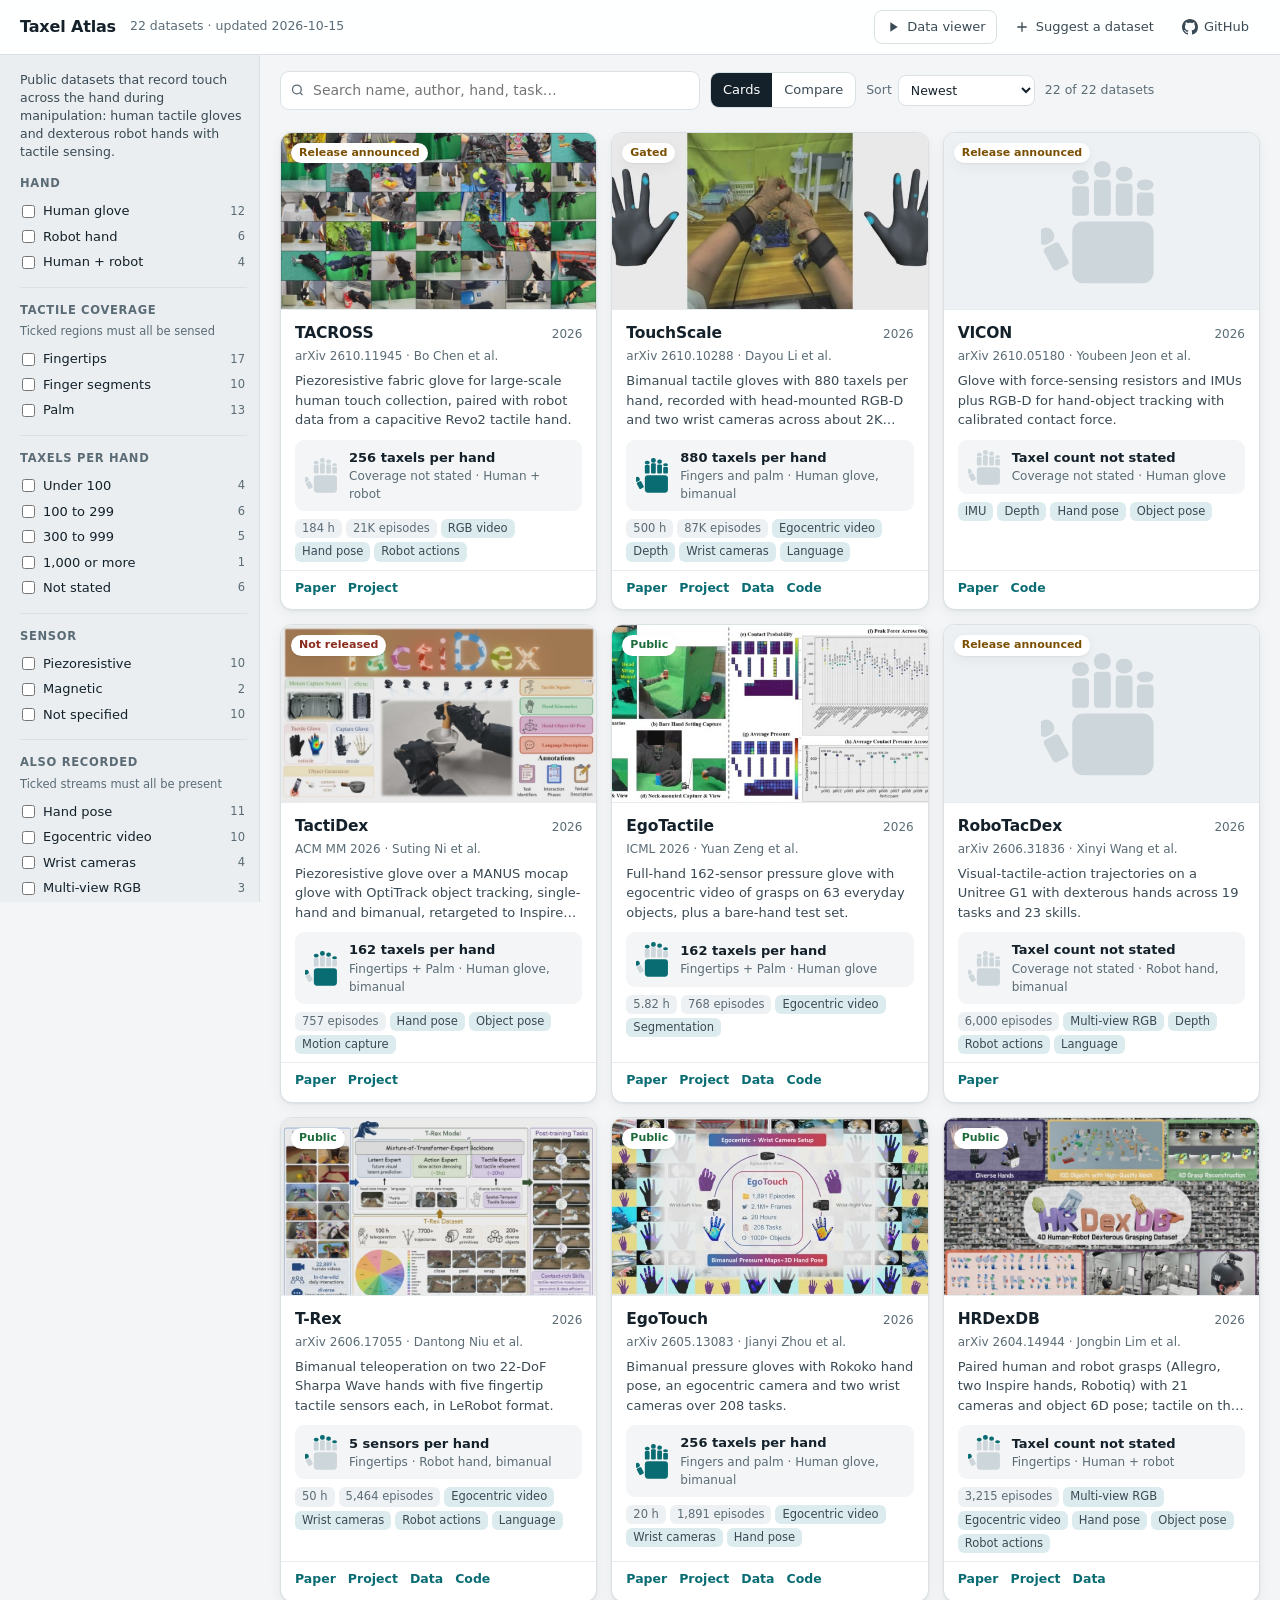
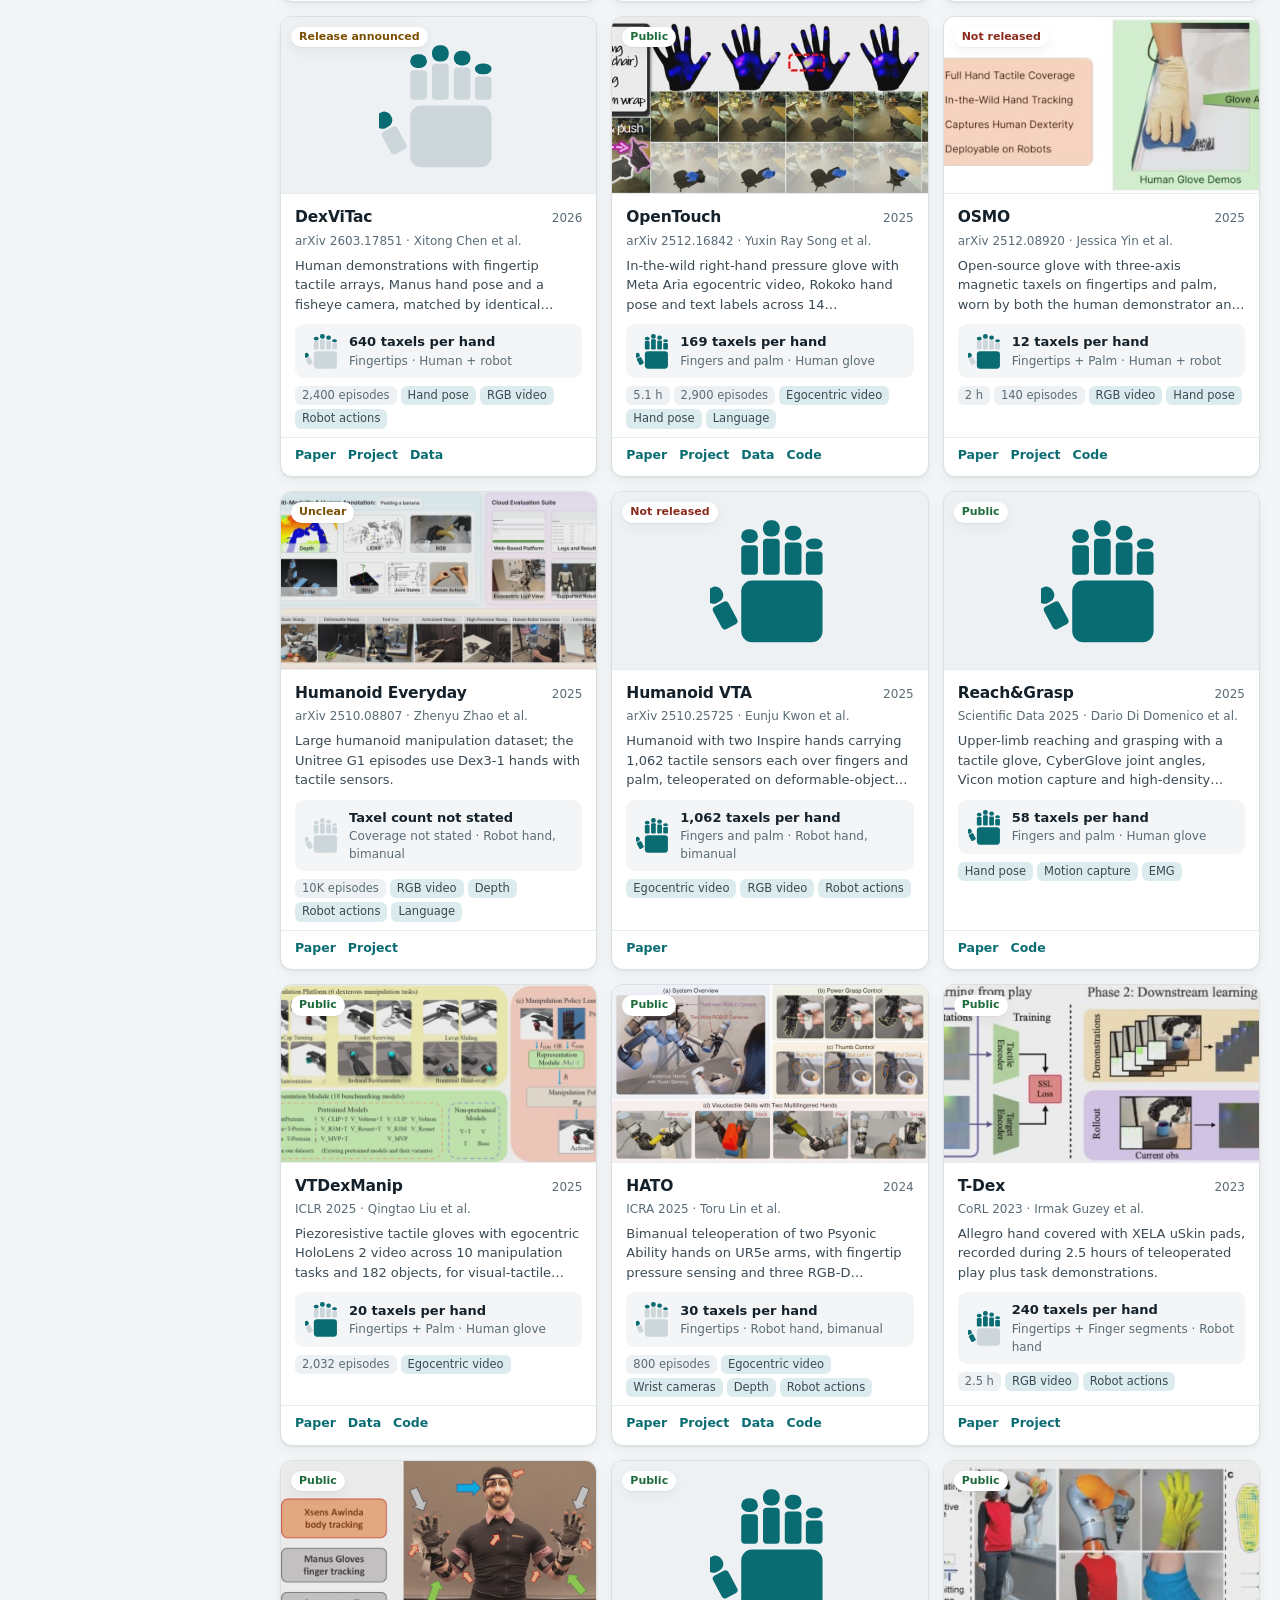
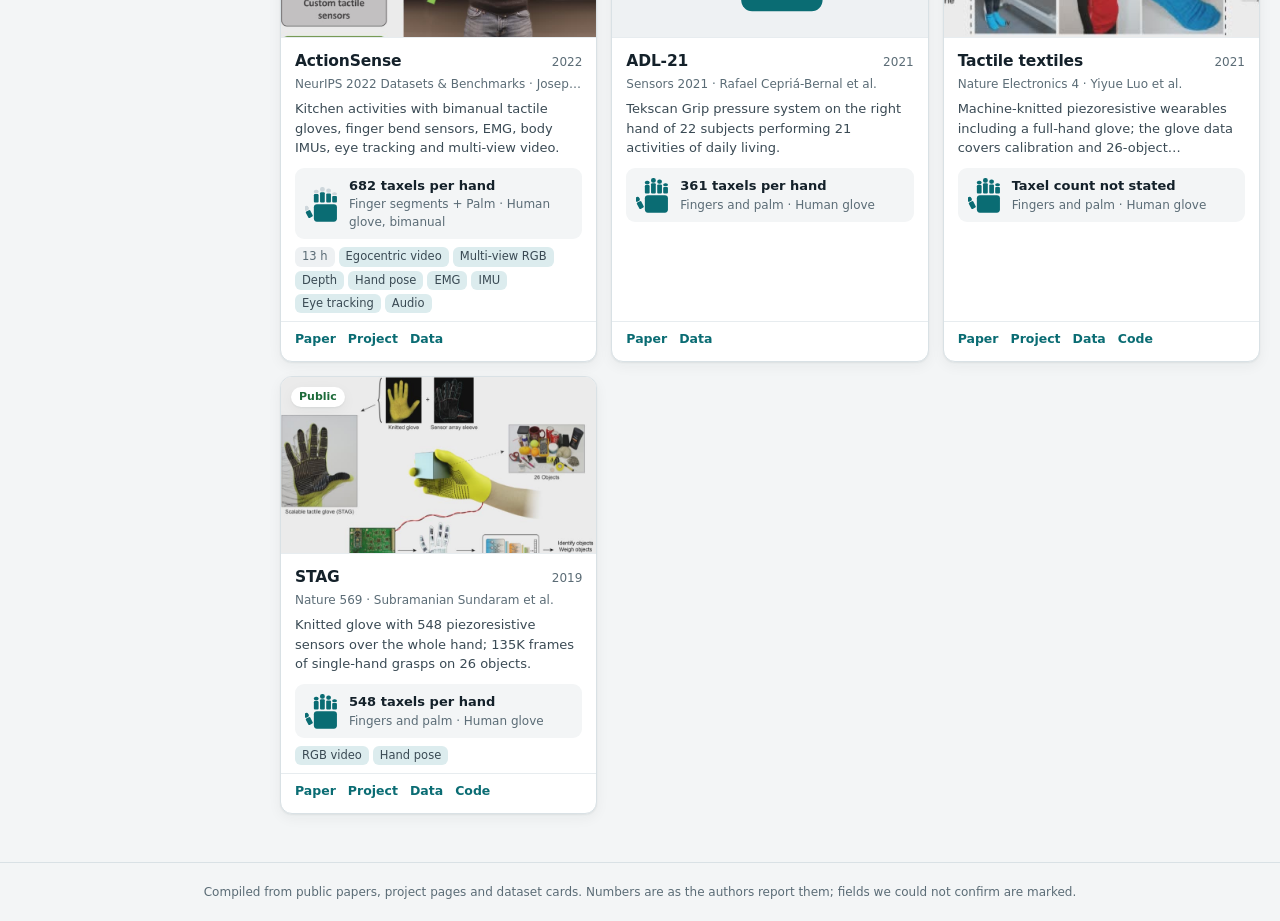
==== index.html @ 8f728374 "Taxel Atlas: catalog of whole-hand tactile datasets, comparison table, viewer 22 datasets checked ag" ====
<!doctype html>
<html lang="en">
<head>
<meta charset="utf-8">
<meta name="viewport" content="width=device-width,initial-scale=1">
<title>Taxel Atlas</title>
<meta name="description" content="A filterable catalog of public datasets that record touch across the hand during dexterous manipulation, from human tactile gloves to tactile robot hands.">
<link rel="icon" href="data:image/svg+xml,%3Csvg xmlns='http://www.w3.org/2000/svg' viewBox='0 0 32 32'%3E%3Crect width='32' height='32' rx='7' fill='%230a6c73'/%3E%3Cg fill='%23fff'%3E%3Crect x='9' y='5' width='3.2' height='12' rx='1.6'/%3E%3Crect x='13.4' y='3.5' width='3.2' height='13' rx='1.6'/%3E%3Crect x='17.8' y='4.5' width='3.2' height='12' rx='1.6'/%3E%3Crect x='22.2' y='7' width='3.2' height='10' rx='1.6'/%3E%3Crect x='8' y='15' width='17.6' height='12' rx='3'/%3E%3C/g%3E%3C/svg%3E">
<style>
:root{
  --bg:#f3f5f6;--rail:#eaeef0;--panel:#fff;--ink:#14212a;--ink2:#3a4a54;--muted:#5b6c76;--line:#d9e1e5;--line2:#e7ecef;
  --accent:#0a6c73;--accent-ink:#fff;--accent-soft:#dcecee;--warn:#7a4f00;--warn-soft:#fbf1dc;--ok:#1d6b3a;--ok-soft:#dff0e5;
  --bad:#8a2b1d;--bad-soft:#f7e3df;--pre:#eef1f3;--glyph-off:#cdd6db;--shadow:0 1px 2px rgba(20,33,42,.06),0 4px 14px rgba(20,33,42,.05);
}
@media (prefers-color-scheme:dark){:root:not([data-theme="light"]){
  --bg:#0e1316;--rail:#12191c;--panel:#161e22;--ink:#e2e9ed;--ink2:#c3cfd5;--muted:#91a2ab;--line:#283338;--line2:#1f292d;
  --accent:#4cb1b8;--accent-ink:#06191b;--accent-soft:#18363a;--warn:#e9b660;--warn-soft:#2c2412;--ok:#7fcf9b;--ok-soft:#163021;
  --bad:#f0a08f;--bad-soft:#341b16;--pre:#1a2226;--glyph-off:#33424a;--shadow:0 1px 2px rgba(0,0,0,.3),0 4px 14px rgba(0,0,0,.25)}}
:root[data-theme="dark"]{
  --bg:#0e1316;--rail:#12191c;--panel:#161e22;--ink:#e2e9ed;--ink2:#c3cfd5;--muted:#91a2ab;--line:#283338;--line2:#1f292d;
  --accent:#4cb1b8;--accent-ink:#06191b;--accent-soft:#18363a;--warn:#e9b660;--warn-soft:#2c2412;--ok:#7fcf9b;--ok-soft:#163021;
  --bad:#f0a08f;--bad-soft:#341b16;--pre:#1a2226;--glyph-off:#33424a;--shadow:0 1px 2px rgba(0,0,0,.3),0 4px 14px rgba(0,0,0,.25)}
*{box-sizing:border-box}
html{scrollbar-color:var(--line) transparent;accent-color:var(--accent)}
body{margin:0;background:var(--bg);color:var(--ink);font:14px/1.5 system-ui,-apple-system,"Segoe UI",Roboto,sans-serif;font-variant-numeric:tabular-nums}
a{color:var(--accent)}
::selection{background:var(--accent-soft);color:var(--ink)}
:focus-visible{outline:2px solid var(--accent);outline-offset:2px;border-radius:6px}
button,select,input{font:inherit;color:var(--ink)}
/* ---------- top bar ---------- */
.top{position:sticky;top:0;z-index:5;display:flex;align-items:center;gap:14px;padding:10px 20px;background:color-mix(in srgb,var(--panel) 92%,transparent);backdrop-filter:blur(8px);border-bottom:1px solid var(--line)}
.top h1{margin:0;font-size:16px;letter-spacing:-.01em}
.top .sum{color:var(--muted);font-size:12.5px}
.top nav{margin-left:auto;display:flex;gap:6px;align-items:center}
.top nav a{display:inline-flex;align-items:center;gap:6px;padding:6px 10px;border-radius:8px;color:var(--ink2);text-decoration:none;font-size:13px;border:1px solid transparent}
.top nav a:hover{background:var(--bg)}
.top nav a.pri{border-color:var(--line);background:var(--panel)}
.top nav svg{width:16px;height:16px;fill:currentColor}
/* ---------- layout ---------- */
.app{display:grid;grid-template-columns:260px minmax(0,1fr);align-items:start}
.facets{position:sticky;top:53px;height:calc(100vh - 53px);overflow:auto;padding:16px 12px 32px 20px;border-right:1px solid var(--line);background:var(--rail)}
.intro{margin:0 0 14px;font-size:12.5px;color:var(--ink2);line-height:1.45}
.fs{border:0;margin:0 0 14px;padding:0 0 12px;border-bottom:1px solid var(--line)}
.fs legend{padding:0;margin-bottom:6px;font-size:11.5px;font-weight:700;letter-spacing:.06em;text-transform:uppercase;color:var(--muted)}
.fs .hint{font-size:11.5px;color:var(--muted);margin:-2px 0 6px}
.opt{display:flex;align-items:center;gap:8px;padding:3px 2px;font-size:13px;cursor:pointer;border-radius:6px}
.opt:hover{color:var(--accent)}
.opt input{margin:0}
.opt .n{margin-left:auto;font-size:11.5px;color:var(--muted)}
.opt[data-zero="true"]{color:var(--muted)}
.years{display:flex;gap:6px;align-items:center}
.years input{width:76px;padding:4px 6px;border:1px solid var(--line);border-radius:6px;background:var(--panel)}
.clear{border:1px solid var(--line);background:var(--panel);border-radius:8px;padding:5px 10px;font-size:12.5px;cursor:pointer}
.main{padding:16px 20px 48px;min-width:0}
.bar{display:flex;flex-wrap:wrap;gap:10px;align-items:center;margin-bottom:14px}
.search{flex:1 1 240px;max-width:420px;position:relative}
.search input{width:100%;padding:8px 10px 8px 32px;border:1px solid var(--line);border-radius:9px;background:var(--panel)}
.search svg{position:absolute;left:10px;top:50%;width:15px;height:15px;transform:translateY(-50%);fill:none;stroke:var(--muted);stroke-width:2}
.seg{display:inline-flex;border:1px solid var(--line);border-radius:9px;overflow:hidden;background:var(--panel)}
.seg button{border:0;background:none;padding:7px 12px;cursor:pointer;font-size:13px;color:var(--ink2)}
.seg button[aria-pressed="true"]{background:var(--ink);color:var(--panel)}
.sort{display:flex;align-items:center;gap:6px;font-size:12.5px;color:var(--muted)}
.sort select{padding:6px 8px;border:1px solid var(--line);border-radius:8px;background:var(--panel)}
.count{font-size:12.5px;color:var(--muted)}
.filtbtn{display:none}
.chips{display:flex;flex-wrap:wrap;gap:6px;margin:-4px 0 12px}
.chips button{border:1px solid var(--line);background:var(--panel);border-radius:999px;padding:3px 10px;font-size:12px;cursor:pointer;color:var(--ink2)}
.chips button::after{content:" ×";color:var(--muted)}
/* ---------- cards ---------- */
.grid{display:grid;grid-template-columns:repeat(auto-fill,minmax(290px,1fr));gap:14px}
.card{display:flex;flex-direction:column;background:var(--panel);border:1px solid var(--line);border-radius:12px;overflow:hidden;box-shadow:var(--shadow);cursor:pointer;transition:border-color .15s,transform .15s}
.card:hover{border-color:var(--accent);transform:translateY(-1px)}
.thumb{position:relative;aspect-ratio:16/9;background:var(--pre);display:grid;place-items:center;overflow:hidden;border-bottom:1px solid var(--line2)}
.thumb img{width:100%;height:100%;object-fit:cover;background:#fff}
.thumb .glyph{width:38%;height:auto}
.badge{position:absolute;left:10px;top:10px;font-size:11px;font-weight:650;padding:2px 8px;border-radius:999px;background:var(--panel);box-shadow:var(--shadow)}
.av-public{color:var(--ok)}.av-gated,.av-partial,.av-announced,.av-unclear{color:var(--warn)}.av-not_released{color:var(--bad)}
.body{padding:12px 14px 8px;display:flex;flex-direction:column;gap:6px;flex:1}
.ttl{display:flex;justify-content:space-between;gap:10px;align-items:baseline}
.ttl h3{margin:0;font-size:15.5px;letter-spacing:-.01em}
.ttl span{font-size:12px;color:var(--muted);white-space:nowrap}
.src{font-size:12px;color:var(--muted);margin-top:-4px;white-space:nowrap;overflow:hidden;text-overflow:ellipsis}
.desc{margin:0;font-size:13px;color:var(--ink2);display:-webkit-box;-webkit-line-clamp:3;-webkit-box-orient:vertical;overflow:hidden}
.spec{display:flex;align-items:center;gap:10px;margin-top:4px;padding:8px 10px;background:var(--bg);border-radius:9px}
.spec .glyph{width:34px;height:auto;flex:none}
.spec b{display:block;font-size:13px}
.spec span{display:block;font-size:12px;color:var(--muted)}
.tags{display:flex;flex-wrap:wrap;gap:4px;margin-top:2px}
.tag{font-size:11.5px;padding:1px 7px;border-radius:6px;background:var(--accent-soft);color:var(--ink2)}
.tag.dim{background:var(--pre);color:var(--muted)}
.links{display:flex;flex-wrap:wrap;gap:2px 12px;padding:8px 14px 12px;border-top:1px solid var(--line2);font-size:12.5px}
.links a{text-decoration:none;font-weight:550}
.links a:hover{text-decoration:underline}
.links .play{margin-left:auto}
.empty{padding:40px 0;color:var(--muted);text-align:center}
/* ---------- glyph ---------- */
.glyph .o{fill:none;stroke:var(--muted);stroke-width:.7}
.glyph .r{fill:var(--glyph-off)}
.glyph .r.on{fill:var(--accent)}
/* ---------- table ---------- */
.tablewrap{overflow:auto;background:var(--panel);border:1px solid var(--line);border-radius:12px;box-shadow:var(--shadow)}
table{border-collapse:collapse;width:100%;font-size:13px;min-width:980px}
th,td{padding:8px 10px;text-align:left;border-bottom:1px solid var(--line2);vertical-align:top}
th{position:sticky;top:0;background:var(--panel);font-size:11.5px;text-transform:uppercase;letter-spacing:.05em;color:var(--muted);font-weight:650;cursor:pointer;white-space:nowrap}
th[aria-sort] ::after{content:""}
tr:hover td{background:var(--bg)}
td .glyph{width:24px;height:auto;flex:none}
td .cov{display:flex;gap:8px;align-items:center;min-width:150px}
td:first-child{min-width:150px}td:nth-child(2){min-width:110px}
td.num{text-align:right;white-space:nowrap}
td b{cursor:pointer}
td .sub{display:block;color:var(--muted);font-size:12px}
/* ---------- detail ---------- */
dialog{border:0;padding:0;border-radius:14px;width:min(760px,calc(100vw - 32px));max-height:calc(100vh - 48px);background:var(--panel);color:var(--ink);box-shadow:0 20px 60px rgba(0,0,0,.3)}
dialog::backdrop{background:rgba(10,18,22,.45)}
.dl{display:flex;flex-direction:column;max-height:calc(100vh - 48px)}
.dl header{display:flex;gap:14px;align-items:flex-start;padding:18px 20px 12px;border-bottom:1px solid var(--line2)}
.dl header h2{margin:0;font-size:19px;letter-spacing:-.01em}
.dl header p{margin:2px 0 0;color:var(--muted);font-size:13px}
.dl header .x{margin-left:auto;border:0;background:var(--bg);width:32px;height:32px;border-radius:8px;cursor:pointer;font-size:18px;flex:none}
.dl .scroll{overflow:auto;padding:16px 20px 20px}
.dl .hero{width:100%;max-height:300px;object-fit:contain;background:#fff;border-radius:10px;border:1px solid var(--line2)}
.dl h4{margin:16px 0 6px;font-size:12px;text-transform:uppercase;letter-spacing:.06em;color:var(--muted)}
.kv{display:grid;grid-template-columns:150px 1fr;gap:6px 14px;margin:0;font-size:13.5px}
.kv dt{color:var(--muted)}
.kv dd{margin:0}
.warn{margin:12px 0 0;padding:10px 12px;border-radius:9px;background:var(--warn-soft);color:var(--warn);font-size:13px}
.warn ul{margin:0;padding-left:18px}
.dl .links{border:0;padding:12px 0 0;font-size:13.5px}
.btn{display:inline-flex;align-items:center;gap:6px;padding:7px 12px;border-radius:8px;background:var(--accent);color:var(--accent-ink)!important;text-decoration:none!important;font-weight:600}
footer{padding:20px;color:var(--muted);font-size:12px;border-top:1px solid var(--line);text-align:center}
/* ---------- narrow ---------- */
@media (max-width:860px){
  .app{grid-template-columns:minmax(0,1fr)}
  .facets{position:fixed;inset:0 auto 0 0;top:0;height:100vh;width:min(320px,88vw);z-index:20;transform:translateX(-100%);transition:transform .2s;box-shadow:var(--shadow)}
  body[data-filters="open"] .facets{transform:none}
  body[data-filters="open"]::after{content:"";position:fixed;inset:0;background:rgba(10,18,22,.4);z-index:15}
  .filtbtn{display:inline-flex;border:1px solid var(--line);background:var(--panel);border-radius:9px;padding:7px 12px;cursor:pointer}
  .top{padding:10px 16px}.top .sum{display:none}.top nav a span{display:none}
  .main{padding:14px 16px 40px}
  .kv{grid-template-columns:1fr}.kv dt{margin-top:6px}
}
</style>
</head>
<body>
<header class="top">
  <h1>Taxel Atlas</h1><span class="sum" id="sum"></span>
  <nav>
    <a href="viewer/" class="pri"><svg viewBox="0 0 24 24"><path d="M8 5v14l11-7z"/></svg><span>Data viewer</span></a>
    <a id="contrib" href="#"><svg viewBox="0 0 24 24"><path d="M11 5h2v14h-2zM5 11h14v2H5z"/></svg><span>Suggest a dataset</span></a>
    <a id="gh" href="#" aria-label="GitHub repository"><svg viewBox="0 0 16 16"><path d="M8 0C3.58 0 0 3.58 0 8c0 3.54 2.29 6.53 5.47 7.59.4.07.55-.17.55-.38 0-.19-.01-.82-.01-1.49-2.01.37-2.53-.49-2.69-.94-.09-.23-.48-.94-.82-1.13-.28-.15-.68-.52-.01-.53.63-.01 1.08.58 1.23.82.72 1.21 1.87.87 2.33.66.07-.52.28-.87.51-1.07-1.78-.2-3.64-.89-3.64-3.95 0-.87.31-1.59.82-2.15-.08-.2-.36-1.02.08-2.12 0 0 .67-.21 2.2.82.64-.18 1.32-.27 2-.27.68 0 1.36.09 2 .27 1.53-1.04 2.2-.82 2.2-.82.44 1.1.16 1.92.08 2.12.51.56.82 1.27.82 2.15 0 3.07-1.87 3.75-3.65 3.95.29.25.54.73.54 1.48 0 1.07-.01 1.93-.01 2.2 0 .21.15.46.55.38A8.013 8.013 0 0016 8c0-4.42-3.58-8-8-8z"/></svg><span>GitHub</span></a>
  </nav>
</header>
<div class="app">
  <aside class="facets" id="facets" aria-label="Filters"></aside>
  <main class="main">
    <div class="bar">
      <button class="filtbtn" id="filtbtn" aria-controls="facets">Filters</button>
      <label class="search"><svg viewBox="0 0 24 24"><circle cx="11" cy="11" r="7"/><path d="m20 20-3.5-3.5"/></svg><input id="q" type="search" placeholder="Search name, author, hand, task…" aria-label="Search"></label>
      <div class="seg" role="group" aria-label="View"><button data-view="cards" aria-pressed="true">Cards</button><button data-view="table" aria-pressed="false">Compare</button></div>
      <label class="sort">Sort <select id="sort"><option value="year">Newest</option><option value="taxels">Taxels per hand</option><option value="hours">Hours</option><option value="name">Name</option></select></label>
      <span class="count" id="count" aria-live="polite"></span>
    </div>
    <div class="chips" id="chips"></div>
    <div id="out"></div>
  </main>
</div>
<footer>Compiled from public papers, project pages and dataset cards. Numbers are as the authors report them; fields we could not confirm are marked. <span id="upd"></span></footer>
<dialog id="dlg" aria-labelledby="dlgTitle"></dialog>
<script src="assets/site.js"></script>
</body>
</html>
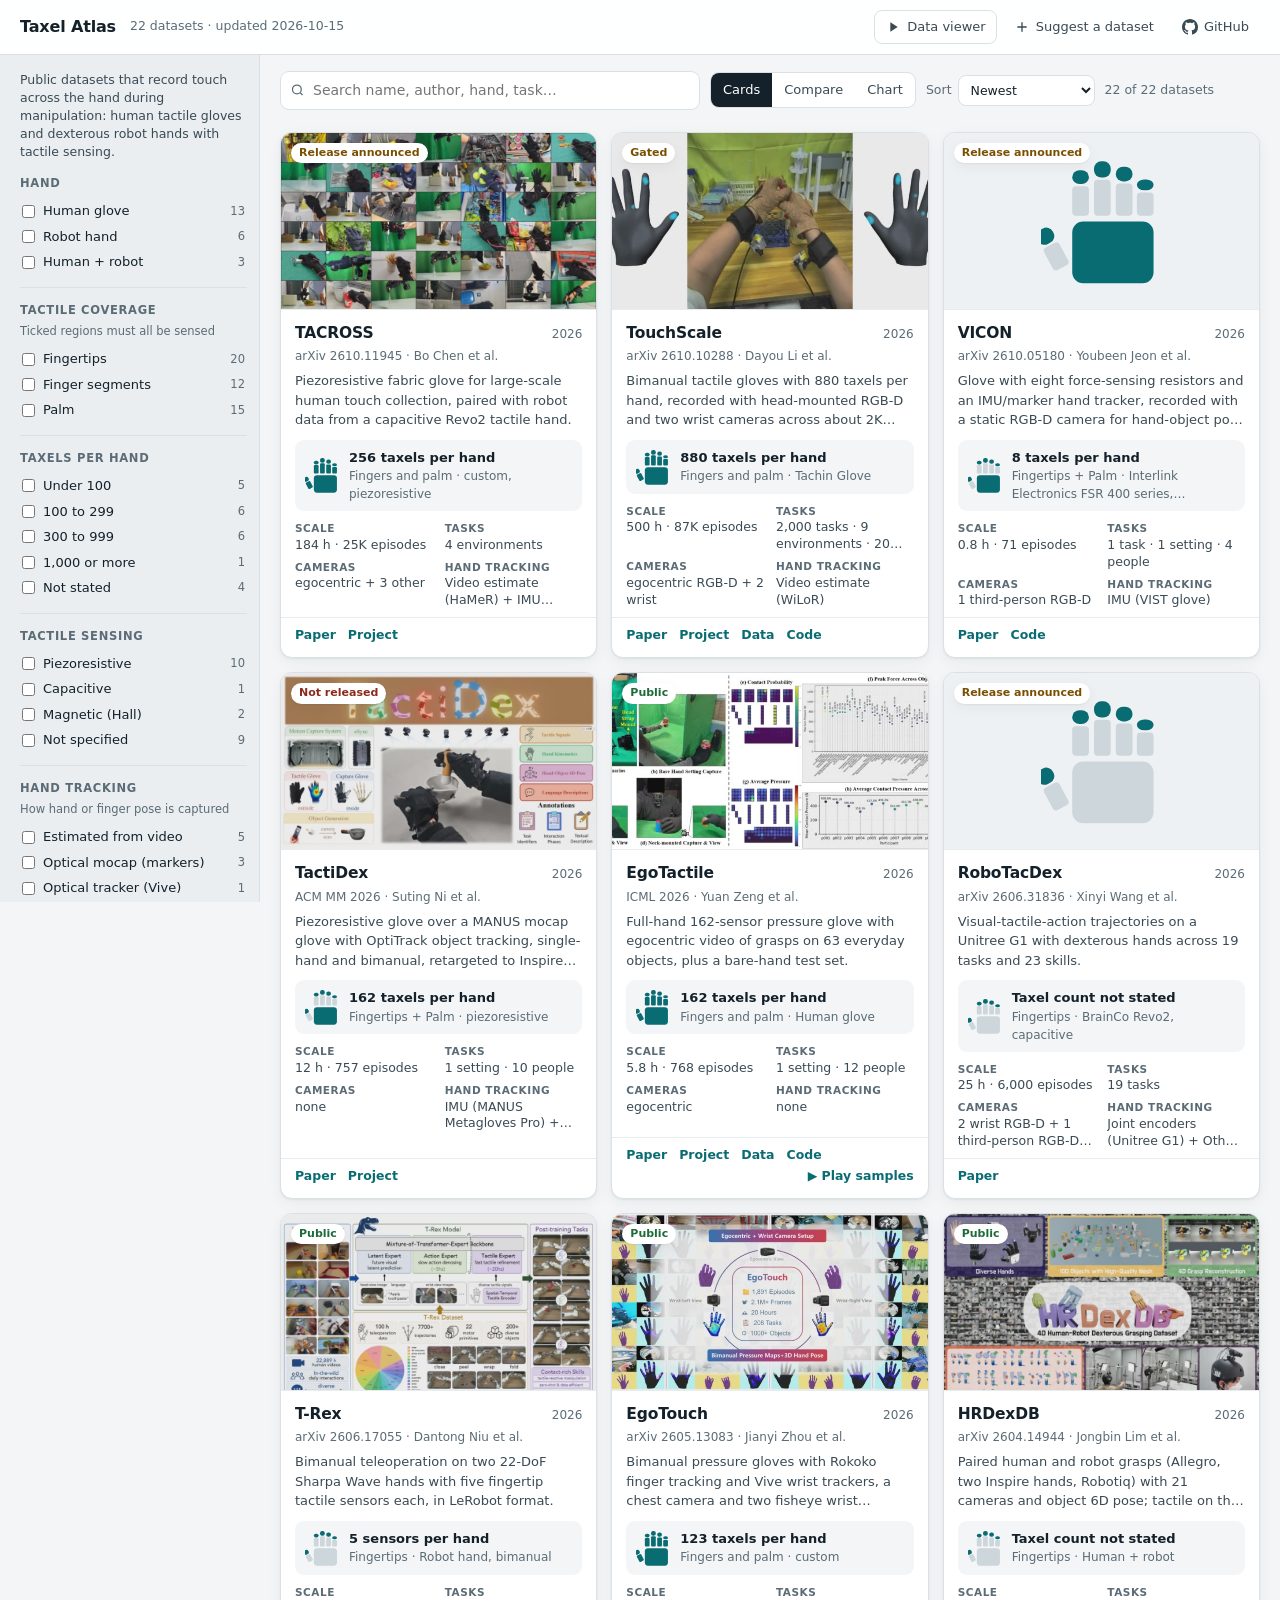
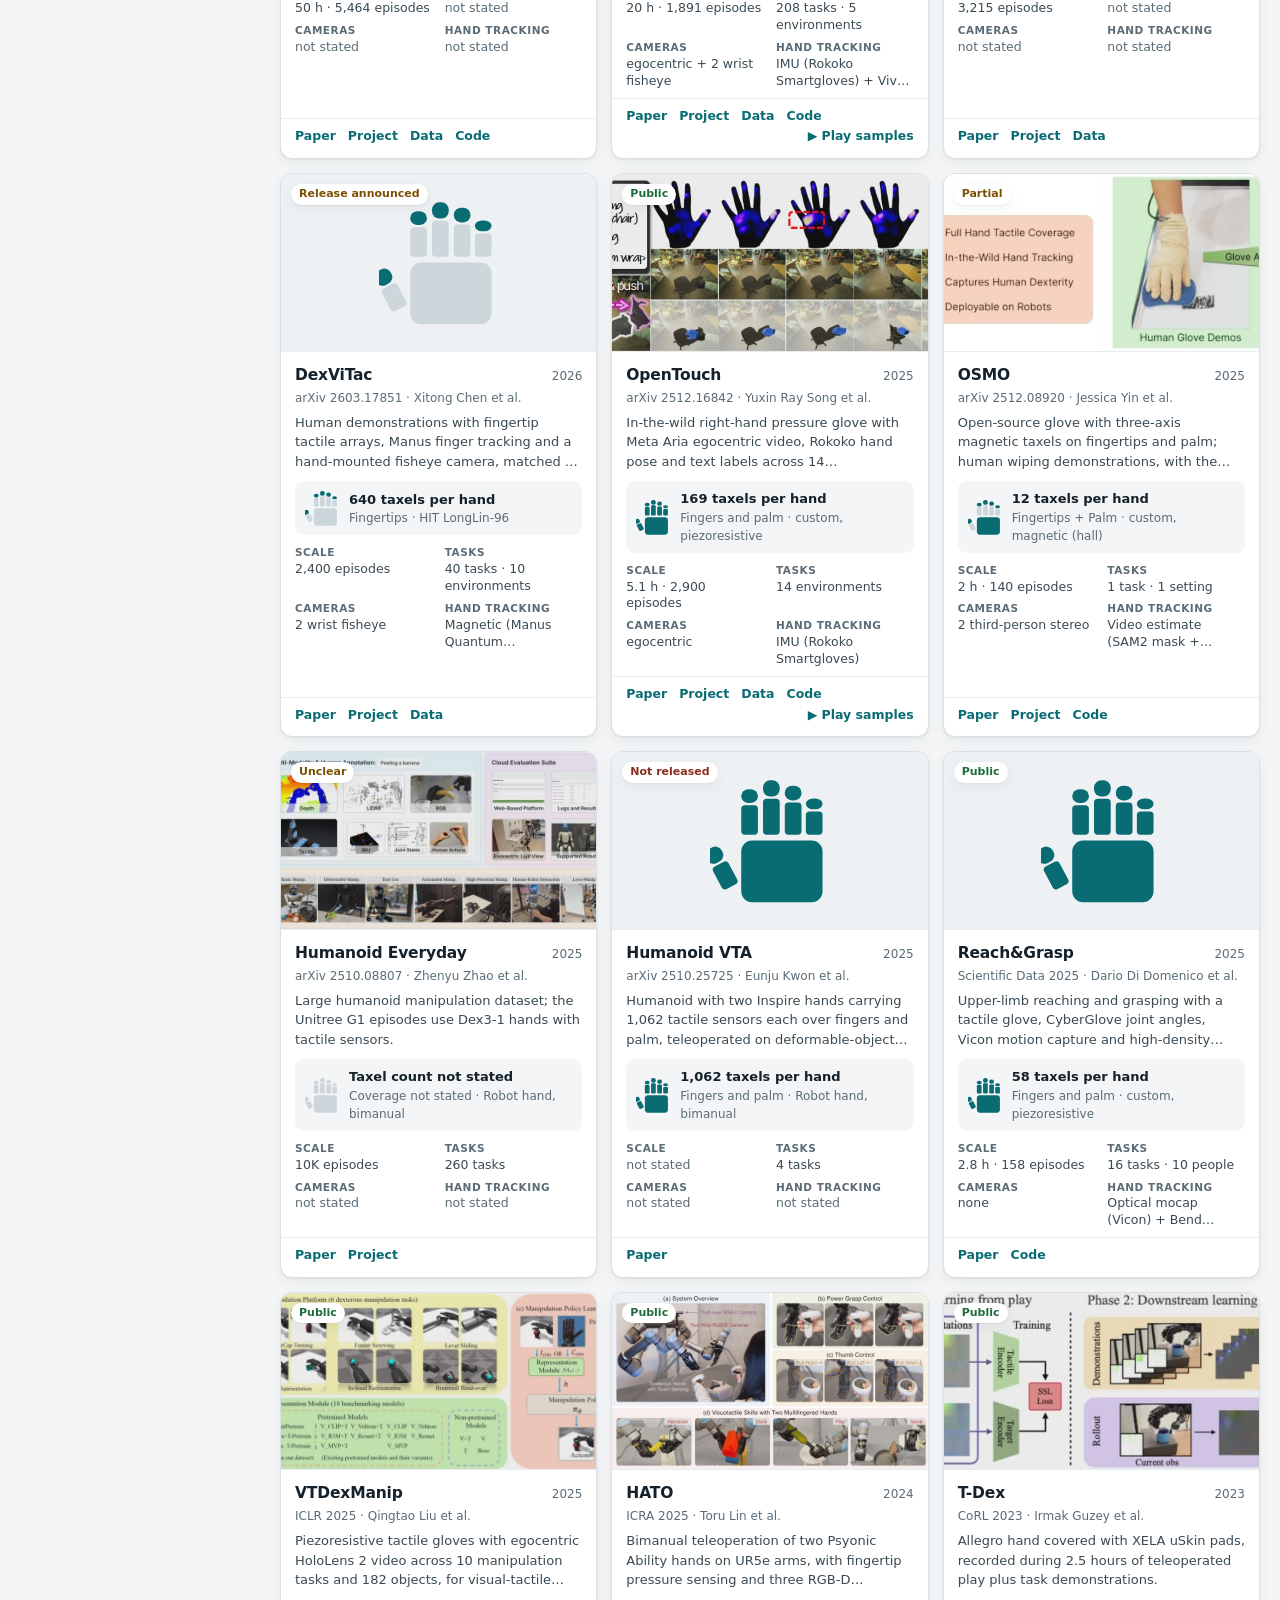
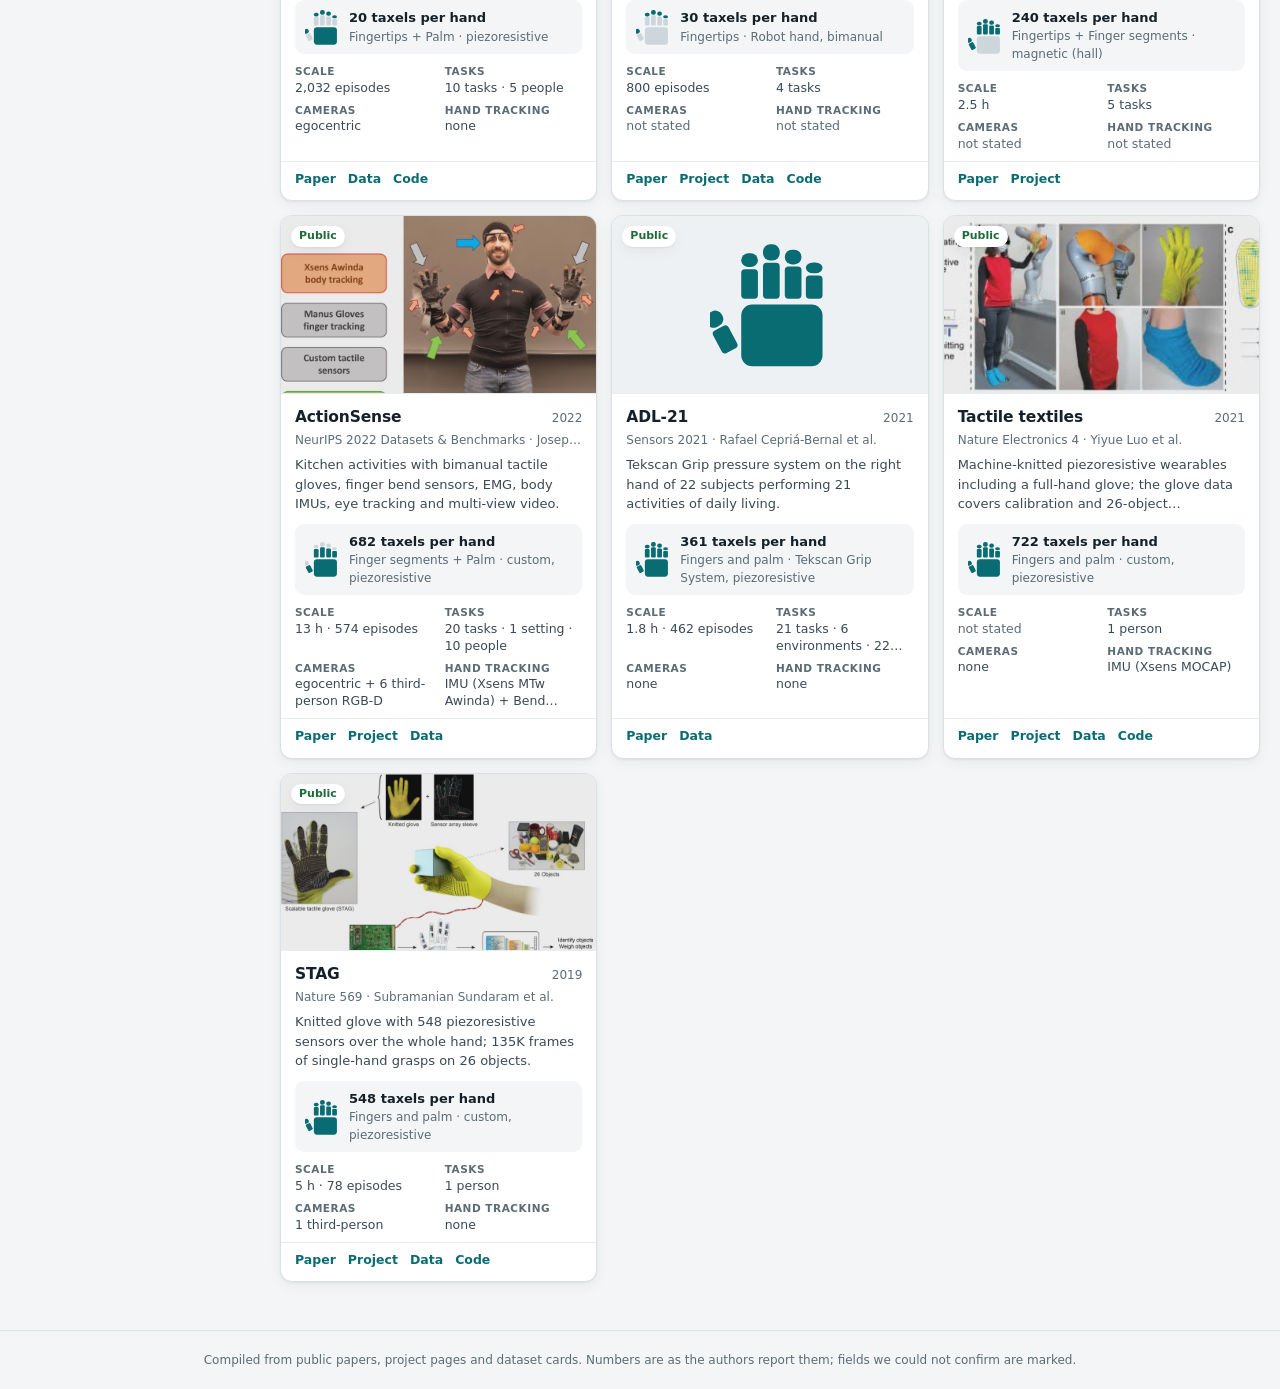
==== commit 46392797: "Structured facts for 16 datasets: scale, environments, cameras, tactile maker/principle, hand tracki" ====
--- a/index.html
+++ b/index.html
@@ -10,16 +10,16 @@
 :root{
   --bg:#f3f5f6;--rail:#eaeef0;--panel:#fff;--ink:#14212a;--ink2:#3a4a54;--muted:#5b6c76;--line:#d9e1e5;--line2:#e7ecef;
   --accent:#0a6c73;--accent-ink:#fff;--accent-soft:#dcecee;--warn:#7a4f00;--warn-soft:#fbf1dc;--ok:#1d6b3a;--ok-soft:#dff0e5;
-  --bad:#8a2b1d;--bad-soft:#f7e3df;--pre:#eef1f3;--glyph-off:#cdd6db;--shadow:0 1px 2px rgba(20,33,42,.06),0 4px 14px rgba(20,33,42,.05);
+  --bad:#8a2b1d;--bad-soft:#f7e3df;--c-robot:#c2501f;--c-both:#7a4fb0;--pre:#eef1f3;--glyph-off:#cdd6db;--shadow:0 1px 2px rgba(20,33,42,.06),0 4px 14px rgba(20,33,42,.05);
 }
 @media (prefers-color-scheme:dark){:root:not([data-theme="light"]){
   --bg:#0e1316;--rail:#12191c;--panel:#161e22;--ink:#e2e9ed;--ink2:#c3cfd5;--muted:#91a2ab;--line:#283338;--line2:#1f292d;
   --accent:#4cb1b8;--accent-ink:#06191b;--accent-soft:#18363a;--warn:#e9b660;--warn-soft:#2c2412;--ok:#7fcf9b;--ok-soft:#163021;
-  --bad:#f0a08f;--bad-soft:#341b16;--pre:#1a2226;--glyph-off:#33424a;--shadow:0 1px 2px rgba(0,0,0,.3),0 4px 14px rgba(0,0,0,.25)}}
+  --bad:#f0a08f;--bad-soft:#341b16;--c-robot:#ef8d5f;--c-both:#b493e6;--pre:#1a2226;--glyph-off:#33424a;--shadow:0 1px 2px rgba(0,0,0,.3),0 4px 14px rgba(0,0,0,.25)}}
 :root[data-theme="dark"]{
   --bg:#0e1316;--rail:#12191c;--panel:#161e22;--ink:#e2e9ed;--ink2:#c3cfd5;--muted:#91a2ab;--line:#283338;--line2:#1f292d;
   --accent:#4cb1b8;--accent-ink:#06191b;--accent-soft:#18363a;--warn:#e9b660;--warn-soft:#2c2412;--ok:#7fcf9b;--ok-soft:#163021;
-  --bad:#f0a08f;--bad-soft:#341b16;--pre:#1a2226;--glyph-off:#33424a;--shadow:0 1px 2px rgba(0,0,0,.3),0 4px 14px rgba(0,0,0,.25)}
+  --bad:#f0a08f;--bad-soft:#341b16;--c-robot:#ef8d5f;--c-both:#b493e6;--pre:#1a2226;--glyph-off:#33424a;--shadow:0 1px 2px rgba(0,0,0,.3),0 4px 14px rgba(0,0,0,.25)}
 *{box-sizing:border-box}
 html{scrollbar-color:var(--line) transparent;accent-color:var(--accent)}
 body{margin:0;background:var(--bg);color:var(--ink);font:14px/1.5 system-ui,-apple-system,"Segoe UI",Roboto,sans-serif;font-variant-numeric:tabular-nums}
@@ -84,7 +84,7 @@
 .spec{display:flex;align-items:center;gap:10px;margin-top:4px;padding:8px 10px;background:var(--bg);border-radius:9px}
 .spec .glyph{width:34px;height:auto;flex:none}
 .spec b{display:block;font-size:13px}
-.spec span{display:block;font-size:12px;color:var(--muted)}
+.spec span{display:-webkit-box;-webkit-line-clamp:2;-webkit-box-orient:vertical;overflow:hidden;font-size:12px;color:var(--muted)}
 .tags{display:flex;flex-wrap:wrap;gap:4px;margin-top:2px}
 .tag{font-size:11.5px;padding:1px 7px;border-radius:6px;background:var(--accent-soft);color:var(--ink2)}
 .tag.dim{background:var(--pre);color:var(--muted)}
@@ -92,6 +92,21 @@
 .links a{text-decoration:none;font-weight:550}
 .links a:hover{text-decoration:underline}
 .links .play{margin-left:auto}
+.facts{display:grid;grid-template-columns:1fr 1fr;gap:6px 12px;margin:4px 0 0;font-size:12.5px}
+.facts dt{font-size:10.5px;font-weight:650;letter-spacing:.05em;text-transform:uppercase;color:var(--muted)}
+.facts dd{margin:0;color:var(--ink2);line-height:1.35;display:-webkit-box;-webkit-line-clamp:2;-webkit-box-orient:vertical;overflow:hidden}.facts i{color:var(--muted);font-style:normal}
+.chartwrap{background:var(--panel);border:1px solid var(--line);border-radius:12px;box-shadow:var(--shadow);padding:12px 14px}
+.chead{display:flex;flex-wrap:wrap;justify-content:space-between;gap:6px 14px;font-size:13px}
+.legend{display:flex;flex-wrap:wrap;gap:12px;color:var(--muted);font-size:12px}.legend i{display:inline-block;width:10px;height:10px;border-radius:50%;margin-right:5px;vertical-align:-1px}
+.chart{width:100%;height:auto;display:block}
+.chart .gl{stroke:var(--line2)}.chart .ax{fill:var(--muted);font-size:11px}.chart .axt{fill:var(--ink2);font-size:12px}
+.chart .pt{cursor:pointer}.chart .pt circle{fill-opacity:.35;stroke:currentColor;stroke-width:0}.chart .pt text{fill:var(--ink);font-size:12px;font-weight:600}
+.chart .pt:hover circle,.chart .pt:focus circle{fill-opacity:.6}
+.missing{font-size:12.5px;color:var(--muted);margin:8px 0 0}
+table.mini{min-width:0;font-size:12.5px;margin:2px 0}table.mini th{position:static;cursor:default}table.mini td,table.mini th{padding:5px 8px}
+.plain{margin:0;font-size:13.5px}
+.srcs{margin-top:14px;font-size:12px;color:var(--muted)}.srcs ul{margin:6px 0 0;padding-left:18px}.srcs a{word-break:break-all}
+.kv .sub{display:block;color:var(--muted);font-size:12px}
 .empty{padding:40px 0;color:var(--muted);text-align:center}
 /* ---------- glyph ---------- */
 .glyph .o{fill:none;stroke:var(--muted);stroke-width:.7}
@@ -157,8 +172,8 @@
     <div class="bar">
       <button class="filtbtn" id="filtbtn" aria-controls="facets">Filters</button>
       <label class="search"><svg viewBox="0 0 24 24"><circle cx="11" cy="11" r="7"/><path d="m20 20-3.5-3.5"/></svg><input id="q" type="search" placeholder="Search name, author, hand, task…" aria-label="Search"></label>
-      <div class="seg" role="group" aria-label="View"><button data-view="cards" aria-pressed="true">Cards</button><button data-view="table" aria-pressed="false">Compare</button></div>
-      <label class="sort">Sort <select id="sort"><option value="year">Newest</option><option value="taxels">Taxels per hand</option><option value="hours">Hours</option><option value="name">Name</option></select></label>
+      <div class="seg" role="group" aria-label="View"><button data-view="cards" aria-pressed="true">Cards</button><button data-view="table" aria-pressed="false">Compare</button><button data-view="chart" aria-pressed="false">Chart</button></div>
+      <label class="sort">Sort <select id="sort"><option value="year">Newest</option><option value="taxels">Taxels per hand</option><option value="hours">Hours</option><option value="tasks">Tasks</option><option value="name">Name</option></select></label>
       <span class="count" id="count" aria-live="polite"></span>
     </div>
     <div class="chips" id="chips"></div>
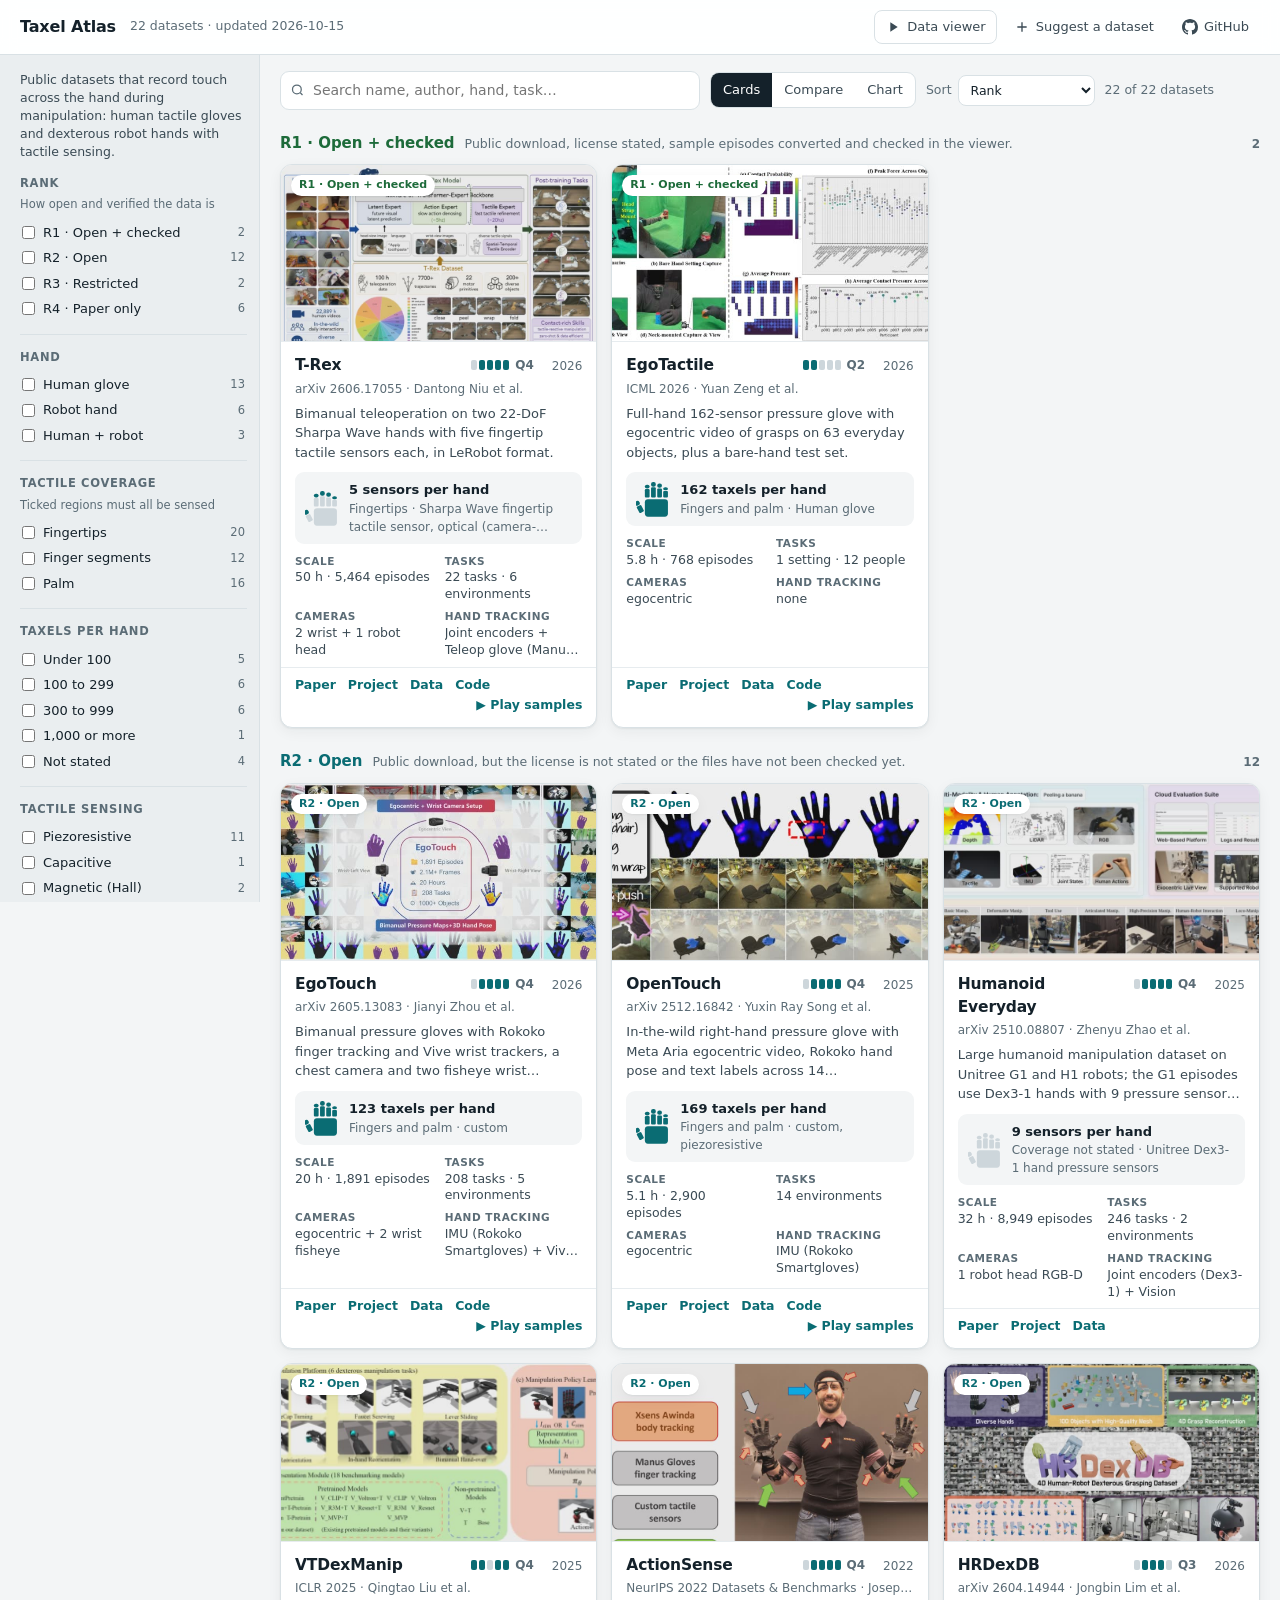
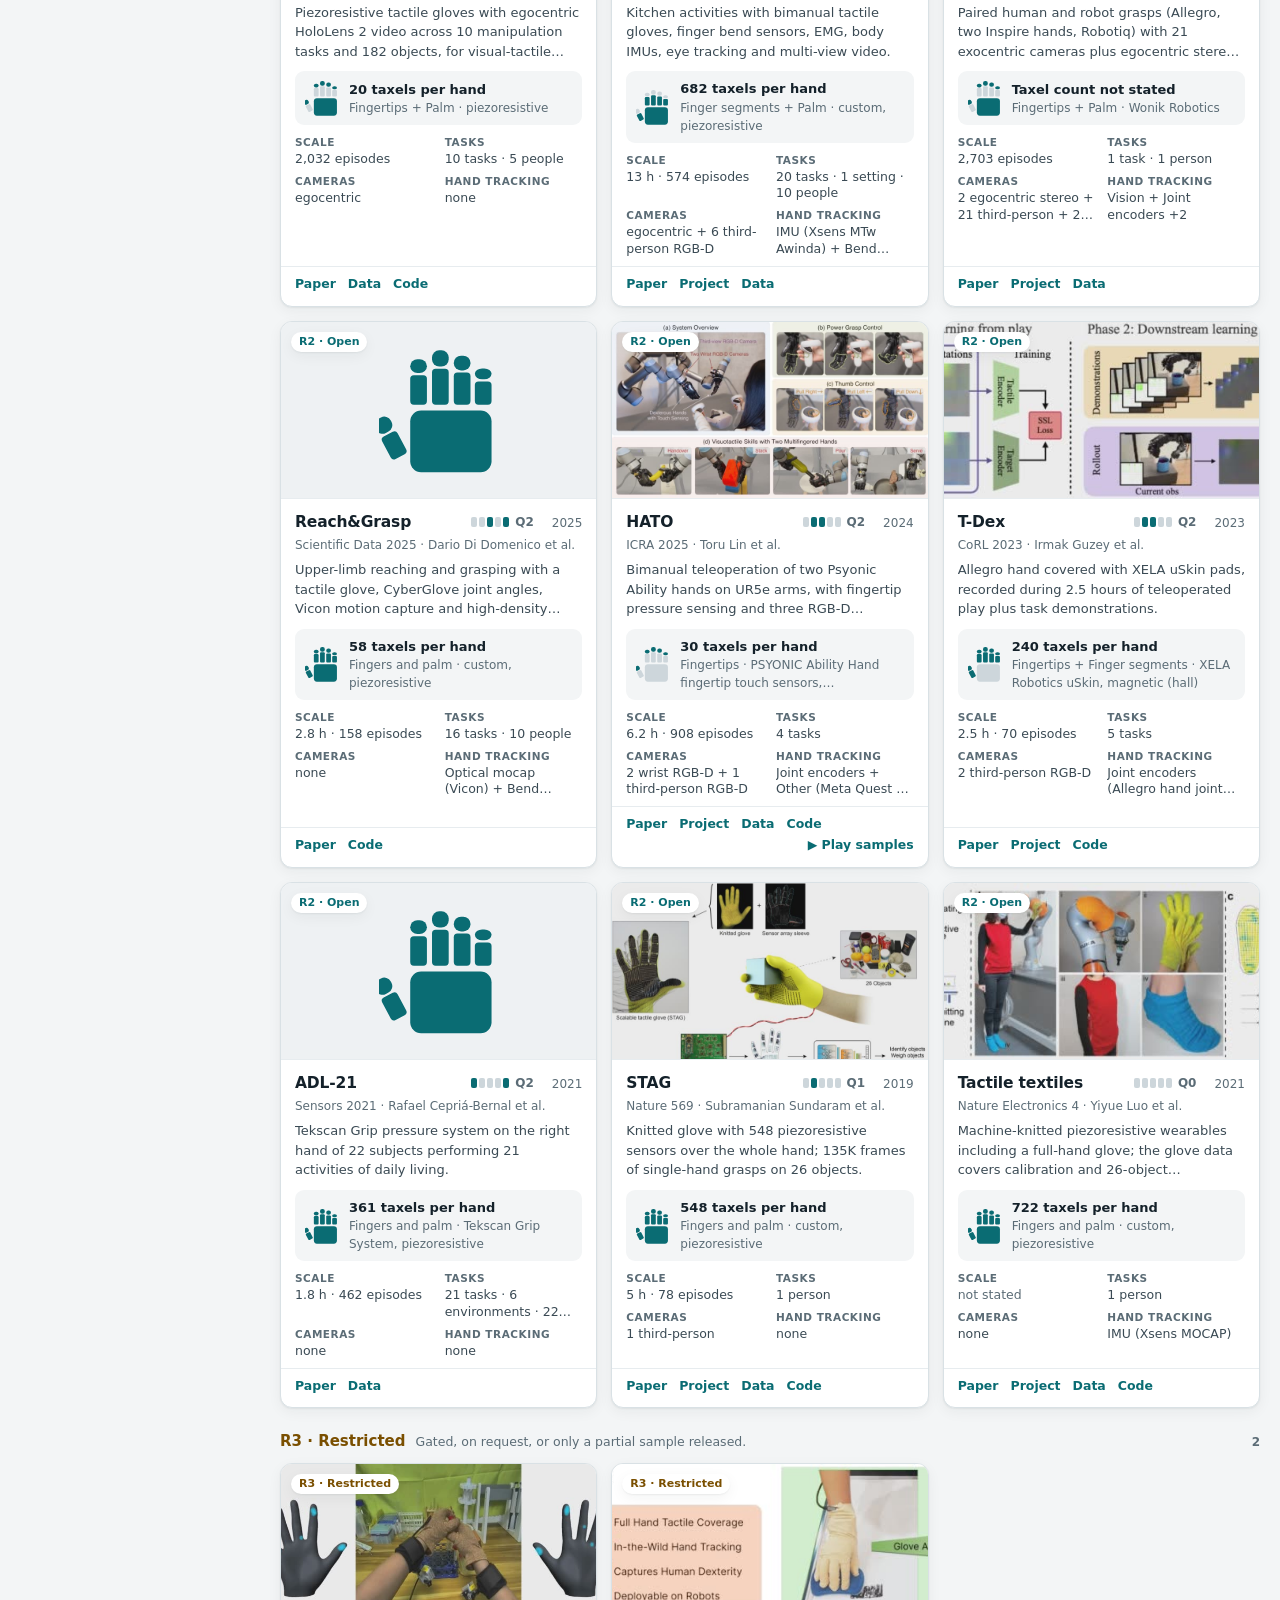
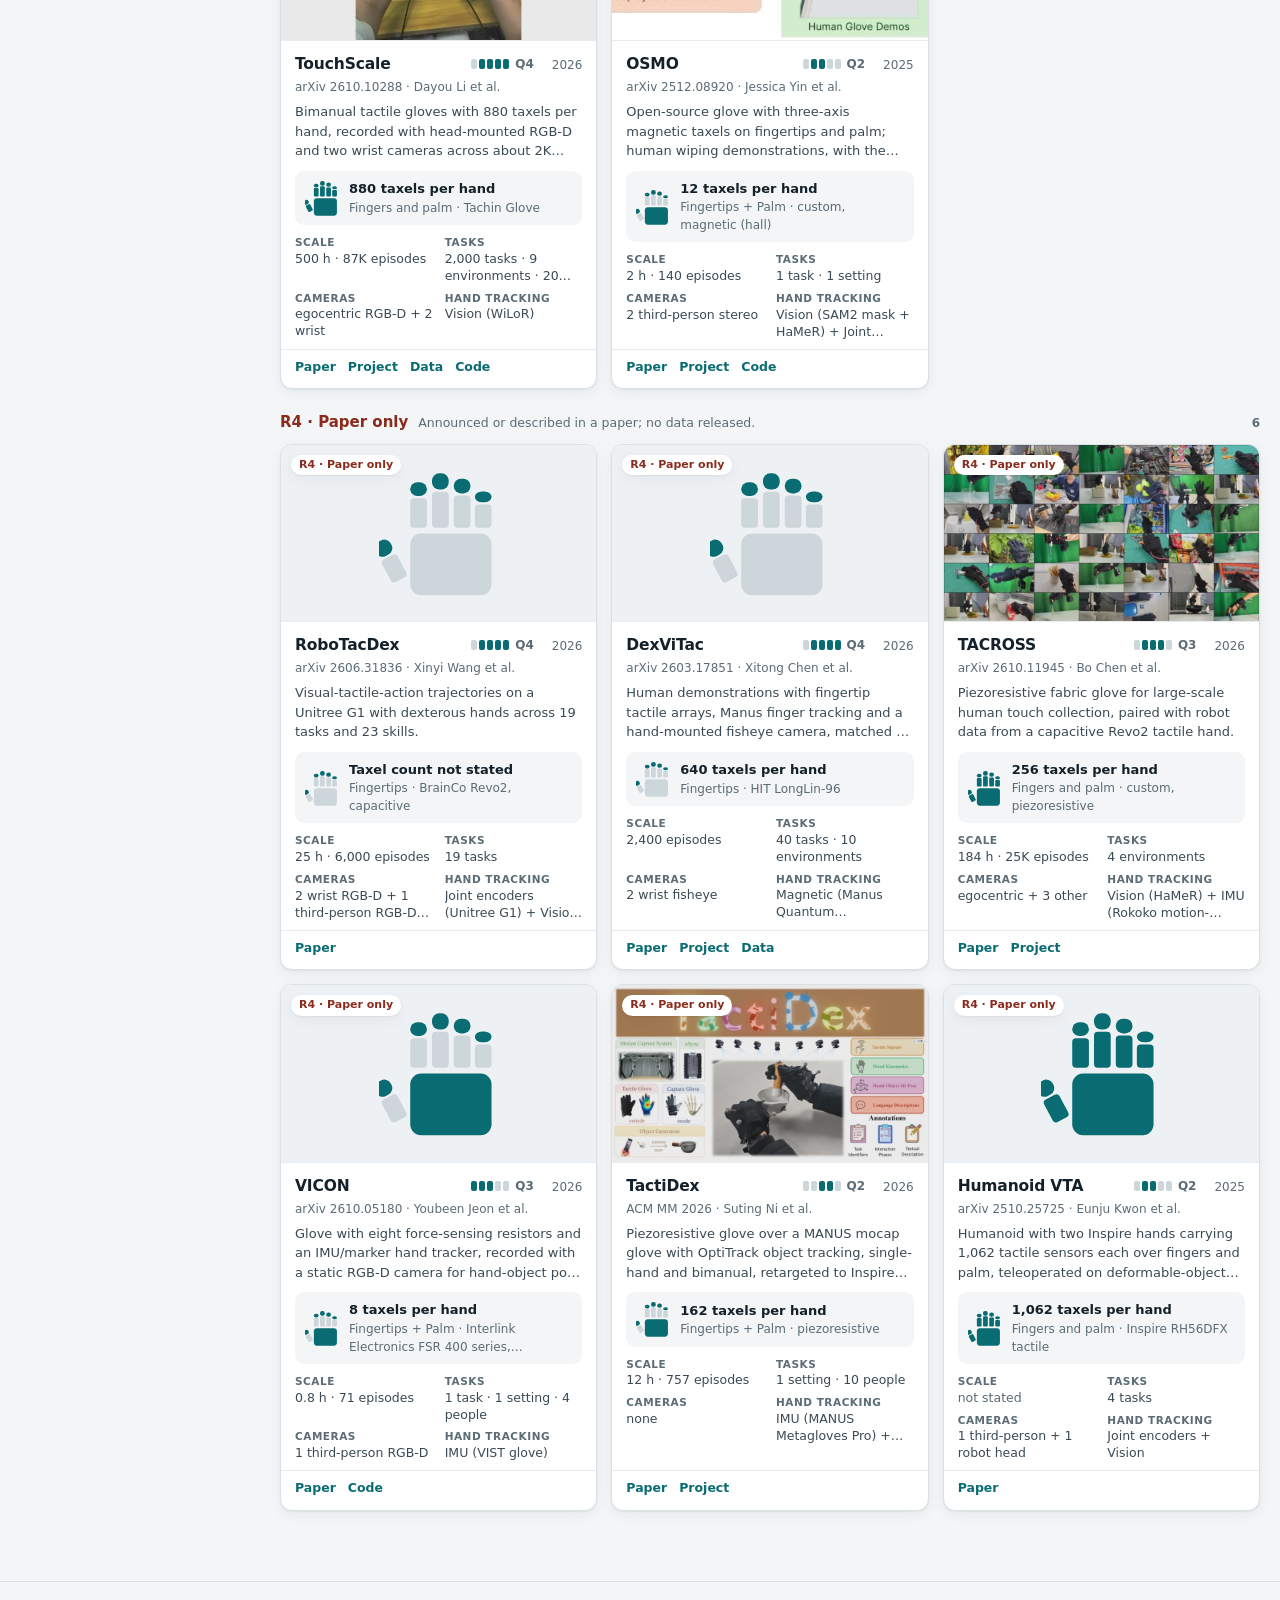
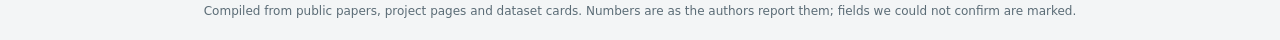
==== commit 98bdf0d4: "Rank and quality per dataset - build_readme.py derives "rank" (R1 open + checked, R2 open, R3 restri" ====
--- a/index.html
+++ b/index.html
@@ -74,6 +74,14 @@
 .thumb img{width:100%;height:100%;object-fit:cover;background:#fff}
 .thumb .glyph{width:38%;height:auto}
 .badge{position:absolute;left:10px;top:10px;font-size:11px;font-weight:650;padding:2px 8px;border-radius:999px;background:var(--panel);box-shadow:var(--shadow)}
+.rk{font-weight:650}.rk1{color:var(--ok)}.rk2{color:var(--accent)}.rk3{color:var(--warn)}.rk4{color:var(--bad)}
+.rk-t{font-size:12px;white-space:nowrap}
+.rgroup{margin:0 0 22px}.rgroup h2{display:flex;align-items:baseline;gap:10px;flex-wrap:wrap;font-size:15px;margin:4px 0 10px}
+.rgroup h2 span:not(.rh){font-size:12.5px;font-weight:400;color:var(--muted)}.rgroup h2 small{font-size:12px;color:var(--muted);margin-left:auto}
+.rh{font-size:15px;font-weight:700}
+.qbar{display:inline-flex;align-items:center;gap:2px;margin-left:auto;margin-right:8px;font-size:11px;color:var(--muted);white-space:nowrap}
+.qbar i{width:6px;height:10px;border-radius:2px;background:var(--glyph-off)}.qbar i.on{background:var(--accent)}.qbar b{margin-left:4px;font-weight:650}
+.ql{list-style:none;margin:4px 0 0;padding:0;font-size:12.5px;color:var(--muted)}.ql li.on{color:var(--fg,inherit)}
 .av-public{color:var(--ok)}.av-gated,.av-partial,.av-announced,.av-unclear{color:var(--warn)}.av-not_released{color:var(--bad)}
 .body{padding:12px 14px 8px;display:flex;flex-direction:column;gap:6px;flex:1}
 .ttl{display:flex;justify-content:space-between;gap:10px;align-items:baseline}
@@ -173,7 +181,7 @@
       <button class="filtbtn" id="filtbtn" aria-controls="facets">Filters</button>
       <label class="search"><svg viewBox="0 0 24 24"><circle cx="11" cy="11" r="7"/><path d="m20 20-3.5-3.5"/></svg><input id="q" type="search" placeholder="Search name, author, hand, task…" aria-label="Search"></label>
       <div class="seg" role="group" aria-label="View"><button data-view="cards" aria-pressed="true">Cards</button><button data-view="table" aria-pressed="false">Compare</button><button data-view="chart" aria-pressed="false">Chart</button></div>
-      <label class="sort">Sort <select id="sort"><option value="year">Newest</option><option value="taxels">Taxels per hand</option><option value="hours">Hours</option><option value="tasks">Tasks</option><option value="name">Name</option></select></label>
+      <label class="sort">Sort <select id="sort"><option value="rank">Rank</option><option value="year">Newest</option><option value="taxels">Taxels per hand</option><option value="hours">Hours</option><option value="tasks">Tasks</option><option value="name">Name</option></select></label>
       <span class="count" id="count" aria-live="polite"></span>
     </div>
     <div class="chips" id="chips"></div>
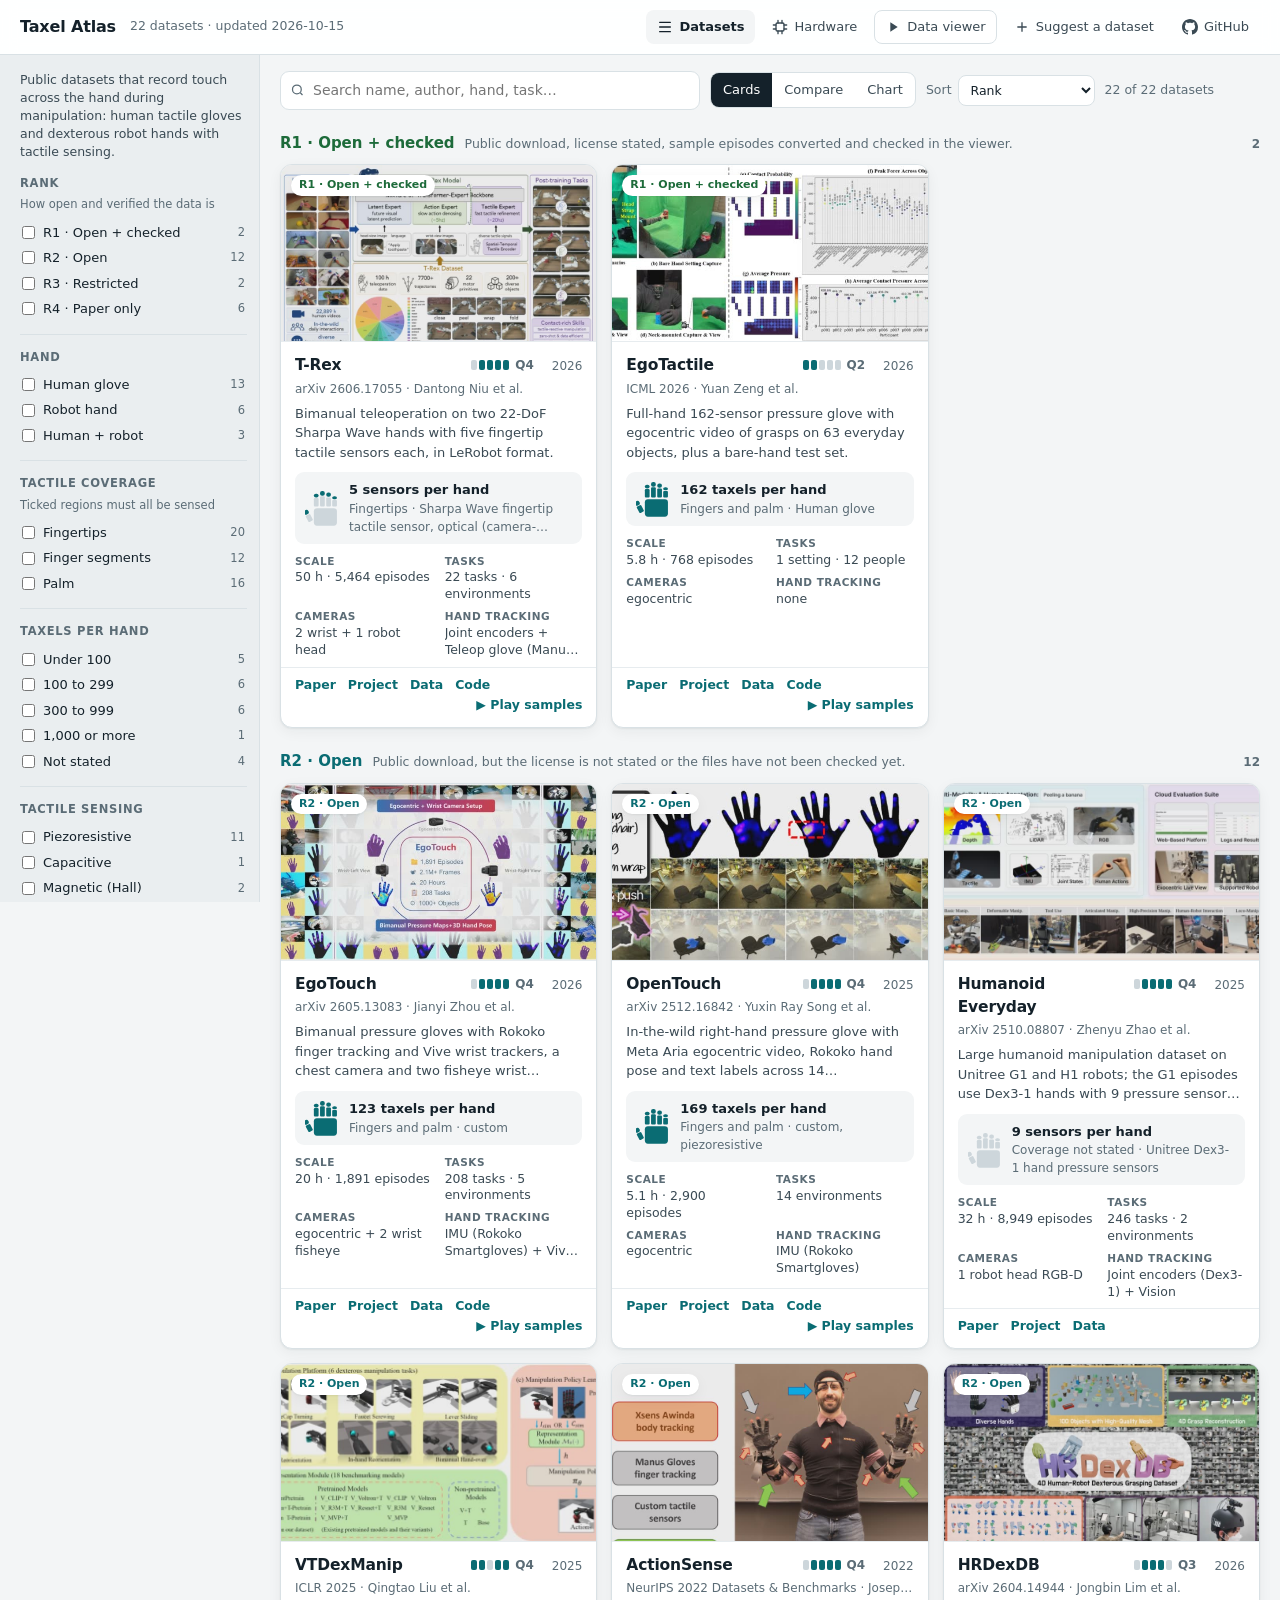
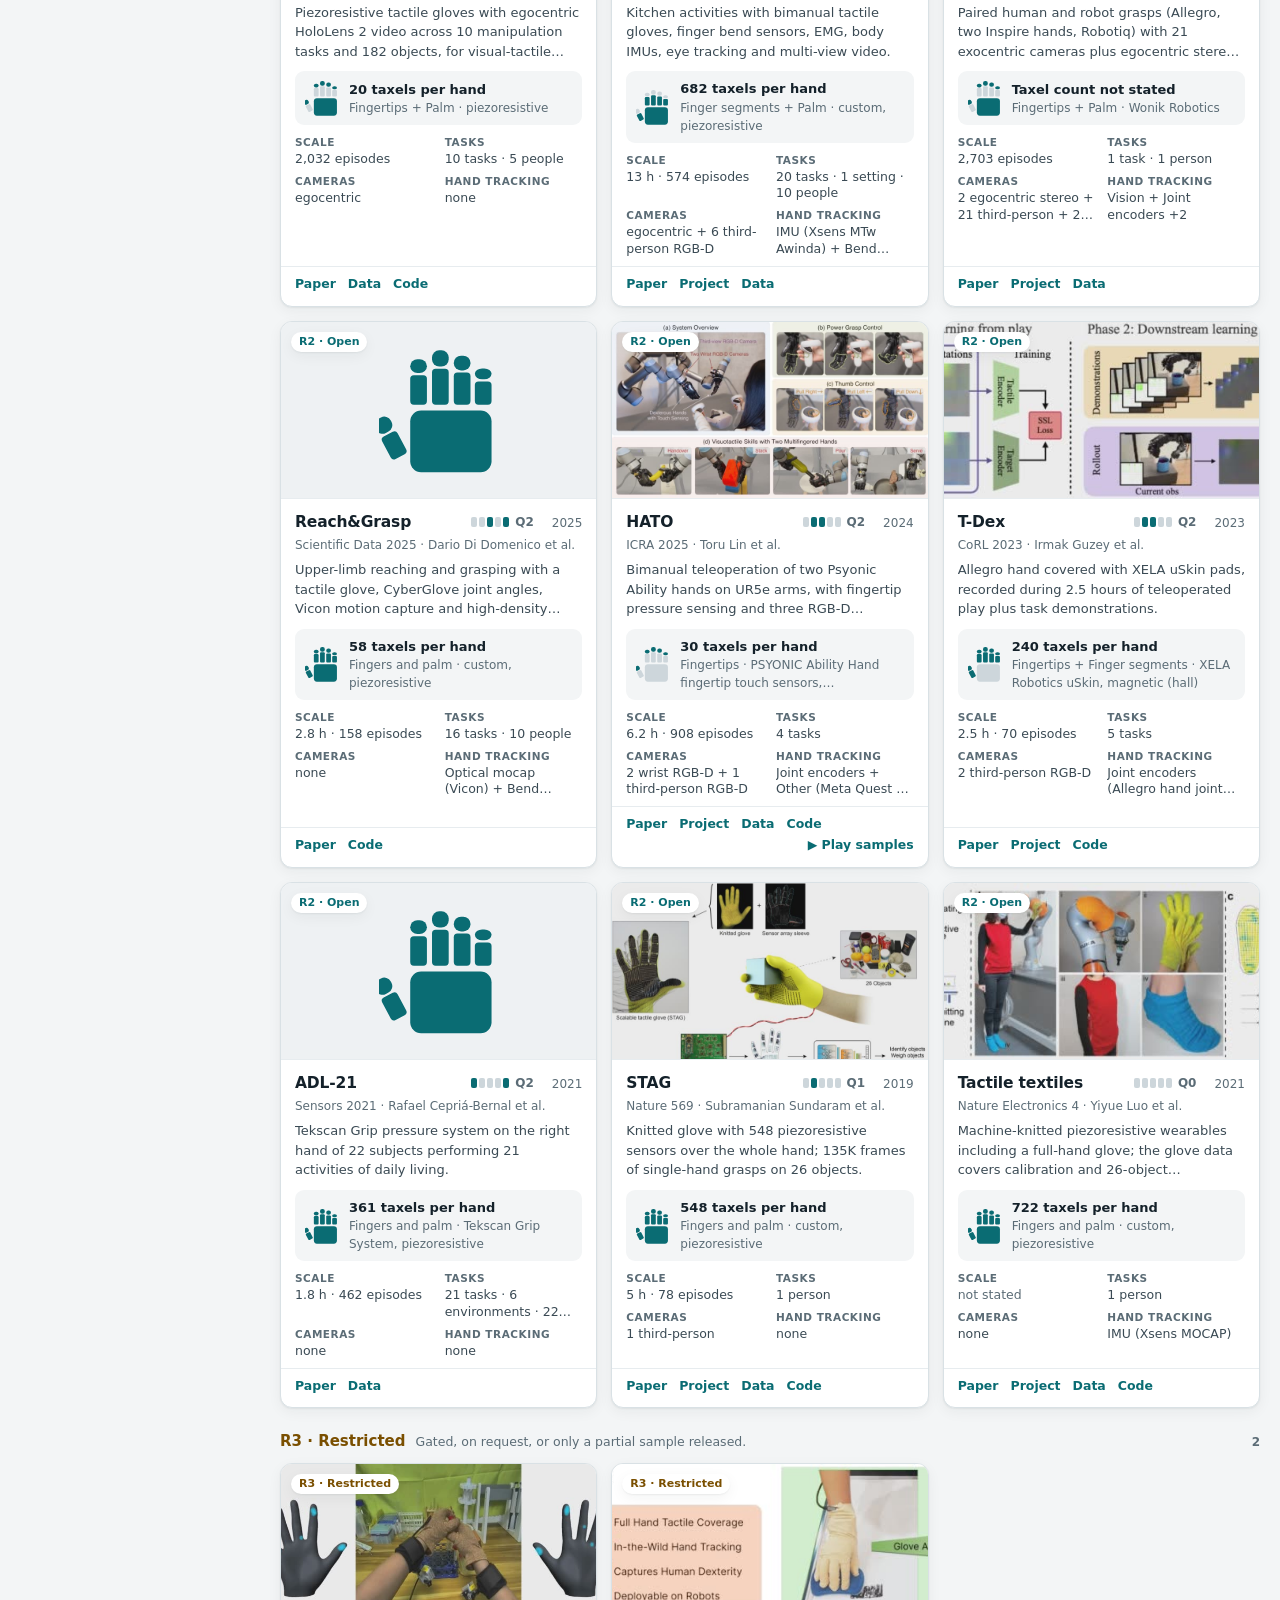
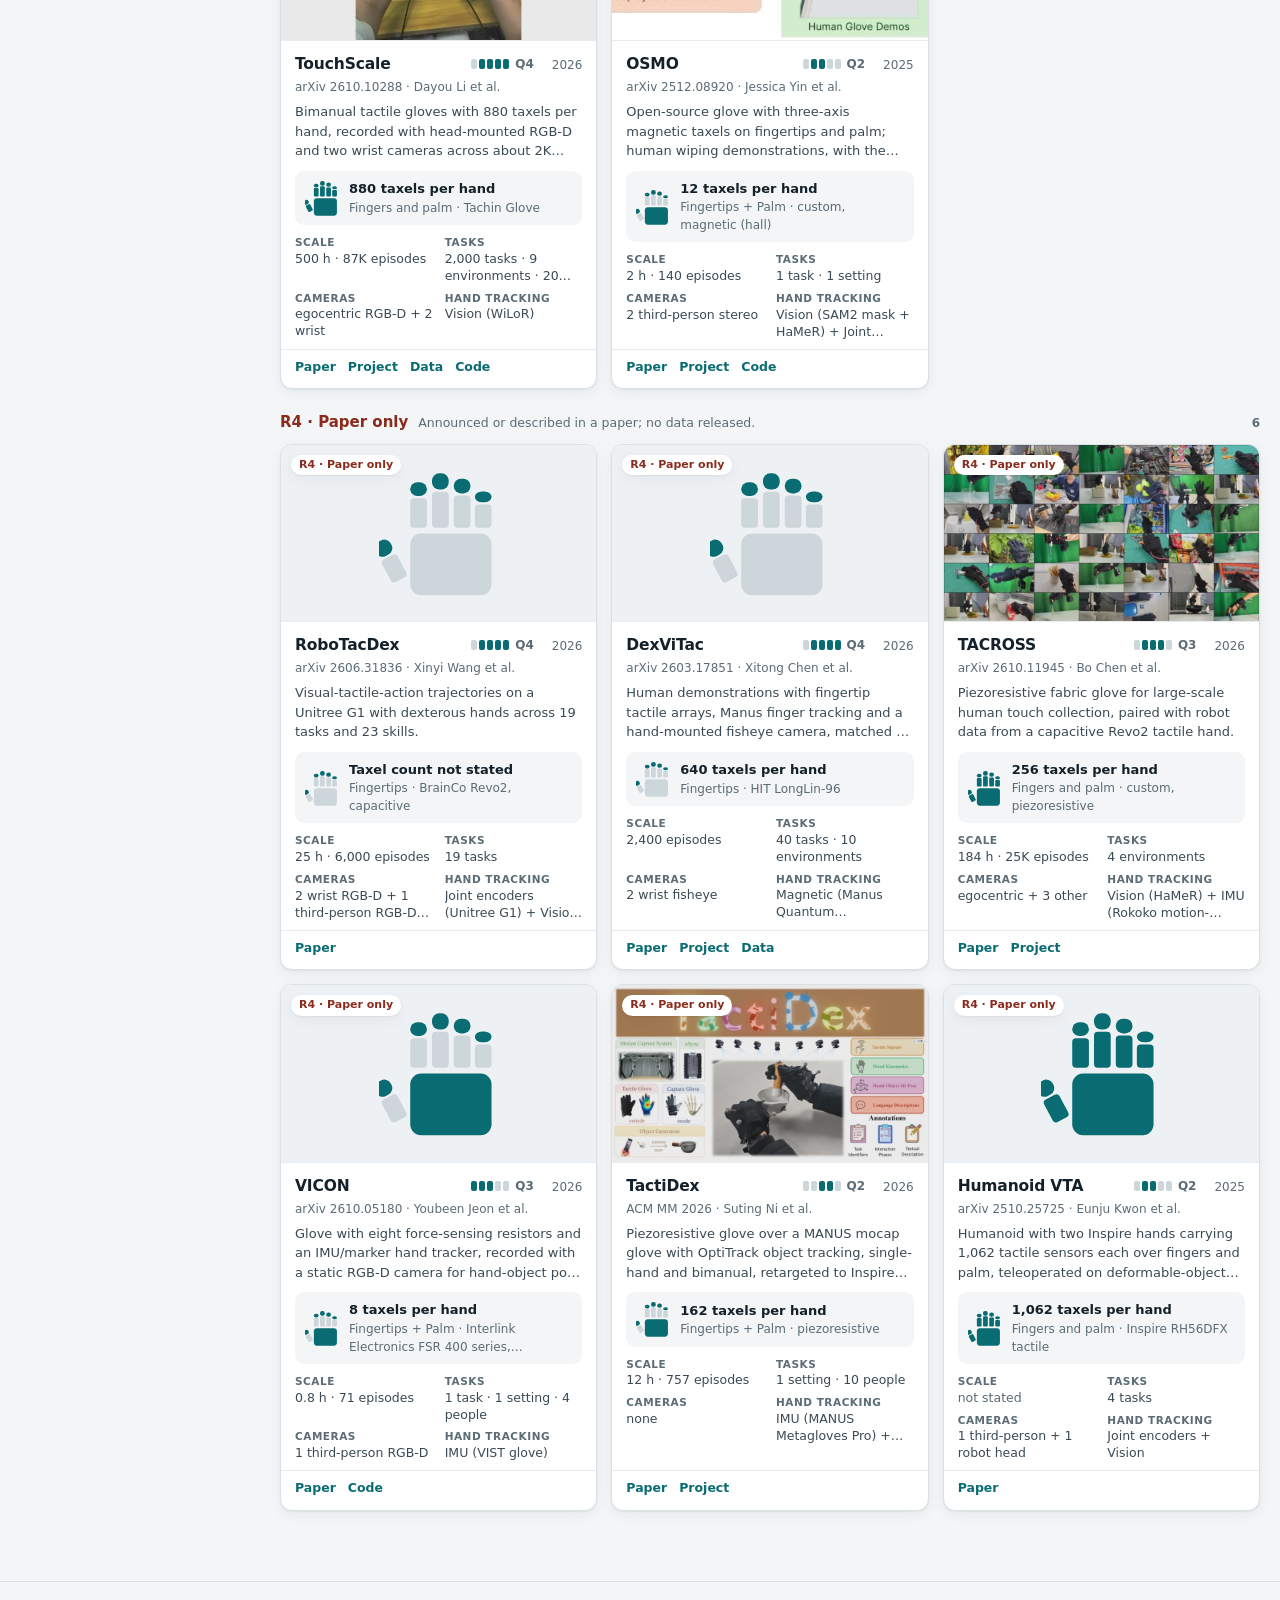
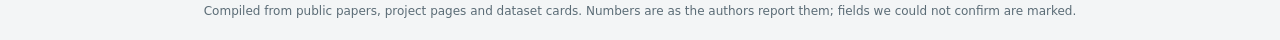
==== commit 47b9974b: "Hardware page: tactile gloves, robot hands and sensors linked to the datasets data/hardware.json lis" ====
--- a/index.html
+++ b/index.html
@@ -6,169 +6,14 @@
 <title>Taxel Atlas</title>
 <meta name="description" content="A filterable catalog of public datasets that record touch across the hand during dexterous manipulation, from human tactile gloves to tactile robot hands.">
 <link rel="icon" href="data:image/svg+xml,%3Csvg xmlns='http://www.w3.org/2000/svg' viewBox='0 0 32 32'%3E%3Crect width='32' height='32' rx='7' fill='%230a6c73'/%3E%3Cg fill='%23fff'%3E%3Crect x='9' y='5' width='3.2' height='12' rx='1.6'/%3E%3Crect x='13.4' y='3.5' width='3.2' height='13' rx='1.6'/%3E%3Crect x='17.8' y='4.5' width='3.2' height='12' rx='1.6'/%3E%3Crect x='22.2' y='7' width='3.2' height='10' rx='1.6'/%3E%3Crect x='8' y='15' width='17.6' height='12' rx='3'/%3E%3C/g%3E%3C/svg%3E">
-<style>
-:root{
-  --bg:#f3f5f6;--rail:#eaeef0;--panel:#fff;--ink:#14212a;--ink2:#3a4a54;--muted:#5b6c76;--line:#d9e1e5;--line2:#e7ecef;
-  --accent:#0a6c73;--accent-ink:#fff;--accent-soft:#dcecee;--warn:#7a4f00;--warn-soft:#fbf1dc;--ok:#1d6b3a;--ok-soft:#dff0e5;
-  --bad:#8a2b1d;--bad-soft:#f7e3df;--c-robot:#c2501f;--c-both:#7a4fb0;--pre:#eef1f3;--glyph-off:#cdd6db;--shadow:0 1px 2px rgba(20,33,42,.06),0 4px 14px rgba(20,33,42,.05);
-}
-@media (prefers-color-scheme:dark){:root:not([data-theme="light"]){
-  --bg:#0e1316;--rail:#12191c;--panel:#161e22;--ink:#e2e9ed;--ink2:#c3cfd5;--muted:#91a2ab;--line:#283338;--line2:#1f292d;
-  --accent:#4cb1b8;--accent-ink:#06191b;--accent-soft:#18363a;--warn:#e9b660;--warn-soft:#2c2412;--ok:#7fcf9b;--ok-soft:#163021;
-  --bad:#f0a08f;--bad-soft:#341b16;--c-robot:#ef8d5f;--c-both:#b493e6;--pre:#1a2226;--glyph-off:#33424a;--shadow:0 1px 2px rgba(0,0,0,.3),0 4px 14px rgba(0,0,0,.25)}}
-:root[data-theme="dark"]{
-  --bg:#0e1316;--rail:#12191c;--panel:#161e22;--ink:#e2e9ed;--ink2:#c3cfd5;--muted:#91a2ab;--line:#283338;--line2:#1f292d;
-  --accent:#4cb1b8;--accent-ink:#06191b;--accent-soft:#18363a;--warn:#e9b660;--warn-soft:#2c2412;--ok:#7fcf9b;--ok-soft:#163021;
-  --bad:#f0a08f;--bad-soft:#341b16;--c-robot:#ef8d5f;--c-both:#b493e6;--pre:#1a2226;--glyph-off:#33424a;--shadow:0 1px 2px rgba(0,0,0,.3),0 4px 14px rgba(0,0,0,.25)}
-*{box-sizing:border-box}
-html{scrollbar-color:var(--line) transparent;accent-color:var(--accent)}
-body{margin:0;background:var(--bg);color:var(--ink);font:14px/1.5 system-ui,-apple-system,"Segoe UI",Roboto,sans-serif;font-variant-numeric:tabular-nums}
-a{color:var(--accent)}
-::selection{background:var(--accent-soft);color:var(--ink)}
-:focus-visible{outline:2px solid var(--accent);outline-offset:2px;border-radius:6px}
-button,select,input{font:inherit;color:var(--ink)}
-/* ---------- top bar ---------- */
-.top{position:sticky;top:0;z-index:5;display:flex;align-items:center;gap:14px;padding:10px 20px;background:color-mix(in srgb,var(--panel) 92%,transparent);backdrop-filter:blur(8px);border-bottom:1px solid var(--line)}
-.top h1{margin:0;font-size:16px;letter-spacing:-.01em}
-.top .sum{color:var(--muted);font-size:12.5px}
-.top nav{margin-left:auto;display:flex;gap:6px;align-items:center}
-.top nav a{display:inline-flex;align-items:center;gap:6px;padding:6px 10px;border-radius:8px;color:var(--ink2);text-decoration:none;font-size:13px;border:1px solid transparent}
-.top nav a:hover{background:var(--bg)}
-.top nav a.pri{border-color:var(--line);background:var(--panel)}
-.top nav svg{width:16px;height:16px;fill:currentColor}
-/* ---------- layout ---------- */
-.app{display:grid;grid-template-columns:260px minmax(0,1fr);align-items:start}
-.facets{position:sticky;top:53px;height:calc(100vh - 53px);overflow:auto;padding:16px 12px 32px 20px;border-right:1px solid var(--line);background:var(--rail)}
-.intro{margin:0 0 14px;font-size:12.5px;color:var(--ink2);line-height:1.45}
-.fs{border:0;margin:0 0 14px;padding:0 0 12px;border-bottom:1px solid var(--line)}
-.fs legend{padding:0;margin-bottom:6px;font-size:11.5px;font-weight:700;letter-spacing:.06em;text-transform:uppercase;color:var(--muted)}
-.fs .hint{font-size:11.5px;color:var(--muted);margin:-2px 0 6px}
-.opt{display:flex;align-items:center;gap:8px;padding:3px 2px;font-size:13px;cursor:pointer;border-radius:6px}
-.opt:hover{color:var(--accent)}
-.opt input{margin:0}
-.opt .n{margin-left:auto;font-size:11.5px;color:var(--muted)}
-.opt[data-zero="true"]{color:var(--muted)}
-.years{display:flex;gap:6px;align-items:center}
-.years input{width:76px;padding:4px 6px;border:1px solid var(--line);border-radius:6px;background:var(--panel)}
-.clear{border:1px solid var(--line);background:var(--panel);border-radius:8px;padding:5px 10px;font-size:12.5px;cursor:pointer}
-.main{padding:16px 20px 48px;min-width:0}
-.bar{display:flex;flex-wrap:wrap;gap:10px;align-items:center;margin-bottom:14px}
-.search{flex:1 1 240px;max-width:420px;position:relative}
-.search input{width:100%;padding:8px 10px 8px 32px;border:1px solid var(--line);border-radius:9px;background:var(--panel)}
-.search svg{position:absolute;left:10px;top:50%;width:15px;height:15px;transform:translateY(-50%);fill:none;stroke:var(--muted);stroke-width:2}
-.seg{display:inline-flex;border:1px solid var(--line);border-radius:9px;overflow:hidden;background:var(--panel)}
-.seg button{border:0;background:none;padding:7px 12px;cursor:pointer;font-size:13px;color:var(--ink2)}
-.seg button[aria-pressed="true"]{background:var(--ink);color:var(--panel)}
-.sort{display:flex;align-items:center;gap:6px;font-size:12.5px;color:var(--muted)}
-.sort select{padding:6px 8px;border:1px solid var(--line);border-radius:8px;background:var(--panel)}
-.count{font-size:12.5px;color:var(--muted)}
-.filtbtn{display:none}
-.chips{display:flex;flex-wrap:wrap;gap:6px;margin:-4px 0 12px}
-.chips button{border:1px solid var(--line);background:var(--panel);border-radius:999px;padding:3px 10px;font-size:12px;cursor:pointer;color:var(--ink2)}
-.chips button::after{content:" ×";color:var(--muted)}
-/* ---------- cards ---------- */
-.grid{display:grid;grid-template-columns:repeat(auto-fill,minmax(290px,1fr));gap:14px}
-.card{display:flex;flex-direction:column;background:var(--panel);border:1px solid var(--line);border-radius:12px;overflow:hidden;box-shadow:var(--shadow);cursor:pointer;transition:border-color .15s,transform .15s}
-.card:hover{border-color:var(--accent);transform:translateY(-1px)}
-.thumb{position:relative;aspect-ratio:16/9;background:var(--pre);display:grid;place-items:center;overflow:hidden;border-bottom:1px solid var(--line2)}
-.thumb img{width:100%;height:100%;object-fit:cover;background:#fff}
-.thumb .glyph{width:38%;height:auto}
-.badge{position:absolute;left:10px;top:10px;font-size:11px;font-weight:650;padding:2px 8px;border-radius:999px;background:var(--panel);box-shadow:var(--shadow)}
-.rk{font-weight:650}.rk1{color:var(--ok)}.rk2{color:var(--accent)}.rk3{color:var(--warn)}.rk4{color:var(--bad)}
-.rk-t{font-size:12px;white-space:nowrap}
-.rgroup{margin:0 0 22px}.rgroup h2{display:flex;align-items:baseline;gap:10px;flex-wrap:wrap;font-size:15px;margin:4px 0 10px}
-.rgroup h2 span:not(.rh){font-size:12.5px;font-weight:400;color:var(--muted)}.rgroup h2 small{font-size:12px;color:var(--muted);margin-left:auto}
-.rh{font-size:15px;font-weight:700}
-.qbar{display:inline-flex;align-items:center;gap:2px;margin-left:auto;margin-right:8px;font-size:11px;color:var(--muted);white-space:nowrap}
-.qbar i{width:6px;height:10px;border-radius:2px;background:var(--glyph-off)}.qbar i.on{background:var(--accent)}.qbar b{margin-left:4px;font-weight:650}
-.ql{list-style:none;margin:4px 0 0;padding:0;font-size:12.5px;color:var(--muted)}.ql li.on{color:var(--fg,inherit)}
-.av-public{color:var(--ok)}.av-gated,.av-partial,.av-announced,.av-unclear{color:var(--warn)}.av-not_released{color:var(--bad)}
-.body{padding:12px 14px 8px;display:flex;flex-direction:column;gap:6px;flex:1}
-.ttl{display:flex;justify-content:space-between;gap:10px;align-items:baseline}
-.ttl h3{margin:0;font-size:15.5px;letter-spacing:-.01em}
-.ttl span{font-size:12px;color:var(--muted);white-space:nowrap}
-.src{font-size:12px;color:var(--muted);margin-top:-4px;white-space:nowrap;overflow:hidden;text-overflow:ellipsis}
-.desc{margin:0;font-size:13px;color:var(--ink2);display:-webkit-box;-webkit-line-clamp:3;-webkit-box-orient:vertical;overflow:hidden}
-.spec{display:flex;align-items:center;gap:10px;margin-top:4px;padding:8px 10px;background:var(--bg);border-radius:9px}
-.spec .glyph{width:34px;height:auto;flex:none}
-.spec b{display:block;font-size:13px}
-.spec span{display:-webkit-box;-webkit-line-clamp:2;-webkit-box-orient:vertical;overflow:hidden;font-size:12px;color:var(--muted)}
-.tags{display:flex;flex-wrap:wrap;gap:4px;margin-top:2px}
-.tag{font-size:11.5px;padding:1px 7px;border-radius:6px;background:var(--accent-soft);color:var(--ink2)}
-.tag.dim{background:var(--pre);color:var(--muted)}
-.links{display:flex;flex-wrap:wrap;gap:2px 12px;padding:8px 14px 12px;border-top:1px solid var(--line2);font-size:12.5px}
-.links a{text-decoration:none;font-weight:550}
-.links a:hover{text-decoration:underline}
-.links .play{margin-left:auto}
-.facts{display:grid;grid-template-columns:1fr 1fr;gap:6px 12px;margin:4px 0 0;font-size:12.5px}
-.facts dt{font-size:10.5px;font-weight:650;letter-spacing:.05em;text-transform:uppercase;color:var(--muted)}
-.facts dd{margin:0;color:var(--ink2);line-height:1.35;display:-webkit-box;-webkit-line-clamp:2;-webkit-box-orient:vertical;overflow:hidden}.facts i{color:var(--muted);font-style:normal}
-.chartwrap{background:var(--panel);border:1px solid var(--line);border-radius:12px;box-shadow:var(--shadow);padding:12px 14px}
-.chead{display:flex;flex-wrap:wrap;justify-content:space-between;gap:6px 14px;font-size:13px}
-.legend{display:flex;flex-wrap:wrap;gap:12px;color:var(--muted);font-size:12px}.legend i{display:inline-block;width:10px;height:10px;border-radius:50%;margin-right:5px;vertical-align:-1px}
-.chart{width:100%;height:auto;display:block}
-.chart .gl{stroke:var(--line2)}.chart .ax{fill:var(--muted);font-size:11px}.chart .axt{fill:var(--ink2);font-size:12px}
-.chart .pt{cursor:pointer}.chart .pt circle{fill-opacity:.35;stroke:currentColor;stroke-width:0}.chart .pt text{fill:var(--ink);font-size:12px;font-weight:600}
-.chart .pt:hover circle,.chart .pt:focus circle{fill-opacity:.6}
-.missing{font-size:12.5px;color:var(--muted);margin:8px 0 0}
-table.mini{min-width:0;font-size:12.5px;margin:2px 0}table.mini th{position:static;cursor:default}table.mini td,table.mini th{padding:5px 8px}
-.plain{margin:0;font-size:13.5px}
-.srcs{margin-top:14px;font-size:12px;color:var(--muted)}.srcs ul{margin:6px 0 0;padding-left:18px}.srcs a{word-break:break-all}
-.kv .sub{display:block;color:var(--muted);font-size:12px}
-.empty{padding:40px 0;color:var(--muted);text-align:center}
-/* ---------- glyph ---------- */
-.glyph .o{fill:none;stroke:var(--muted);stroke-width:.7}
-.glyph .r{fill:var(--glyph-off)}
-.glyph .r.on{fill:var(--accent)}
-/* ---------- table ---------- */
-.tablewrap{overflow:auto;background:var(--panel);border:1px solid var(--line);border-radius:12px;box-shadow:var(--shadow)}
-table{border-collapse:collapse;width:100%;font-size:13px;min-width:980px}
-th,td{padding:8px 10px;text-align:left;border-bottom:1px solid var(--line2);vertical-align:top}
-th{position:sticky;top:0;background:var(--panel);font-size:11.5px;text-transform:uppercase;letter-spacing:.05em;color:var(--muted);font-weight:650;cursor:pointer;white-space:nowrap}
-th[aria-sort] ::after{content:""}
-tr:hover td{background:var(--bg)}
-td .glyph{width:24px;height:auto;flex:none}
-td .cov{display:flex;gap:8px;align-items:center;min-width:150px}
-td:first-child{min-width:150px}td:nth-child(2){min-width:110px}
-td.num{text-align:right;white-space:nowrap}
-td b{cursor:pointer}
-td .sub{display:block;color:var(--muted);font-size:12px}
-/* ---------- detail ---------- */
-dialog{border:0;padding:0;border-radius:14px;width:min(760px,calc(100vw - 32px));max-height:calc(100vh - 48px);background:var(--panel);color:var(--ink);box-shadow:0 20px 60px rgba(0,0,0,.3)}
-dialog::backdrop{background:rgba(10,18,22,.45)}
-.dl{display:flex;flex-direction:column;max-height:calc(100vh - 48px)}
-.dl header{display:flex;gap:14px;align-items:flex-start;padding:18px 20px 12px;border-bottom:1px solid var(--line2)}
-.dl header h2{margin:0;font-size:19px;letter-spacing:-.01em}
-.dl header p{margin:2px 0 0;color:var(--muted);font-size:13px}
-.dl header .x{margin-left:auto;border:0;background:var(--bg);width:32px;height:32px;border-radius:8px;cursor:pointer;font-size:18px;flex:none}
-.dl .scroll{overflow:auto;padding:16px 20px 20px}
-.dl .hero{width:100%;max-height:300px;object-fit:contain;background:#fff;border-radius:10px;border:1px solid var(--line2)}
-.dl h4{margin:16px 0 6px;font-size:12px;text-transform:uppercase;letter-spacing:.06em;color:var(--muted)}
-.kv{display:grid;grid-template-columns:150px 1fr;gap:6px 14px;margin:0;font-size:13.5px}
-.kv dt{color:var(--muted)}
-.kv dd{margin:0}
-.warn{margin:12px 0 0;padding:10px 12px;border-radius:9px;background:var(--warn-soft);color:var(--warn);font-size:13px}
-.warn ul{margin:0;padding-left:18px}
-.dl .links{border:0;padding:12px 0 0;font-size:13.5px}
-.btn{display:inline-flex;align-items:center;gap:6px;padding:7px 12px;border-radius:8px;background:var(--accent);color:var(--accent-ink)!important;text-decoration:none!important;font-weight:600}
-footer{padding:20px;color:var(--muted);font-size:12px;border-top:1px solid var(--line);text-align:center}
-/* ---------- narrow ---------- */
-@media (max-width:860px){
-  .app{grid-template-columns:minmax(0,1fr)}
-  .facets{position:fixed;inset:0 auto 0 0;top:0;height:100vh;width:min(320px,88vw);z-index:20;transform:translateX(-100%);transition:transform .2s;box-shadow:var(--shadow)}
-  body[data-filters="open"] .facets{transform:none}
-  body[data-filters="open"]::after{content:"";position:fixed;inset:0;background:rgba(10,18,22,.4);z-index:15}
-  .filtbtn{display:inline-flex;border:1px solid var(--line);background:var(--panel);border-radius:9px;padding:7px 12px;cursor:pointer}
-  .top{padding:10px 16px}.top .sum{display:none}.top nav a span{display:none}
-  .main{padding:14px 16px 40px}
-  .kv{grid-template-columns:1fr}.kv dt{margin-top:6px}
-}
-</style>
+<link rel="stylesheet" href="assets/site.css">
 </head>
 <body>
 <header class="top">
   <h1>Taxel Atlas</h1><span class="sum" id="sum"></span>
   <nav>
+    <a href="./" aria-current="page"><svg viewBox="0 0 24 24" class="ln"><path d="M4 5h16M4 12h16M4 19h16"/></svg><span>Datasets</span></a>
+    <a href="hardware.html"><svg viewBox="0 0 24 24" class="ln"><rect x="6" y="6" width="12" height="12" rx="2"/><path d="M9 2v4M15 2v4M9 18v4M15 18v4M2 9h4M2 15h4M18 9h4M18 15h4"/></svg><span>Hardware</span></a>
     <a href="viewer/" class="pri"><svg viewBox="0 0 24 24"><path d="M8 5v14l11-7z"/></svg><span>Data viewer</span></a>
     <a id="contrib" href="#"><svg viewBox="0 0 24 24"><path d="M11 5h2v14h-2zM5 11h14v2H5z"/></svg><span>Suggest a dataset</span></a>
     <a id="gh" href="#" aria-label="GitHub repository"><svg viewBox="0 0 16 16"><path d="M8 0C3.58 0 0 3.58 0 8c0 3.54 2.29 6.53 5.47 7.59.4.07.55-.17.55-.38 0-.19-.01-.82-.01-1.49-2.01.37-2.53-.49-2.69-.94-.09-.23-.48-.94-.82-1.13-.28-.15-.68-.52-.01-.53.63-.01 1.08.58 1.23.82.72 1.21 1.87.87 2.33.66.07-.52.28-.87.51-1.07-1.78-.2-3.64-.89-3.64-3.95 0-.87.31-1.59.82-2.15-.08-.2-.36-1.02.08-2.12 0 0 .67-.21 2.2.82.64-.18 1.32-.27 2-.27.68 0 1.36.09 2 .27 1.53-1.04 2.2-.82 2.2-.82.44 1.1.16 1.92.08 2.12.51.56.82 1.27.82 2.15 0 3.07-1.87 3.75-3.65 3.95.29.25.54.73.54 1.48 0 1.07-.01 1.93-.01 2.2 0 .21.15.46.55.38A8.013 8.013 0 0016 8c0-4.42-3.58-8-8-8z"/></svg><span>GitHub</span></a>
@@ -190,6 +35,7 @@
 </div>
 <footer>Compiled from public papers, project pages and dataset cards. Numbers are as the authors report them; fields we could not confirm are marked. <span id="upd"></span></footer>
 <dialog id="dlg" aria-labelledby="dlgTitle"></dialog>
+<script src="assets/common.js"></script>
 <script src="assets/site.js"></script>
 </body>
 </html>
--- a/assets/site.css
+++ b/assets/site.css
@@ -0,0 +1,164 @@
+:root{
+  --bg:#f3f5f6;--rail:#eaeef0;--panel:#fff;--ink:#14212a;--ink2:#3a4a54;--muted:#5b6c76;--line:#d9e1e5;--line2:#e7ecef;
+  --accent:#0a6c73;--accent-ink:#fff;--accent-soft:#dcecee;--warn:#7a4f00;--warn-soft:#fbf1dc;--ok:#1d6b3a;--ok-soft:#dff0e5;
+  --bad:#8a2b1d;--bad-soft:#f7e3df;--c-robot:#c2501f;--c-both:#7a4fb0;--pre:#eef1f3;--glyph-off:#cdd6db;--shadow:0 1px 2px rgba(20,33,42,.06),0 4px 14px rgba(20,33,42,.05);
+}
+@media (prefers-color-scheme:dark){:root:not([data-theme="light"]){
+  --bg:#0e1316;--rail:#12191c;--panel:#161e22;--ink:#e2e9ed;--ink2:#c3cfd5;--muted:#91a2ab;--line:#283338;--line2:#1f292d;
+  --accent:#4cb1b8;--accent-ink:#06191b;--accent-soft:#18363a;--warn:#e9b660;--warn-soft:#2c2412;--ok:#7fcf9b;--ok-soft:#163021;
+  --bad:#f0a08f;--bad-soft:#341b16;--c-robot:#ef8d5f;--c-both:#b493e6;--pre:#1a2226;--glyph-off:#33424a;--shadow:0 1px 2px rgba(0,0,0,.3),0 4px 14px rgba(0,0,0,.25)}}
+:root[data-theme="dark"]{
+  --bg:#0e1316;--rail:#12191c;--panel:#161e22;--ink:#e2e9ed;--ink2:#c3cfd5;--muted:#91a2ab;--line:#283338;--line2:#1f292d;
+  --accent:#4cb1b8;--accent-ink:#06191b;--accent-soft:#18363a;--warn:#e9b660;--warn-soft:#2c2412;--ok:#7fcf9b;--ok-soft:#163021;
+  --bad:#f0a08f;--bad-soft:#341b16;--c-robot:#ef8d5f;--c-both:#b493e6;--pre:#1a2226;--glyph-off:#33424a;--shadow:0 1px 2px rgba(0,0,0,.3),0 4px 14px rgba(0,0,0,.25)}
+*{box-sizing:border-box}
+html{scrollbar-color:var(--line) transparent;accent-color:var(--accent)}
+body{margin:0;background:var(--bg);color:var(--ink);font:14px/1.5 system-ui,-apple-system,"Segoe UI",Roboto,sans-serif;font-variant-numeric:tabular-nums}
+a{color:var(--accent)}
+::selection{background:var(--accent-soft);color:var(--ink)}
+:focus-visible{outline:2px solid var(--accent);outline-offset:2px;border-radius:6px}
+button,select,input{font:inherit;color:var(--ink)}
+/* ---------- top bar ---------- */
+.top{position:sticky;top:0;z-index:5;display:flex;align-items:center;gap:14px;padding:10px 20px;background:color-mix(in srgb,var(--panel) 92%,transparent);backdrop-filter:blur(8px);border-bottom:1px solid var(--line)}
+.top h1{margin:0;font-size:16px;letter-spacing:-.01em}
+.top .sum{color:var(--muted);font-size:12.5px}
+.top nav{margin-left:auto;display:flex;gap:6px;align-items:center}
+.top nav a{display:inline-flex;align-items:center;gap:6px;padding:6px 10px;border-radius:8px;color:var(--ink2);text-decoration:none;font-size:13px;border:1px solid transparent}
+.top nav a:hover{background:var(--bg)}
+.top nav a.pri{border-color:var(--line);background:var(--panel)}
+.top nav svg{width:16px;height:16px;fill:currentColor}
+.top nav svg.ln{fill:none;stroke:currentColor;stroke-width:2;stroke-linecap:round}
+.top nav a[aria-current="page"]{color:var(--ink);font-weight:650;background:var(--bg)}
+/* ---------- layout ---------- */
+.app{display:grid;grid-template-columns:260px minmax(0,1fr);align-items:start}
+.facets{position:sticky;top:53px;height:calc(100vh - 53px);overflow:auto;padding:16px 12px 32px 20px;border-right:1px solid var(--line);background:var(--rail)}
+.intro{margin:0 0 14px;font-size:12.5px;color:var(--ink2);line-height:1.45}
+.fs{border:0;margin:0 0 14px;padding:0 0 12px;border-bottom:1px solid var(--line)}
+.fs legend{padding:0;margin-bottom:6px;font-size:11.5px;font-weight:700;letter-spacing:.06em;text-transform:uppercase;color:var(--muted)}
+.fs .hint{font-size:11.5px;color:var(--muted);margin:-2px 0 6px}
+.opt{display:flex;align-items:center;gap:8px;padding:3px 2px;font-size:13px;cursor:pointer;border-radius:6px}
+.opt:hover{color:var(--accent)}
+.opt input{margin:0}
+.opt .n{margin-left:auto;font-size:11.5px;color:var(--muted)}
+.opt[data-zero="true"]{color:var(--muted)}
+.years{display:flex;gap:6px;align-items:center}
+.years input{width:76px;padding:4px 6px;border:1px solid var(--line);border-radius:6px;background:var(--panel)}
+.clear{border:1px solid var(--line);background:var(--panel);border-radius:8px;padding:5px 10px;font-size:12.5px;cursor:pointer}
+.main{padding:16px 20px 48px;min-width:0}
+.bar{display:flex;flex-wrap:wrap;gap:10px;align-items:center;margin-bottom:14px}
+.search{flex:1 1 240px;max-width:420px;position:relative}
+.search input{width:100%;padding:8px 10px 8px 32px;border:1px solid var(--line);border-radius:9px;background:var(--panel)}
+.search svg{position:absolute;left:10px;top:50%;width:15px;height:15px;transform:translateY(-50%);fill:none;stroke:var(--muted);stroke-width:2}
+.seg{display:inline-flex;border:1px solid var(--line);border-radius:9px;overflow:hidden;background:var(--panel)}
+.seg button{border:0;background:none;padding:7px 12px;cursor:pointer;font-size:13px;color:var(--ink2)}
+.seg button[aria-pressed="true"]{background:var(--ink);color:var(--panel)}
+.sort{display:flex;align-items:center;gap:6px;font-size:12.5px;color:var(--muted)}
+.sort select{padding:6px 8px;border:1px solid var(--line);border-radius:8px;background:var(--panel)}
+.count{font-size:12.5px;color:var(--muted)}
+.filtbtn{display:none}
+.chips{display:flex;flex-wrap:wrap;gap:6px;margin:-4px 0 12px}
+.chips button{border:1px solid var(--line);background:var(--panel);border-radius:999px;padding:3px 10px;font-size:12px;cursor:pointer;color:var(--ink2)}
+.chips button::after{content:" ×";color:var(--muted)}
+/* ---------- cards ---------- */
+.grid{display:grid;grid-template-columns:repeat(auto-fill,minmax(290px,1fr));gap:14px}
+.card{display:flex;flex-direction:column;background:var(--panel);border:1px solid var(--line);border-radius:12px;overflow:hidden;box-shadow:var(--shadow);cursor:pointer;transition:border-color .15s,transform .15s}
+.card:hover{border-color:var(--accent);transform:translateY(-1px)}
+.thumb{position:relative;aspect-ratio:16/9;background:var(--pre);display:grid;place-items:center;overflow:hidden;border-bottom:1px solid var(--line2)}
+.thumb img{width:100%;height:100%;object-fit:cover;background:#fff}
+.thumb .glyph{width:38%;height:auto}
+.badge{position:absolute;left:10px;top:10px;font-size:11px;font-weight:650;padding:2px 8px;border-radius:999px;background:var(--panel);box-shadow:var(--shadow)}
+.rk{font-weight:650}.rk1{color:var(--ok)}.rk2{color:var(--accent)}.rk3{color:var(--warn)}.rk4{color:var(--bad)}
+.rk-t{font-size:12px;white-space:nowrap}
+.rgroup{margin:0 0 22px}.rgroup h2{display:flex;align-items:baseline;gap:10px;flex-wrap:wrap;font-size:15px;margin:4px 0 10px}
+.rgroup h2 span:not(.rh){font-size:12.5px;font-weight:400;color:var(--muted)}.rgroup h2 small{font-size:12px;color:var(--muted);margin-left:auto}
+.rh{font-size:15px;font-weight:700}
+.qbar{display:inline-flex;align-items:center;gap:2px;margin-left:auto;margin-right:8px;font-size:11px;color:var(--muted);white-space:nowrap}
+.qbar i{width:6px;height:10px;border-radius:2px;background:var(--glyph-off)}.qbar i.on{background:var(--accent)}.qbar b{margin-left:4px;font-weight:650}
+.ql{list-style:none;margin:4px 0 0;padding:0;font-size:12.5px;color:var(--muted)}.ql li.on{color:var(--fg,inherit)}
+.av-public{color:var(--ok)}.av-gated,.av-partial,.av-announced,.av-unclear{color:var(--warn)}.av-not_released{color:var(--bad)}
+.body{padding:12px 14px 8px;display:flex;flex-direction:column;gap:6px;flex:1}
+.ttl{display:flex;justify-content:space-between;gap:10px;align-items:baseline}
+.ttl h3{margin:0;font-size:15.5px;letter-spacing:-.01em}
+.ttl span{font-size:12px;color:var(--muted);white-space:nowrap}
+.src{font-size:12px;color:var(--muted);margin-top:-4px;white-space:nowrap;overflow:hidden;text-overflow:ellipsis}
+.desc{margin:0;font-size:13px;color:var(--ink2);display:-webkit-box;-webkit-line-clamp:3;-webkit-box-orient:vertical;overflow:hidden}
+.spec{display:flex;align-items:center;gap:10px;margin-top:4px;padding:8px 10px;background:var(--bg);border-radius:9px}
+.spec .glyph{width:34px;height:auto;flex:none}
+.spec b{display:block;font-size:13px}
+.spec span{display:-webkit-box;-webkit-line-clamp:2;-webkit-box-orient:vertical;overflow:hidden;font-size:12px;color:var(--muted)}
+.tags{display:flex;flex-wrap:wrap;gap:4px;margin-top:2px}
+.tag{font-size:11.5px;padding:1px 7px;border-radius:6px;background:var(--accent-soft);color:var(--ink2)}
+.tag.dim{background:var(--pre);color:var(--muted)}
+.links{display:flex;flex-wrap:wrap;gap:2px 12px;padding:8px 14px 12px;border-top:1px solid var(--line2);font-size:12.5px}
+.links a{text-decoration:none;font-weight:550}
+.links a:hover{text-decoration:underline}
+.links .play{margin-left:auto}
+.facts{display:grid;grid-template-columns:1fr 1fr;gap:6px 12px;margin:4px 0 0;font-size:12.5px}
+.facts dt{font-size:10.5px;font-weight:650;letter-spacing:.05em;text-transform:uppercase;color:var(--muted)}
+.facts dd{margin:0;color:var(--ink2);line-height:1.35;display:-webkit-box;-webkit-line-clamp:2;-webkit-box-orient:vertical;overflow:hidden}.facts i{color:var(--muted);font-style:normal}
+.chartwrap{background:var(--panel);border:1px solid var(--line);border-radius:12px;box-shadow:var(--shadow);padding:12px 14px}
+.chead{display:flex;flex-wrap:wrap;justify-content:space-between;gap:6px 14px;font-size:13px}
+.legend{display:flex;flex-wrap:wrap;gap:12px;color:var(--muted);font-size:12px}.legend i{display:inline-block;width:10px;height:10px;border-radius:50%;margin-right:5px;vertical-align:-1px}
+.chart{width:100%;height:auto;display:block}
+.chart .gl{stroke:var(--line2)}.chart .ax{fill:var(--muted);font-size:11px}.chart .axt{fill:var(--ink2);font-size:12px}
+.chart .pt{cursor:pointer}.chart .pt circle{fill-opacity:.35;stroke:currentColor;stroke-width:0}.chart .pt text{fill:var(--ink);font-size:12px;font-weight:600}
+.chart .pt:hover circle,.chart .pt:focus circle{fill-opacity:.6}
+.missing{font-size:12.5px;color:var(--muted);margin:8px 0 0}
+table.mini{min-width:0;font-size:12.5px;margin:2px 0}table.mini th{position:static;cursor:default}table.mini td,table.mini th{padding:5px 8px}
+.plain{margin:0;font-size:13.5px}
+.srcs{margin-top:14px;font-size:12px;color:var(--muted)}.srcs ul{margin:6px 0 0;padding-left:18px}.srcs a{word-break:break-all}
+.kv .sub{display:block;color:var(--muted);font-size:12px}
+.empty{padding:40px 0;color:var(--muted);text-align:center}
+/* ---------- glyph ---------- */
+.glyph .o{fill:none;stroke:var(--muted);stroke-width:.7}
+.glyph .r{fill:var(--glyph-off)}
+.glyph .r.on{fill:var(--accent)}
+/* ---------- table ---------- */
+.tablewrap{overflow:auto;background:var(--panel);border:1px solid var(--line);border-radius:12px;box-shadow:var(--shadow)}
+table{border-collapse:collapse;width:100%;font-size:13px;min-width:980px}
+th,td{padding:8px 10px;text-align:left;border-bottom:1px solid var(--line2);vertical-align:top}
+th{position:sticky;top:0;background:var(--panel);font-size:11.5px;text-transform:uppercase;letter-spacing:.05em;color:var(--muted);font-weight:650;cursor:pointer;white-space:nowrap}
+th[aria-sort] ::after{content:""}
+tr:hover td{background:var(--bg)}
+td .glyph{width:24px;height:auto;flex:none}
+td .cov{display:flex;gap:8px;align-items:center;min-width:150px}
+td:first-child{min-width:150px}td:nth-child(2){min-width:110px}
+td.num{text-align:right;white-space:nowrap}
+td b{cursor:pointer}
+td .sub{display:block;color:var(--muted);font-size:12px}
+/* ---------- detail ---------- */
+dialog{border:0;padding:0;border-radius:14px;width:min(760px,calc(100vw - 32px));max-height:calc(100vh - 48px);background:var(--panel);color:var(--ink);box-shadow:0 20px 60px rgba(0,0,0,.3)}
+dialog::backdrop{background:rgba(10,18,22,.45)}
+.dl{display:flex;flex-direction:column;max-height:calc(100vh - 48px)}
+.dl header{display:flex;gap:14px;align-items:flex-start;padding:18px 20px 12px;border-bottom:1px solid var(--line2)}
+.dl header h2{margin:0;font-size:19px;letter-spacing:-.01em}
+.dl header p{margin:2px 0 0;color:var(--muted);font-size:13px}
+.dl header .x{margin-left:auto;border:0;background:var(--bg);width:32px;height:32px;border-radius:8px;cursor:pointer;font-size:18px;flex:none}
+.dl .scroll{overflow:auto;padding:16px 20px 20px}
+.dl .hero{width:100%;max-height:300px;object-fit:contain;background:#fff;border-radius:10px;border:1px solid var(--line2)}
+.dl h4{margin:16px 0 6px;font-size:12px;text-transform:uppercase;letter-spacing:.06em;color:var(--muted)}
+.kv{display:grid;grid-template-columns:150px 1fr;gap:6px 14px;margin:0;font-size:13.5px}
+.kv dt{color:var(--muted)}
+.kv dd{margin:0}
+.warn{margin:12px 0 0;padding:10px 12px;border-radius:9px;background:var(--warn-soft);color:var(--warn);font-size:13px}
+.warn ul{margin:0;padding-left:18px}
+.dl .links{border:0;padding:12px 0 0;font-size:13.5px}
+.btn{display:inline-flex;align-items:center;gap:6px;padding:7px 12px;border-radius:8px;background:var(--accent);color:var(--accent-ink)!important;text-decoration:none!important;font-weight:600}
+footer{padding:20px;color:var(--muted);font-size:12px;border-top:1px solid var(--line);text-align:center}
+/* ---------- narrow ---------- */
+@media (max-width:860px){
+  .app{grid-template-columns:minmax(0,1fr)}
+  .facets{position:fixed;inset:0 auto 0 0;top:0;height:100vh;width:min(320px,88vw);z-index:20;transform:translateX(-100%);transition:transform .2s;box-shadow:var(--shadow)}
+  body[data-filters="open"] .facets{transform:none}
+  body[data-filters="open"]::after{content:"";position:fixed;inset:0;background:rgba(10,18,22,.4);z-index:15}
+  .filtbtn{display:inline-flex;border:1px solid var(--line);background:var(--panel);border-radius:9px;padding:7px 12px;cursor:pointer}
+  .top{padding:10px 16px}.top .sum{display:none}.top nav a span{display:none}
+  .main{padding:14px 16px 40px}
+  .kv{grid-template-columns:1fr}.kv dt{margin-top:6px}
+}
+/* hardware <-> dataset link tiles (both pages) */
+.dsl{display:grid;grid-template-columns:repeat(auto-fill,minmax(200px,1fr));gap:8px;margin:0}
+.dsl a{display:flex;gap:8px;align-items:center;padding:6px;border:1px solid var(--line);border-radius:9px;text-decoration:none;color:var(--ink)}
+.dsl a:hover{border-color:var(--accent)}
+.dsl img{width:56px;height:36px;object-fit:cover;border-radius:5px;background:#fff;flex:none}
+.dsl b{display:block;font-size:13px}.dsl span{font-size:11.5px;color:var(--muted)}
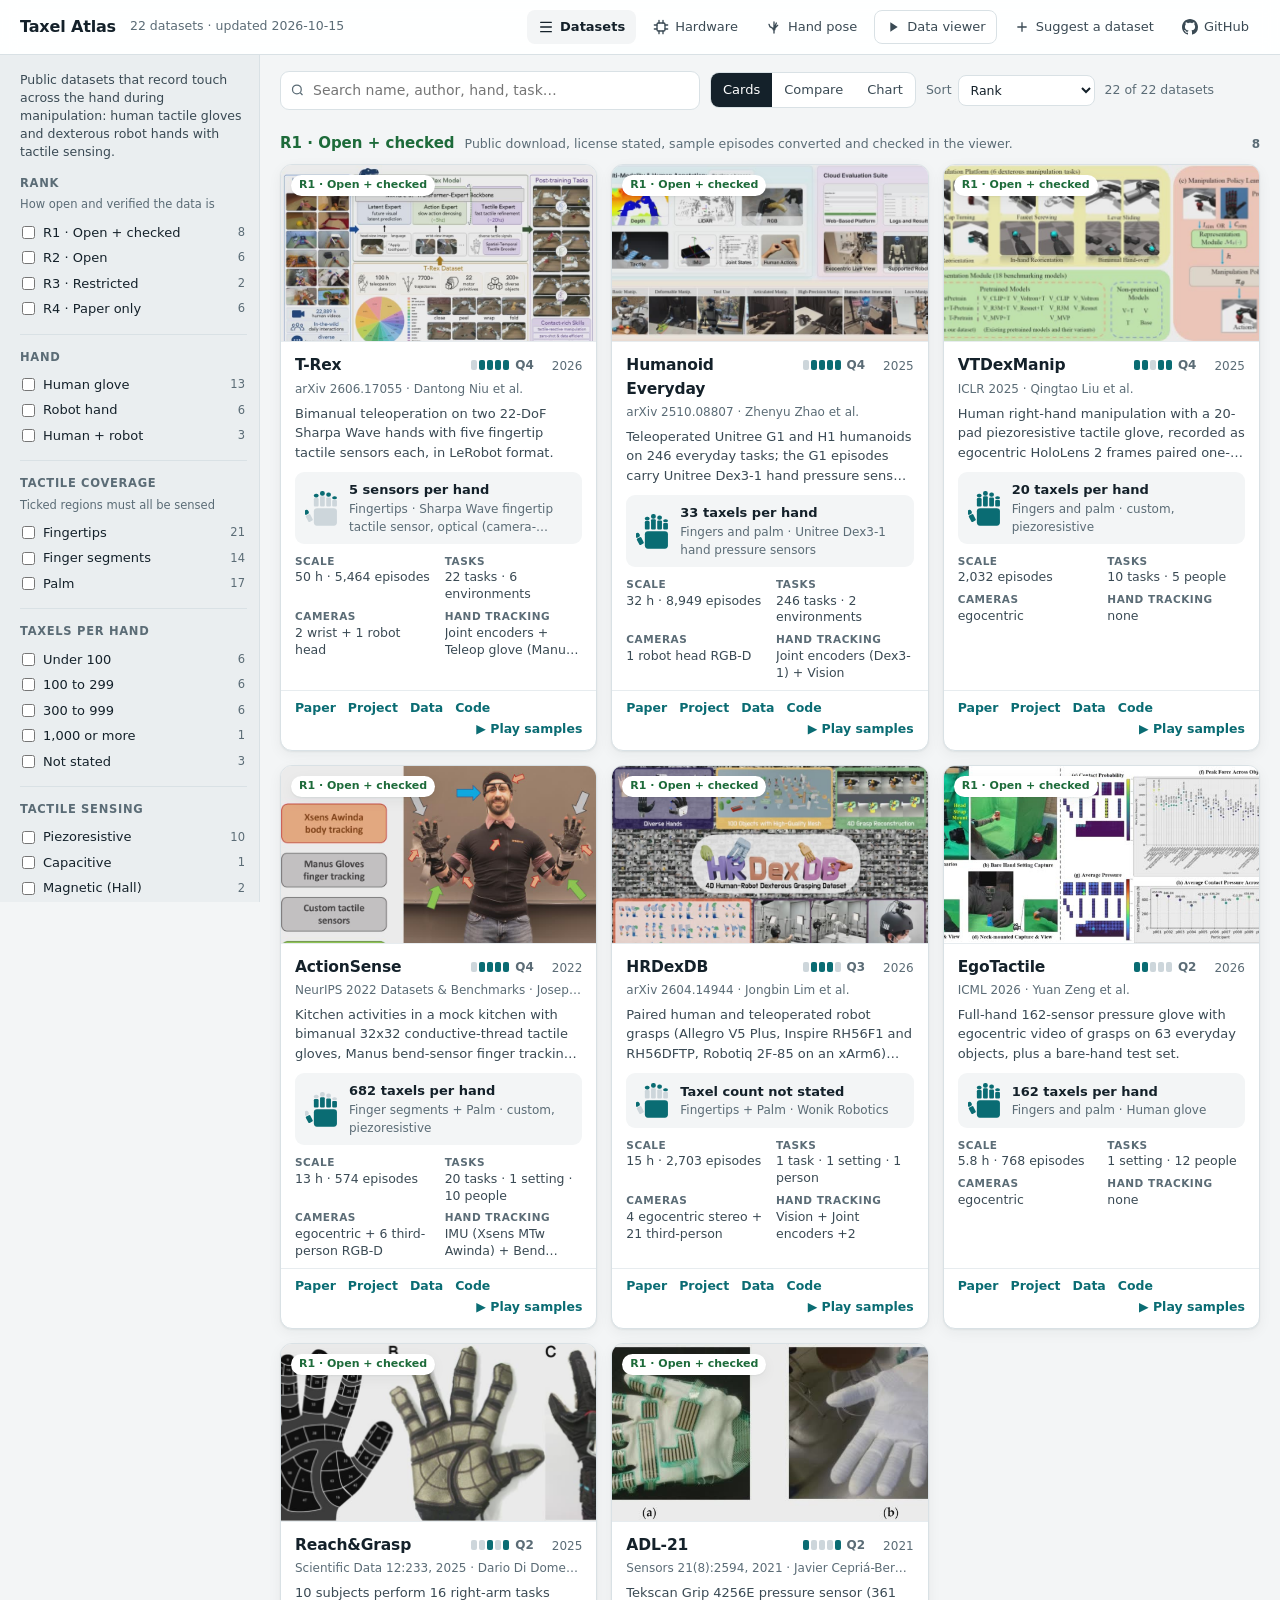
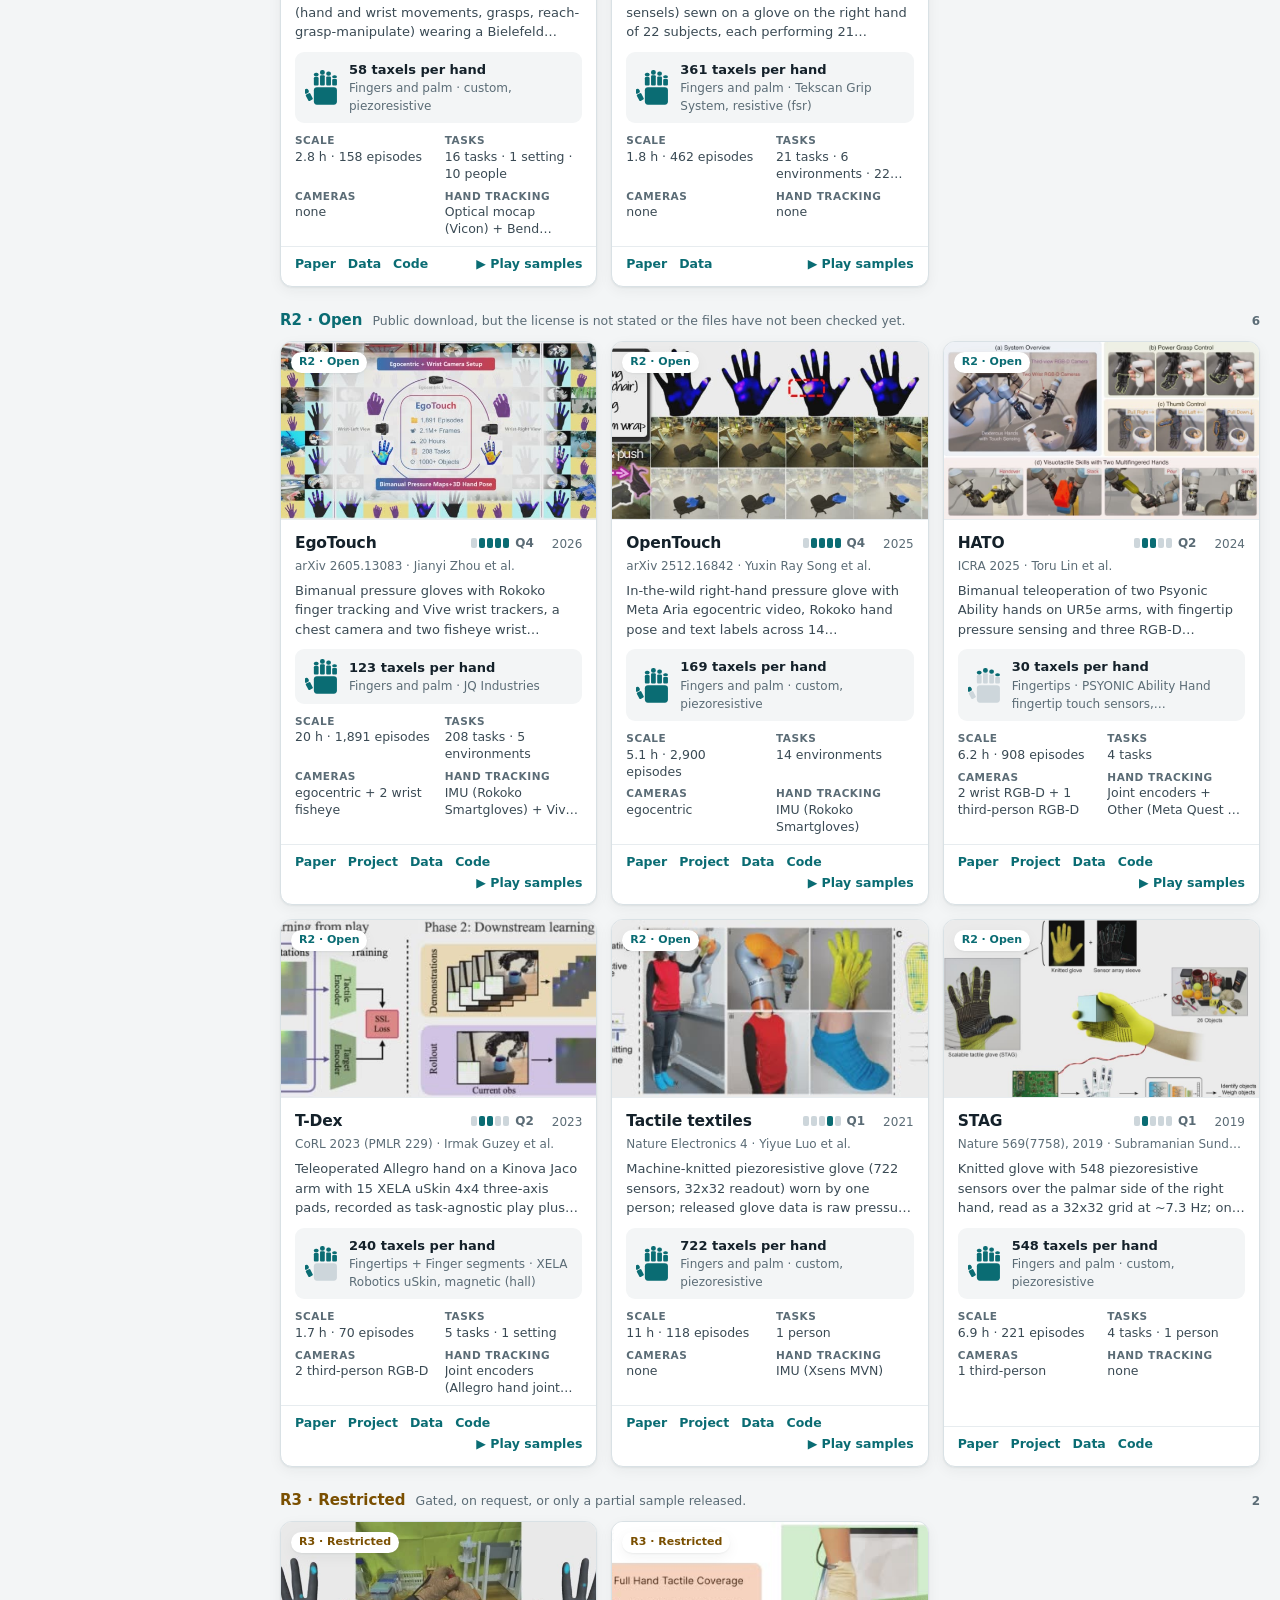
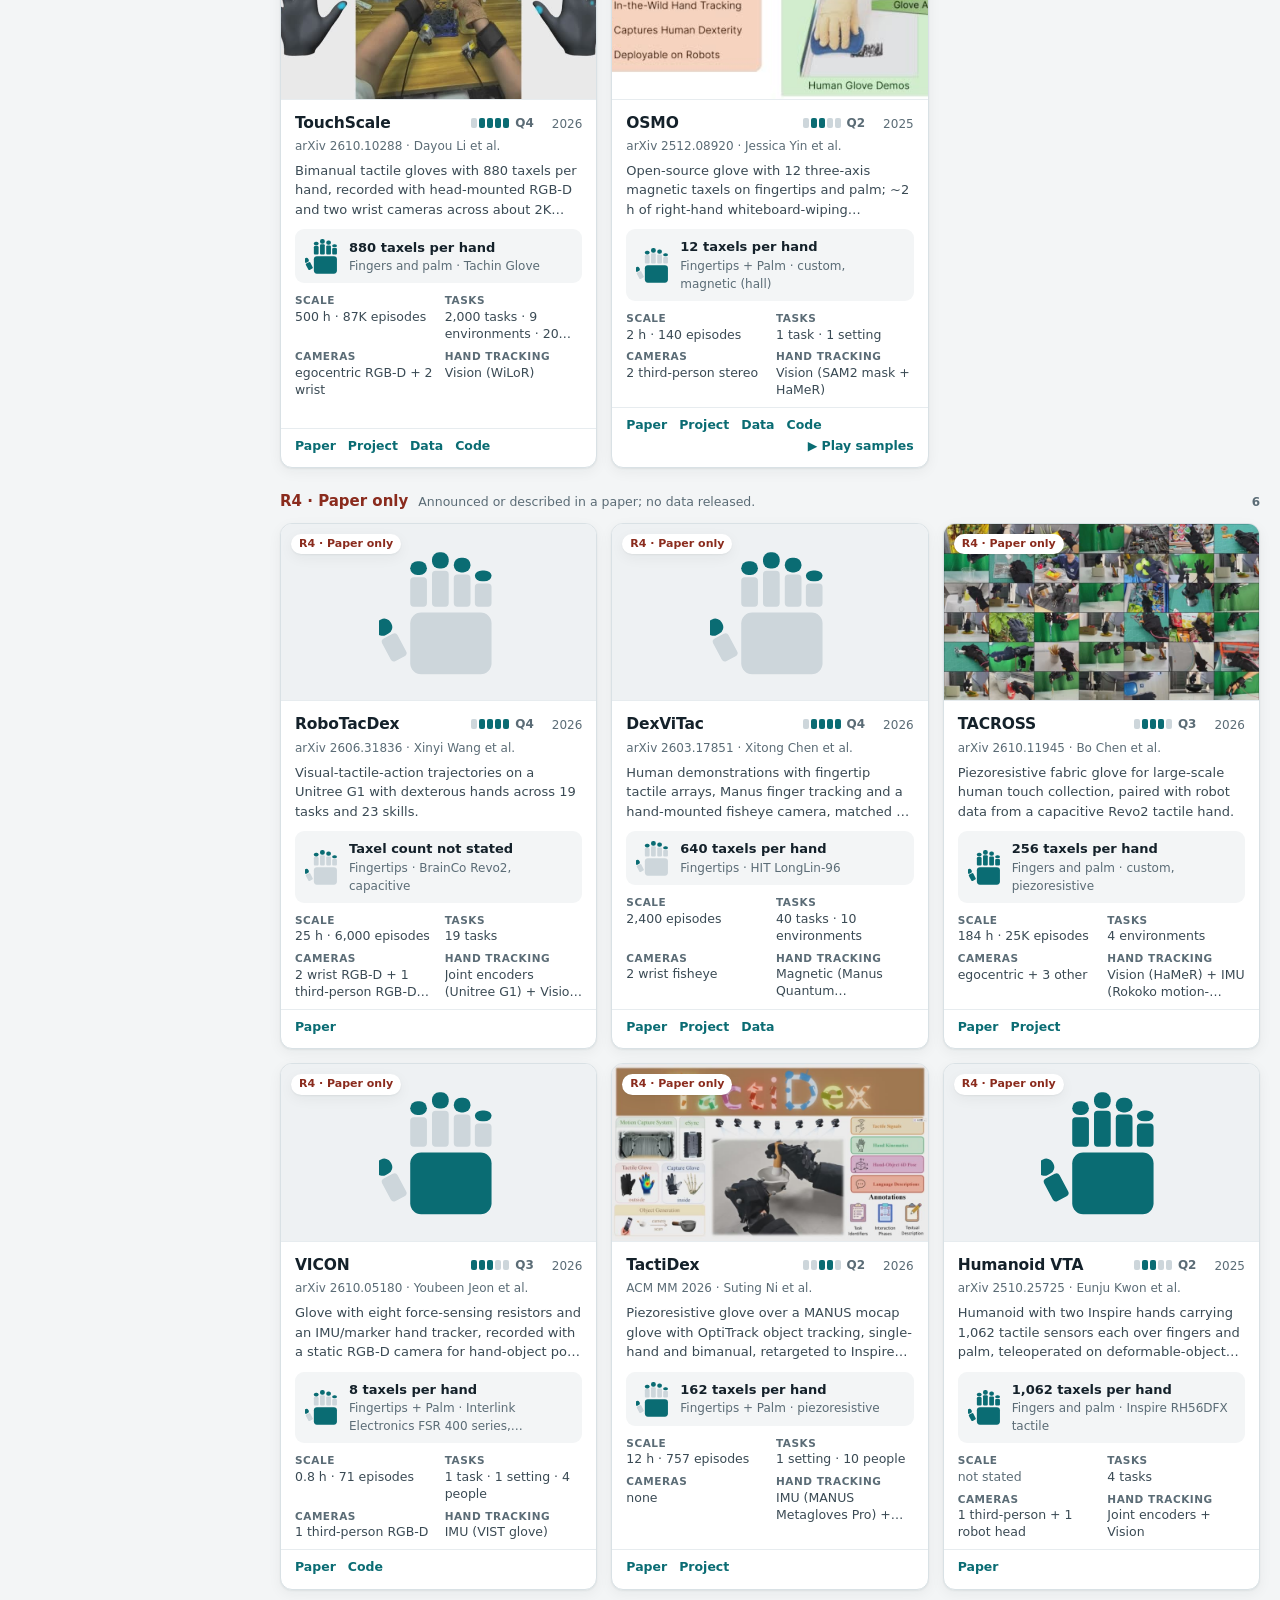
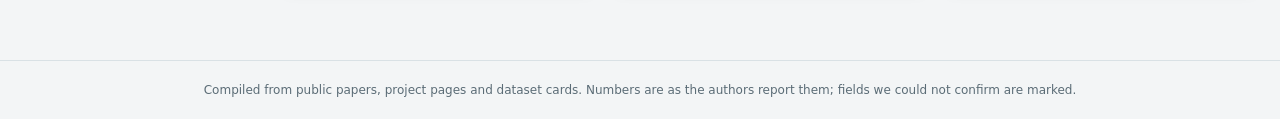
==== commit 20b89de9: "Hand pose page; viewer revisions pose.html lists the 18 hand pose methods behind the catalog's datas" ====
--- a/index.html
+++ b/index.html
@@ -14,6 +14,7 @@
   <nav>
     <a href="./" aria-current="page"><svg viewBox="0 0 24 24" class="ln"><path d="M4 5h16M4 12h16M4 19h16"/></svg><span>Datasets</span></a>
     <a href="hardware.html"><svg viewBox="0 0 24 24" class="ln"><rect x="6" y="6" width="12" height="12" rx="2"/><path d="M9 2v4M15 2v4M9 18v4M15 18v4M2 9h4M2 15h4M18 9h4M18 15h4"/></svg><span>Hardware</span></a>
+    <a href="pose.html"><svg viewBox="0 0 24 24" class="ln"><path d="M12 21v-6M12 15 6 11.5 4.5 8M12 15V4.5M12 15l3.5-9M12 15l5.5-5.5"/><circle cx="12" cy="15" r="1.4"/></svg><span>Hand pose</span></a>
     <a href="viewer/" class="pri"><svg viewBox="0 0 24 24"><path d="M8 5v14l11-7z"/></svg><span>Data viewer</span></a>
     <a id="contrib" href="#"><svg viewBox="0 0 24 24"><path d="M11 5h2v14h-2zM5 11h14v2H5z"/></svg><span>Suggest a dataset</span></a>
     <a id="gh" href="#" aria-label="GitHub repository"><svg viewBox="0 0 16 16"><path d="M8 0C3.58 0 0 3.58 0 8c0 3.54 2.29 6.53 5.47 7.59.4.07.55-.17.55-.38 0-.19-.01-.82-.01-1.49-2.01.37-2.53-.49-2.69-.94-.09-.23-.48-.94-.82-1.13-.28-.15-.68-.52-.01-.53.63-.01 1.08.58 1.23.82.72 1.21 1.87.87 2.33.66.07-.52.28-.87.51-1.07-1.78-.2-3.64-.89-3.64-3.95 0-.87.31-1.59.82-2.15-.08-.2-.36-1.02.08-2.12 0 0 .67-.21 2.2.82.64-.18 1.32-.27 2-.27.68 0 1.36.09 2 .27 1.53-1.04 2.2-.82 2.2-.82.44 1.1.16 1.92.08 2.12.51.56.82 1.27.82 2.15 0 3.07-1.87 3.75-3.65 3.95.29.25.54.73.54 1.48 0 1.07-.01 1.93-.01 2.2 0 .21.15.46.55.38A8.013 8.013 0 0016 8c0-4.42-3.58-8-8-8z"/></svg><span>GitHub</span></a>
--- a/assets/site.css
+++ b/assets/site.css
@@ -153,6 +153,7 @@
   body[data-filters="open"]::after{content:"";position:fixed;inset:0;background:rgba(10,18,22,.4);z-index:15}
   .filtbtn{display:inline-flex;border:1px solid var(--line);background:var(--panel);border-radius:9px;padding:7px 12px;cursor:pointer}
   .top{padding:10px 16px}.top .sum{display:none}.top nav a span{display:none}
+  .top h1{white-space:nowrap}.top nav{gap:2px}.top nav a{padding:6px 8px}
   .main{padding:14px 16px 40px}
   .kv{grid-template-columns:1fr}.kv dt{margin-top:6px}
 }
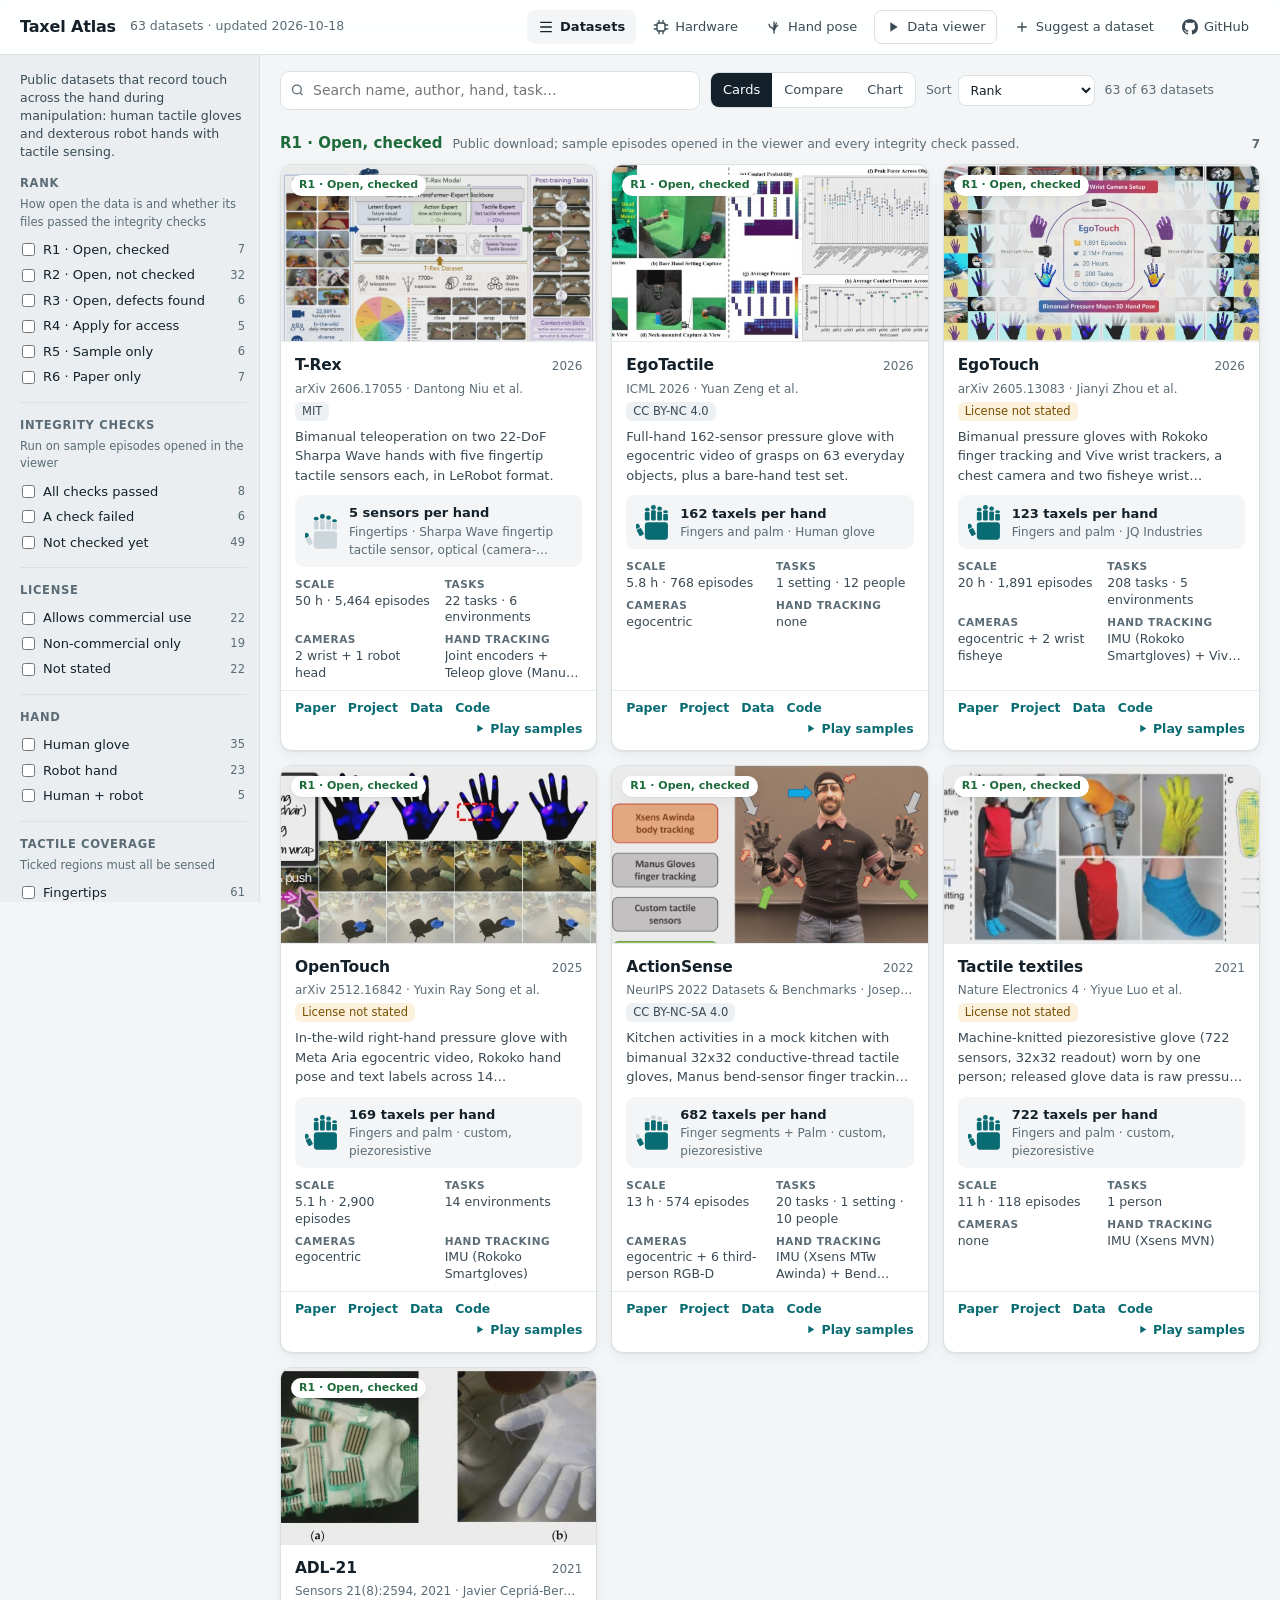
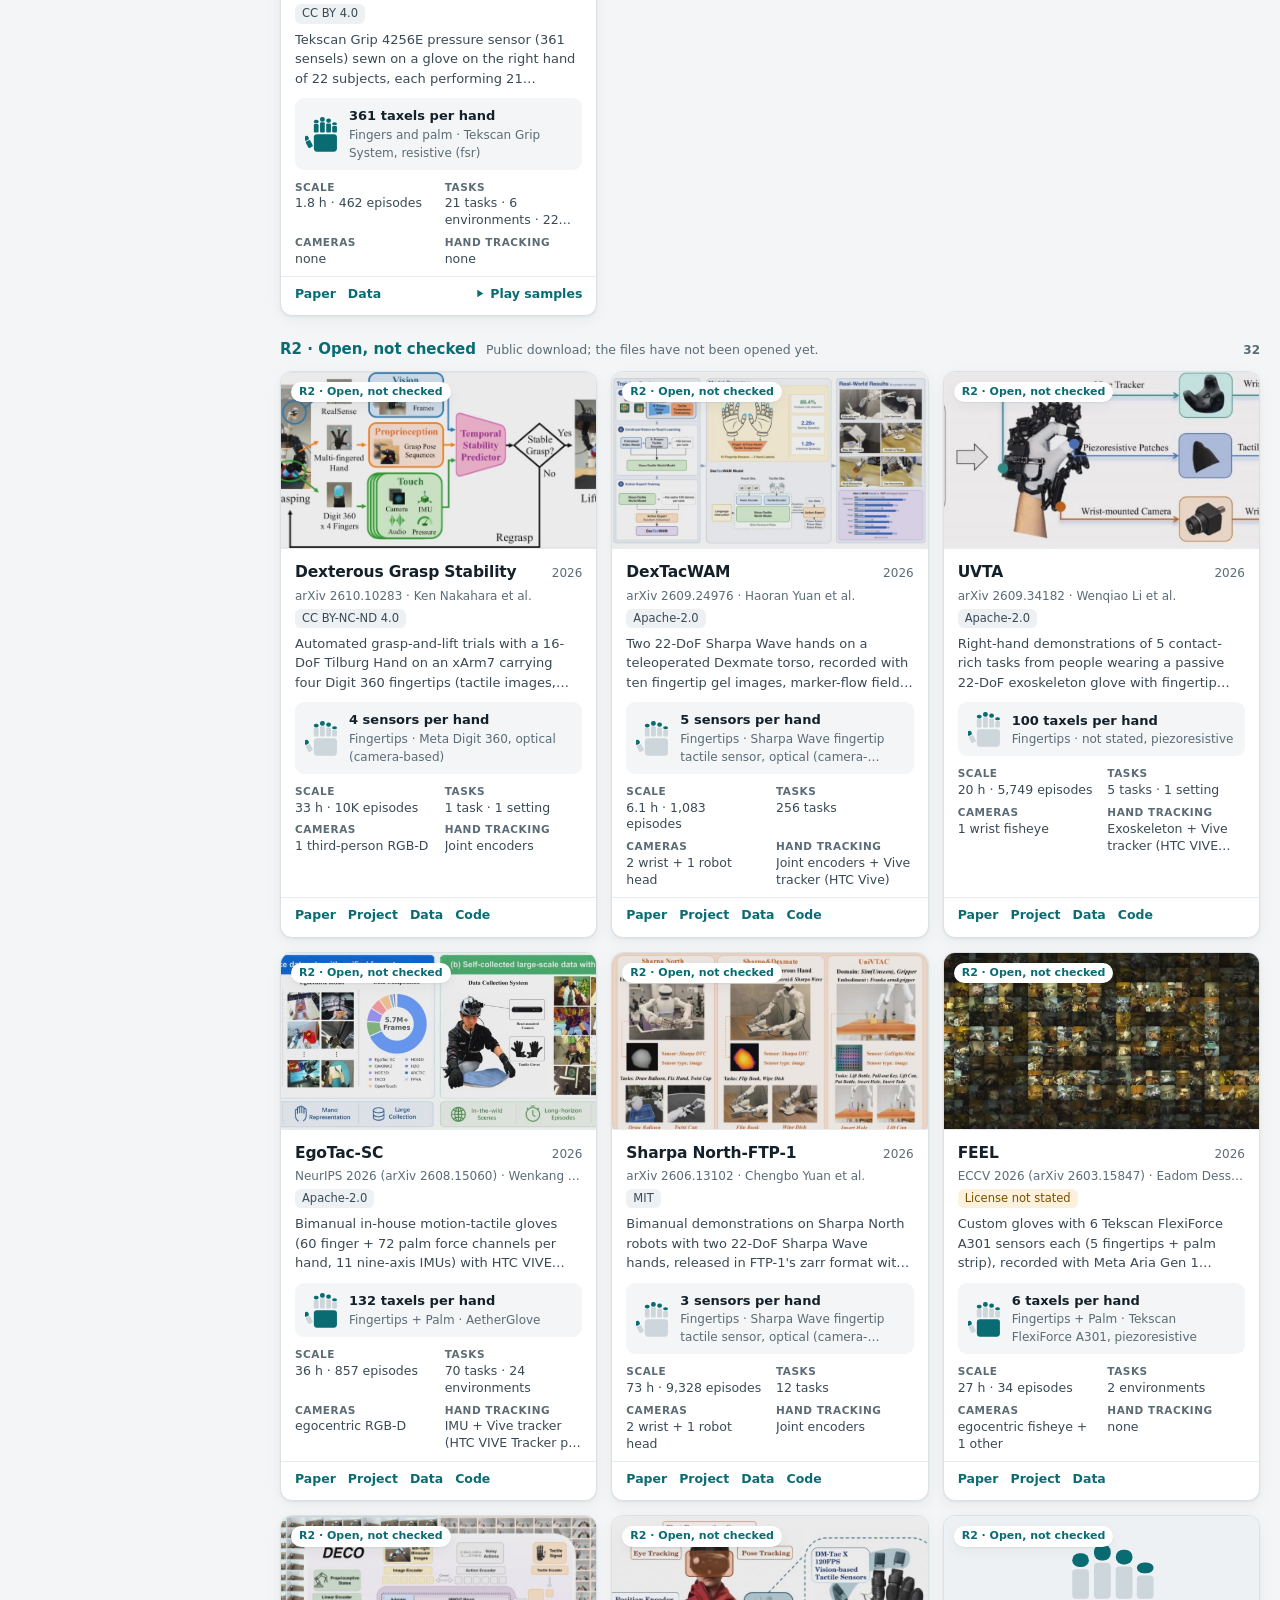
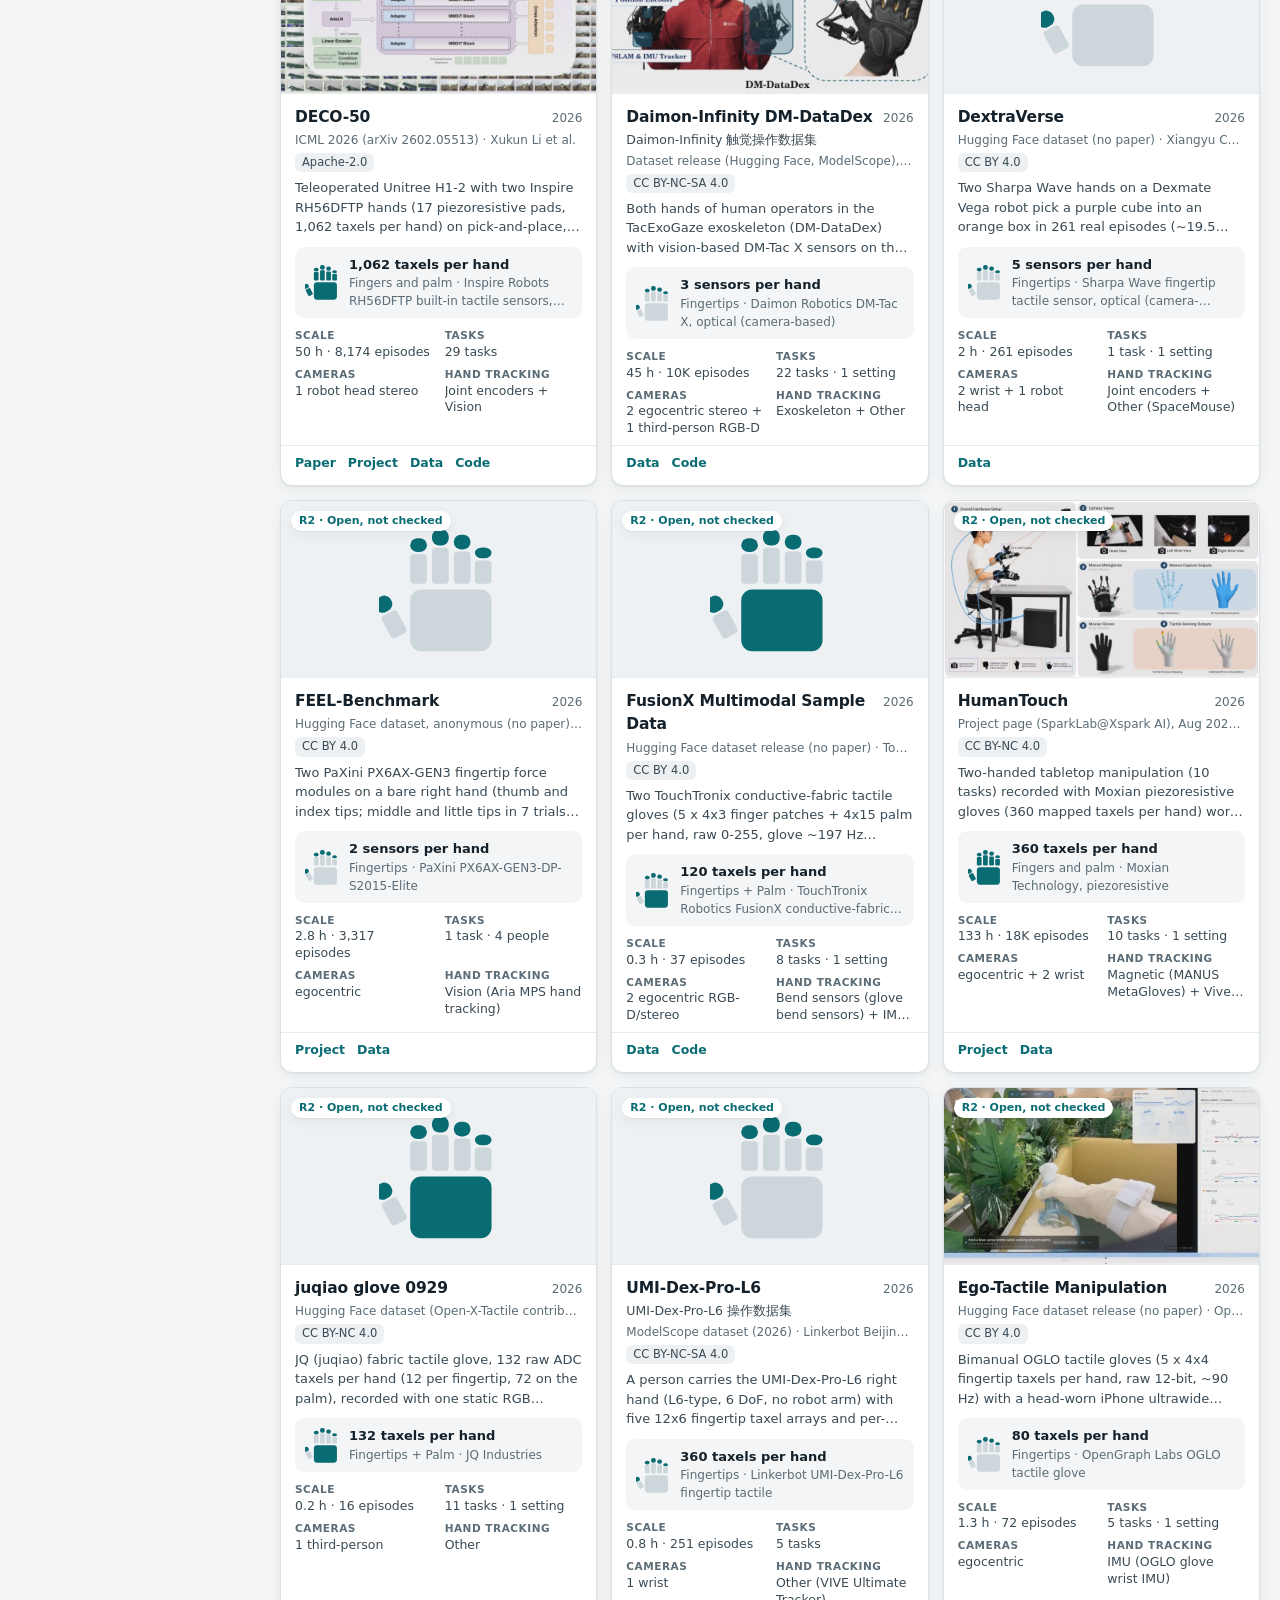
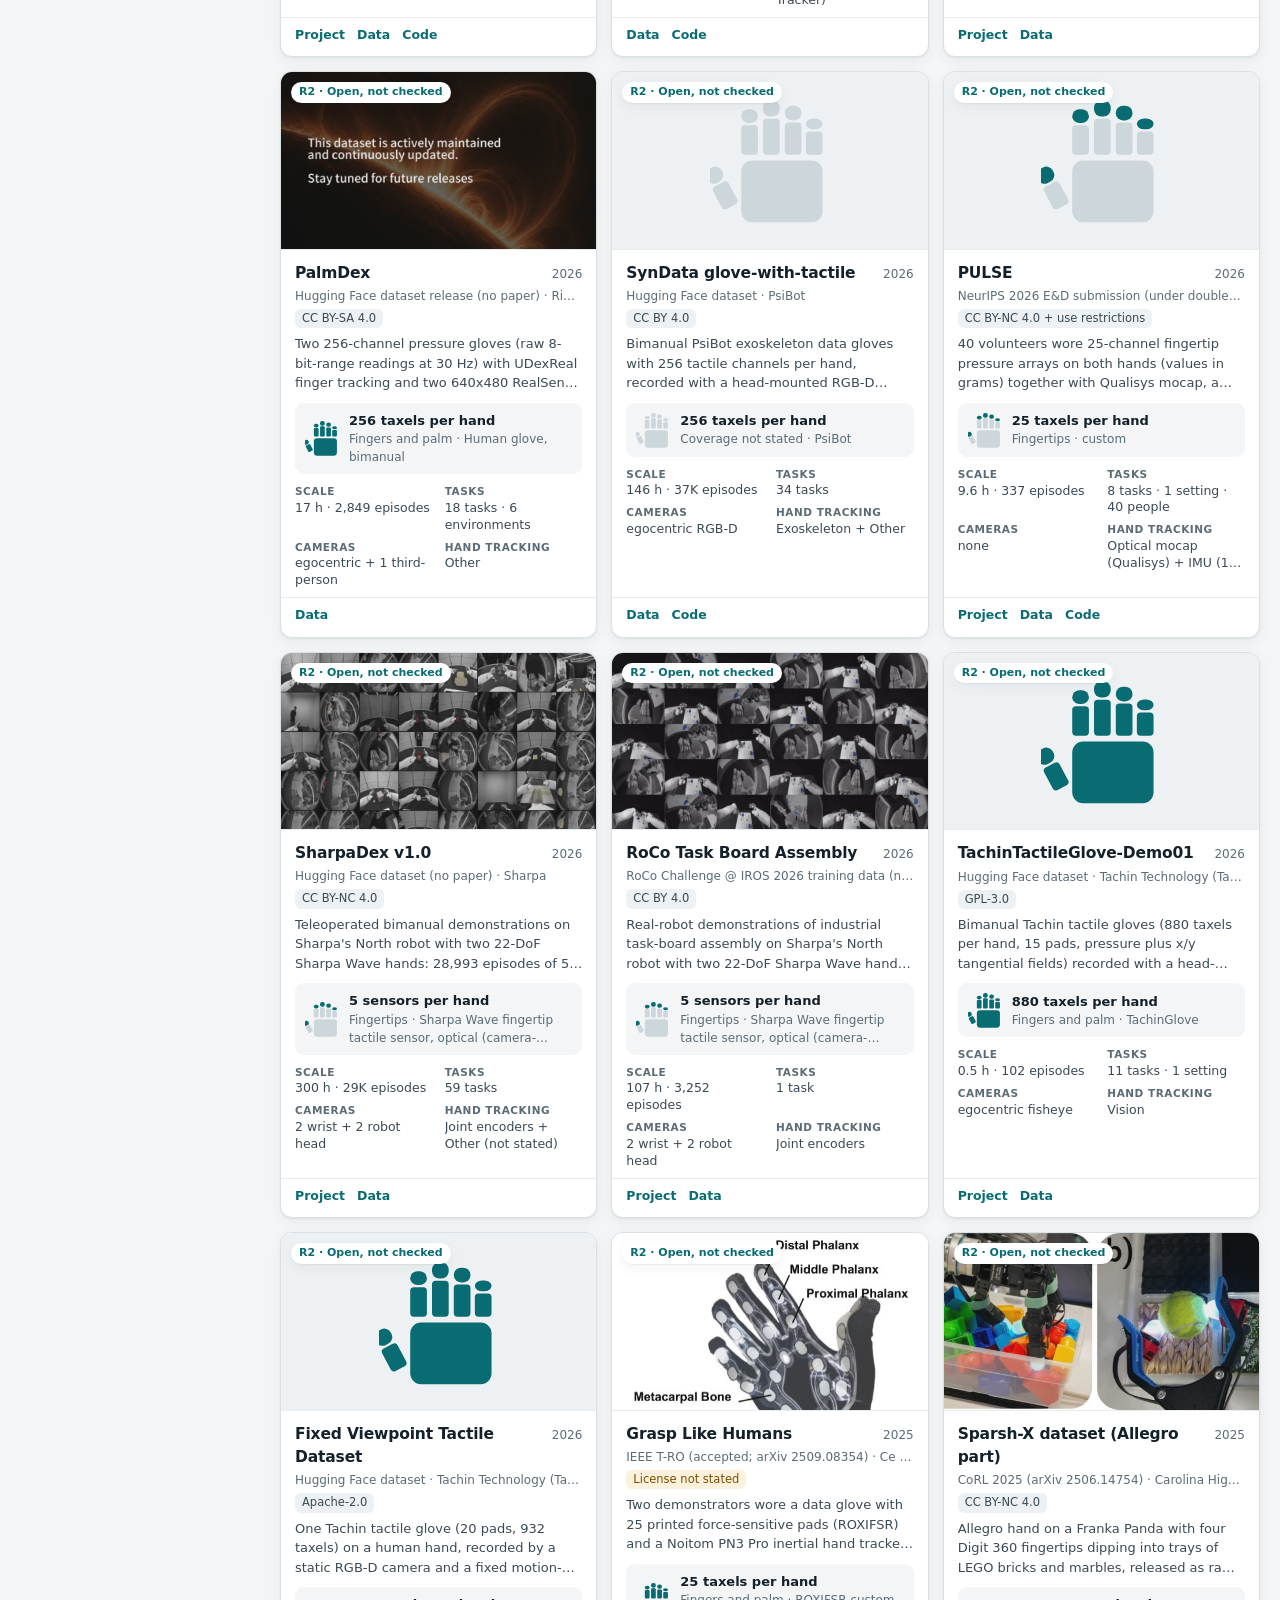
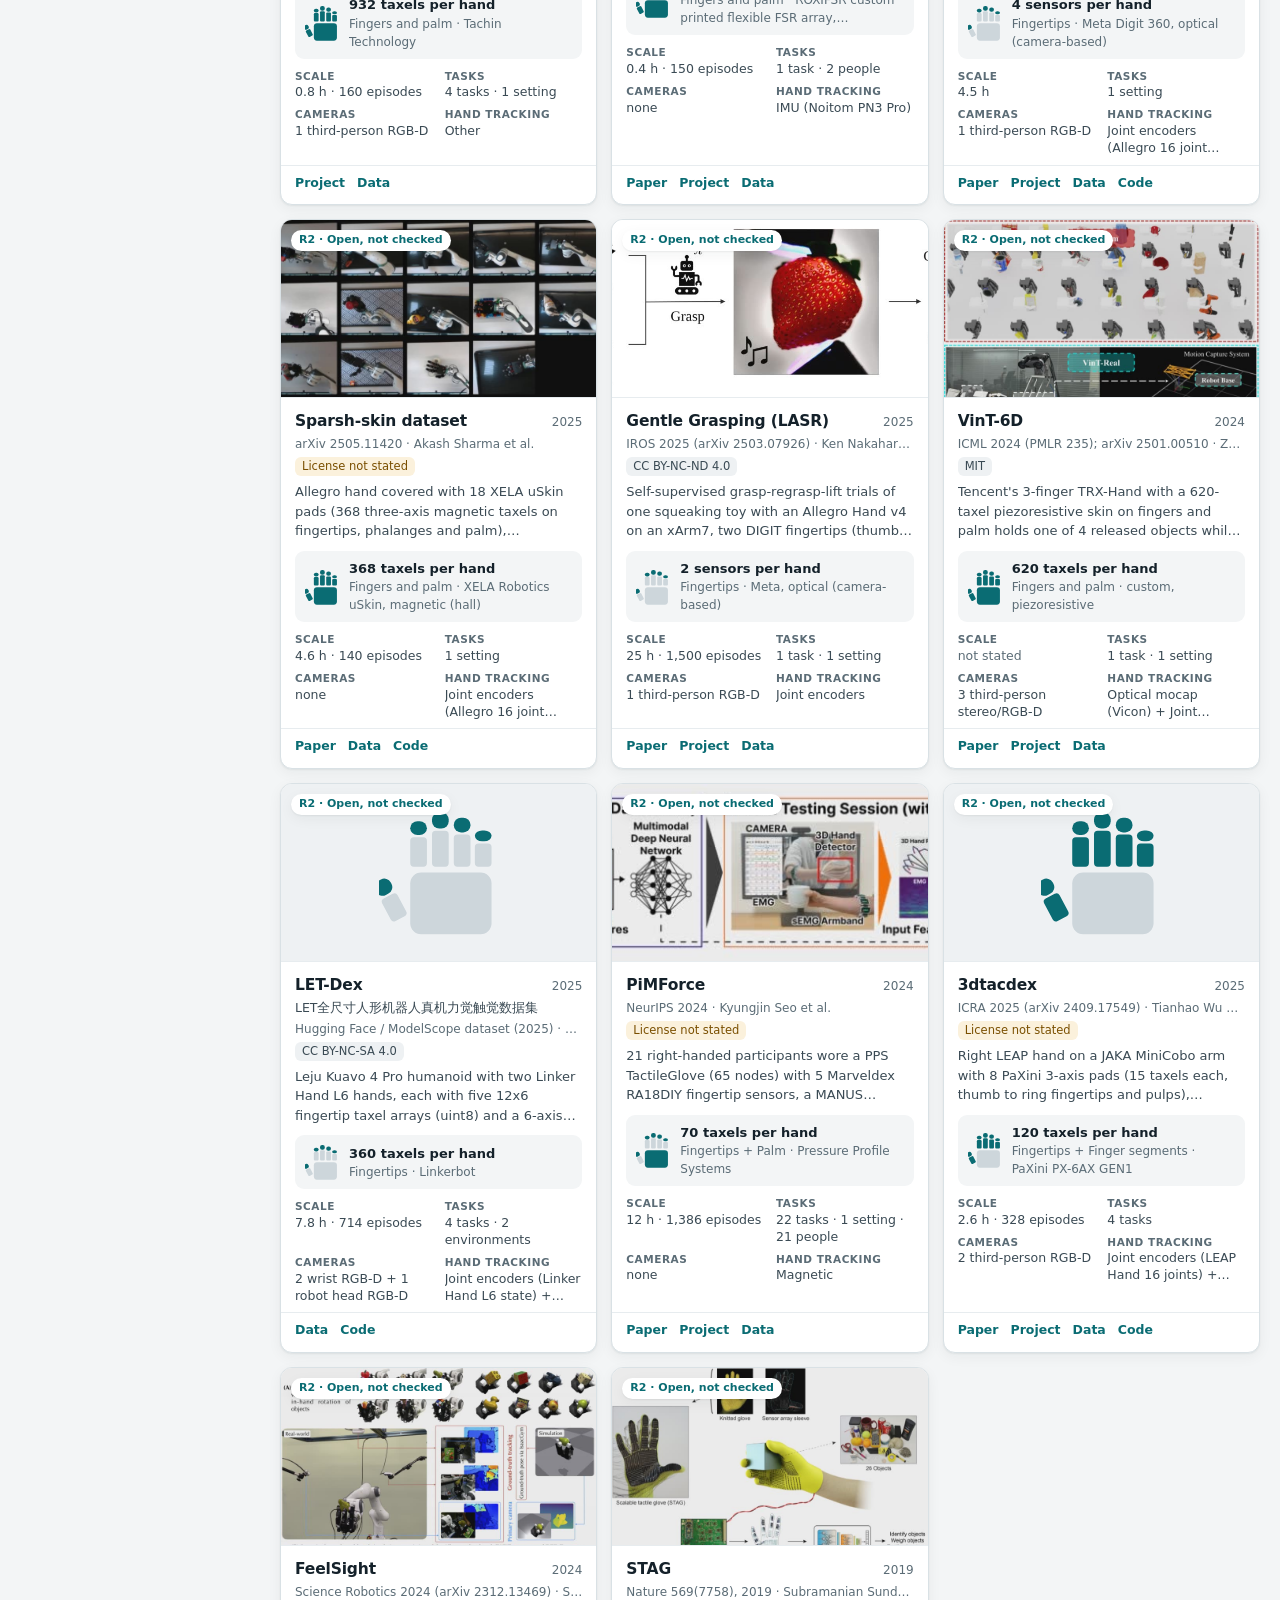
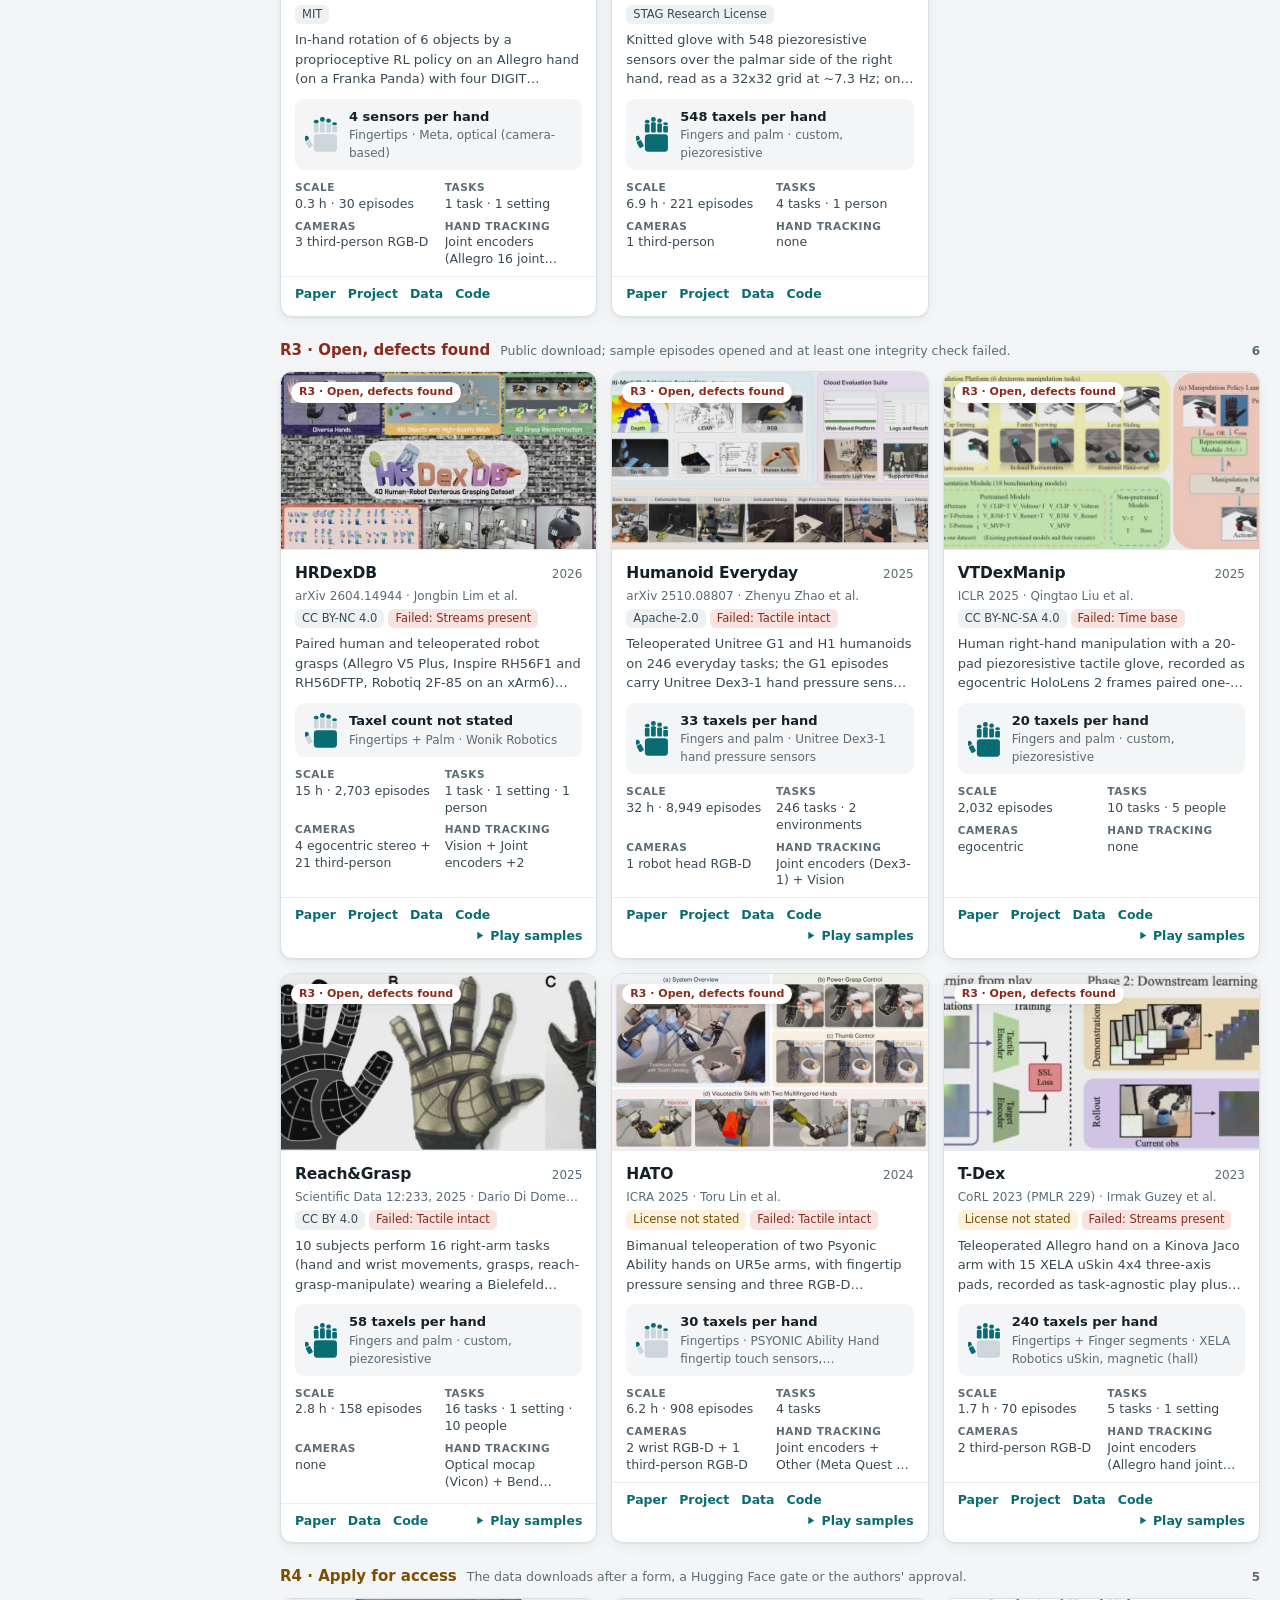
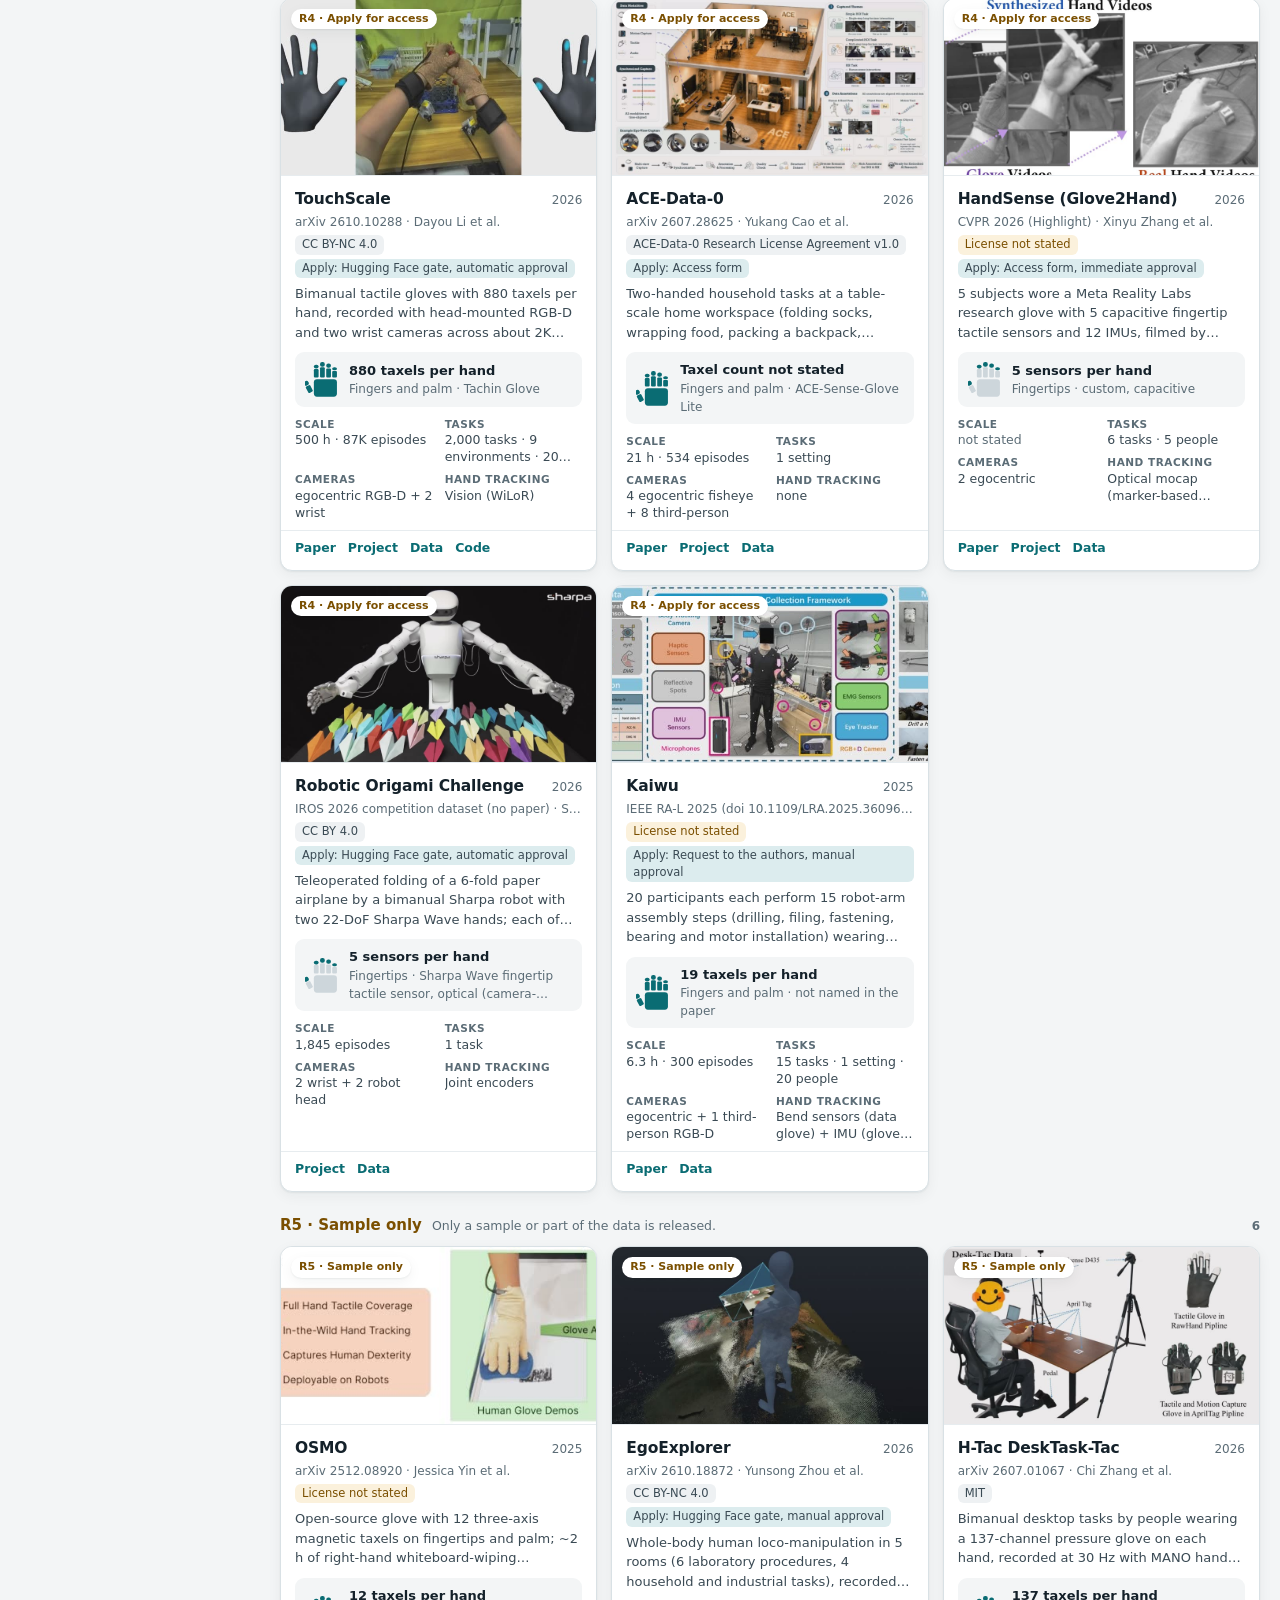
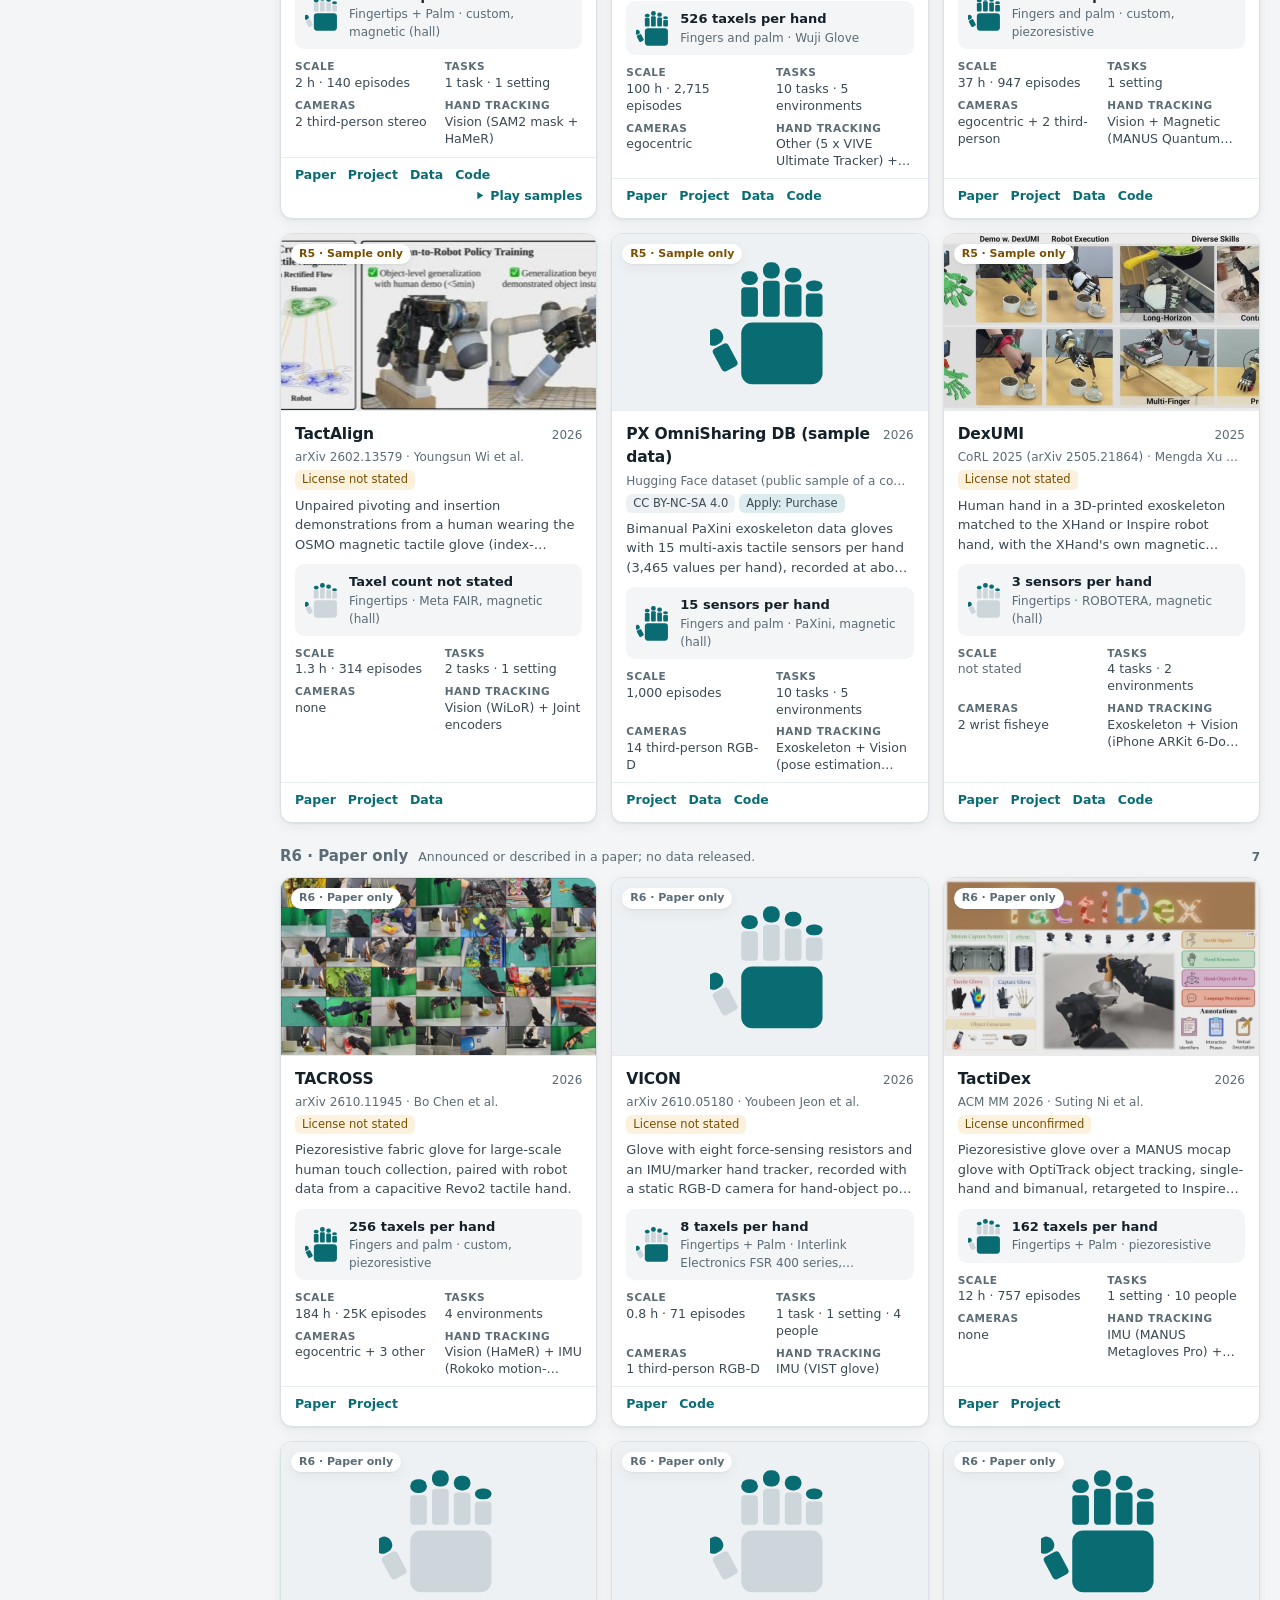
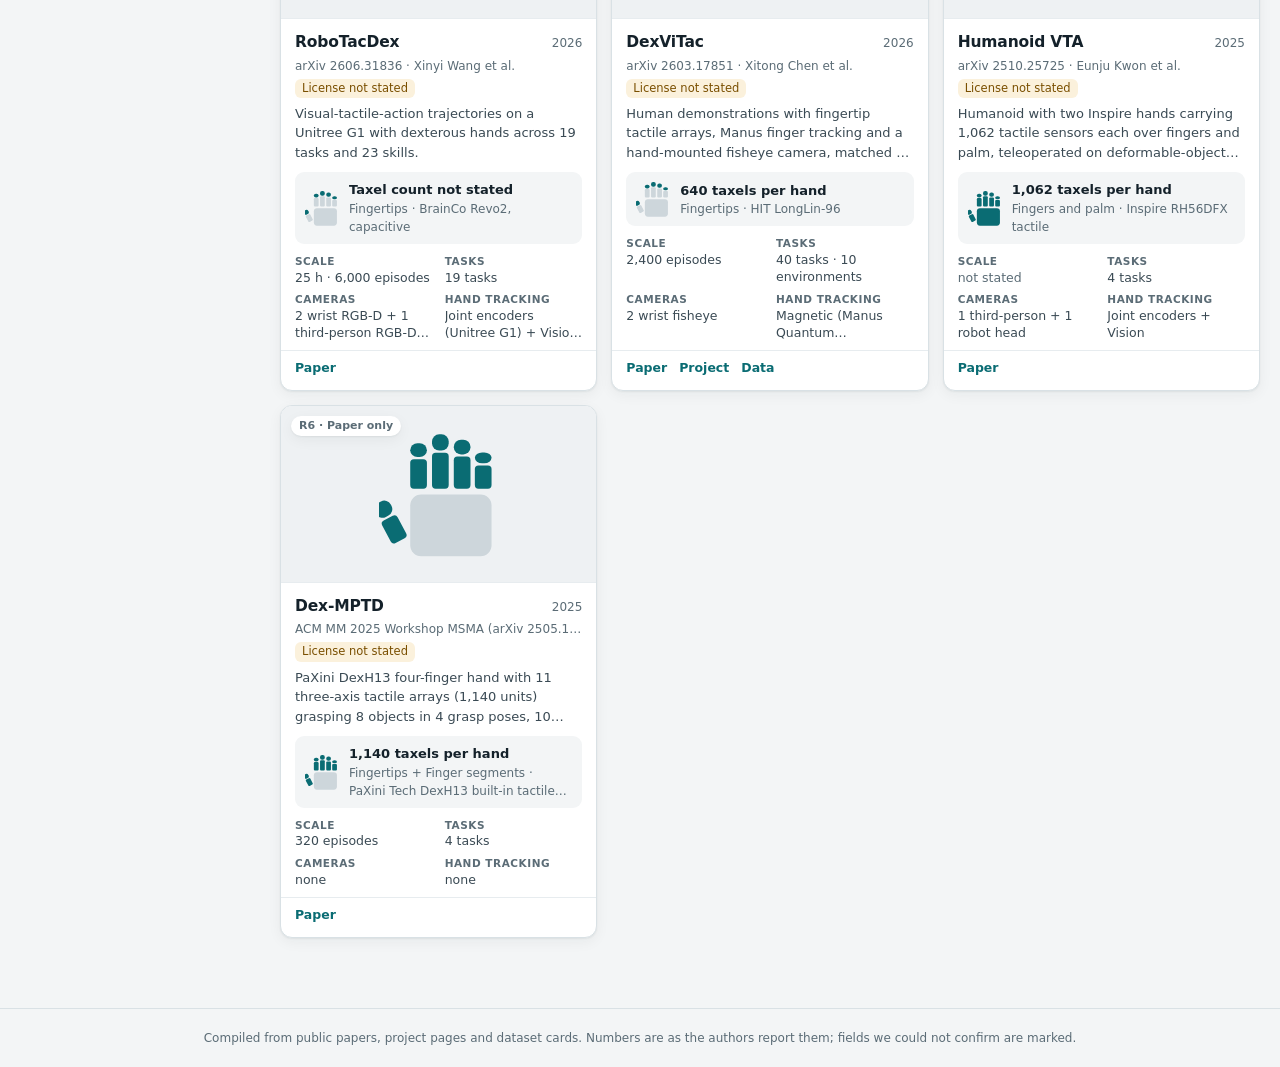
==== commit 922c871d: "Rank from openness and data integrity; license and access shown apart The rank no longer depends on " ====
--- a/index.html
+++ b/index.html
@@ -27,7 +27,7 @@
       <button class="filtbtn" id="filtbtn" aria-controls="facets">Filters</button>
       <label class="search"><svg viewBox="0 0 24 24"><circle cx="11" cy="11" r="7"/><path d="m20 20-3.5-3.5"/></svg><input id="q" type="search" placeholder="Search name, author, hand, task…" aria-label="Search"></label>
       <div class="seg" role="group" aria-label="View"><button data-view="cards" aria-pressed="true">Cards</button><button data-view="table" aria-pressed="false">Compare</button><button data-view="chart" aria-pressed="false">Chart</button></div>
-      <label class="sort">Sort <select id="sort"><option value="rank">Rank</option><option value="year">Newest</option><option value="taxels">Taxels per hand</option><option value="hours">Hours</option><option value="tasks">Tasks</option><option value="name">Name</option></select></label>
+      <label class="sort">Sort <select id="sort"><option value="rank">Rank</option><option value="contents">Contents</option><option value="year">Newest</option><option value="taxels">Taxels per hand</option><option value="hours">Hours</option><option value="tasks">Tasks</option><option value="name">Name</option></select></label>
       <span class="count" id="count" aria-live="polite"></span>
     </div>
     <div class="chips" id="chips"></div>
--- a/assets/site.css
+++ b/assets/site.css
@@ -58,7 +58,7 @@
 .filtbtn{display:none}
 .chips{display:flex;flex-wrap:wrap;gap:6px;margin:-4px 0 12px}
 .chips button{border:1px solid var(--line);background:var(--panel);border-radius:999px;padding:3px 10px;font-size:12px;cursor:pointer;color:var(--ink2)}
-.chips button::after{content:" ×";color:var(--muted)}
+.chips button::after{content:"";display:inline-block;width:8px;height:8px;margin-left:6px;background:var(--muted);-webkit-mask:url("data:image/svg+xml,%3Csvg xmlns='http://www.w3.org/2000/svg' viewBox='0 0 10 10'%3E%3Cpath d='M1 1l8 8M9 1 1 9' stroke='black' stroke-width='1.6'/%3E%3C/svg%3E") center/contain no-repeat;mask:url("data:image/svg+xml,%3Csvg xmlns='http://www.w3.org/2000/svg' viewBox='0 0 10 10'%3E%3Cpath d='M1 1l8 8M9 1 1 9' stroke='black' stroke-width='1.6'/%3E%3C/svg%3E") center/contain no-repeat}
 /* ---------- cards ---------- */
 .grid{display:grid;grid-template-columns:repeat(auto-fill,minmax(290px,1fr));gap:14px}
 .card{display:flex;flex-direction:column;background:var(--panel);border:1px solid var(--line);border-radius:12px;overflow:hidden;box-shadow:var(--shadow);cursor:pointer;transition:border-color .15s,transform .15s}
@@ -67,7 +67,7 @@
 .thumb img{width:100%;height:100%;object-fit:cover;background:#fff}
 .thumb .glyph{width:38%;height:auto}
 .badge{position:absolute;left:10px;top:10px;font-size:11px;font-weight:650;padding:2px 8px;border-radius:999px;background:var(--panel);box-shadow:var(--shadow)}
-.rk{font-weight:650}.rk1{color:var(--ok)}.rk2{color:var(--accent)}.rk3{color:var(--warn)}.rk4{color:var(--bad)}
+.rk{font-weight:650}.rk1{color:var(--ok)}.rk2{color:var(--accent)}.rk3{color:var(--bad)}.rk4,.rk5{color:var(--warn)}.rk6{color:var(--muted)}
 .rk-t{font-size:12px;white-space:nowrap}
 .rgroup{margin:0 0 22px}.rgroup h2{display:flex;align-items:baseline;gap:10px;flex-wrap:wrap;font-size:15px;margin:4px 0 10px}
 .rgroup h2 span:not(.rh){font-size:12.5px;font-weight:400;color:var(--muted)}.rgroup h2 small{font-size:12px;color:var(--muted);margin-left:auto}
@@ -89,6 +89,12 @@
 .tags{display:flex;flex-wrap:wrap;gap:4px;margin-top:2px}
 .tag{font-size:11.5px;padding:1px 7px;border-radius:6px;background:var(--accent-soft);color:var(--ink2)}
 .tag.dim{background:var(--pre);color:var(--muted)}
+.tag.lic{background:var(--pre);color:var(--ink2)}.tag.lic.un{background:var(--warn-soft);color:var(--warn)}
+.tag.gate{background:var(--accent-soft);color:var(--ink2)}.tag.bad{background:var(--bad-soft);color:var(--bad)}
+.card .tags{margin-top:-2px}
+.ql.chk{display:flex;flex-wrap:wrap;gap:2px 14px;margin:0}.ql.chk li.on{color:var(--ok)}.ql.chk li.no{color:var(--bad);font-weight:600}
+.faults{list-style:none;margin:6px 0 4px;padding:0;font-size:13px;color:var(--ink2)}.faults li{margin:4px 0}
+.faults b{font-size:11px;font-weight:650;padding:0 6px;border-radius:4px;margin-right:4px}.fd{background:var(--bad-soft);color:var(--bad)}.fm{background:var(--pre);color:var(--muted)}
 .links{display:flex;flex-wrap:wrap;gap:2px 12px;padding:8px 14px 12px;border-top:1px solid var(--line2);font-size:12.5px}
 .links a{text-decoration:none;font-weight:550}
 .links a:hover{text-decoration:underline}
@@ -109,6 +115,12 @@
 .srcs{margin-top:14px;font-size:12px;color:var(--muted)}.srcs ul{margin:6px 0 0;padding-left:18px}.srcs a{word-break:break-all}
 .kv .sub{display:block;color:var(--muted);font-size:12px}
 .empty{padding:40px 0;color:var(--muted);text-align:center}
+.zhn{display:flex;flex-wrap:wrap;gap:2px 8px;align-items:baseline;margin-top:-4px;font-size:12.5px;color:var(--ink2)}
+.trn{font-size:10.5px;font-weight:650;line-height:1.5;padding:0 5px;border:1px solid currentColor;border-radius:4px;color:var(--warn)}
+.dl header p.zhl{color:var(--ink2)}
+.ql .qi{width:12px;height:12px;fill:none;stroke:currentColor;stroke-width:2.4;stroke-linecap:round;stroke-linejoin:round;vertical-align:-1px;margin-right:5px}
+.vh{position:absolute;width:1px;height:1px;overflow:hidden;clip:rect(0 0 0 0)}
+.usedby{margin:0;padding-left:18px;font-size:13.5px}.usedby li{margin:3px 0}
 /* ---------- glyph ---------- */
 .glyph .o{fill:none;stroke:var(--muted);stroke-width:.7}
 .glyph .r{fill:var(--glyph-off)}
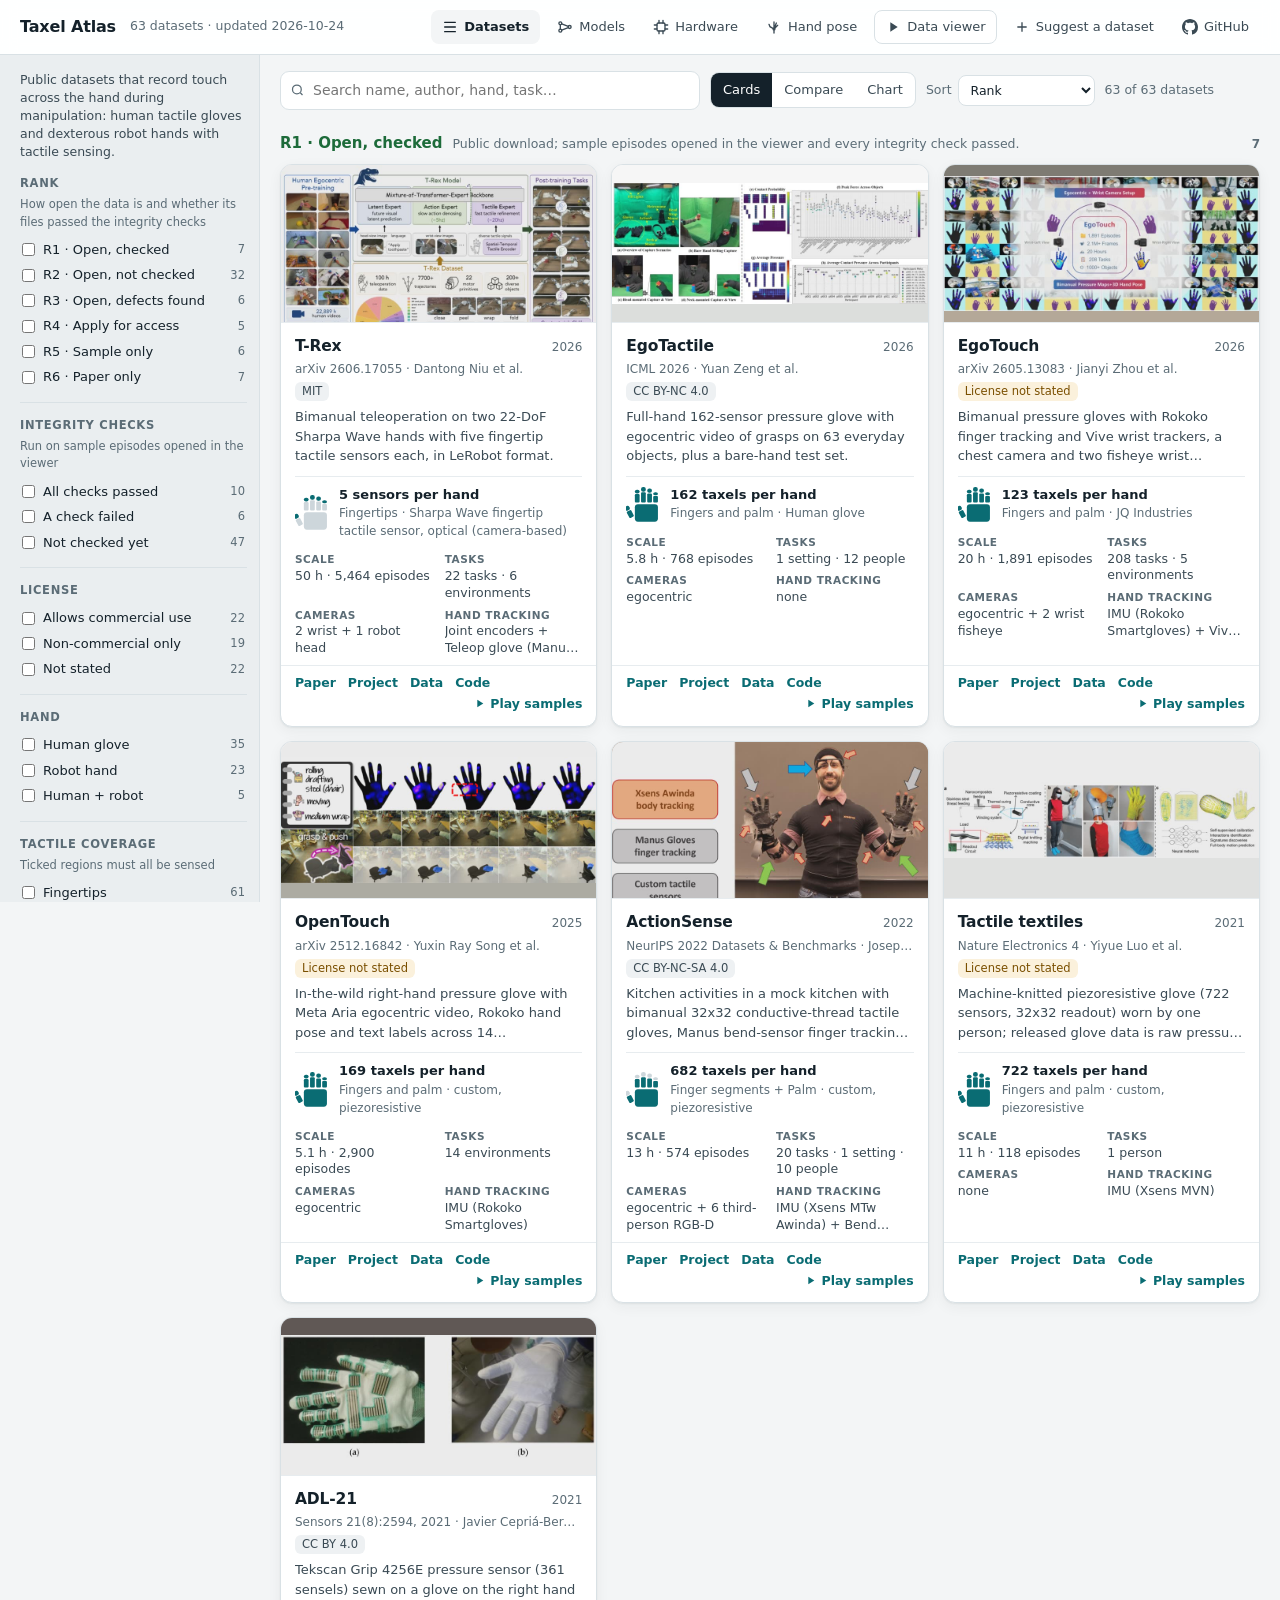
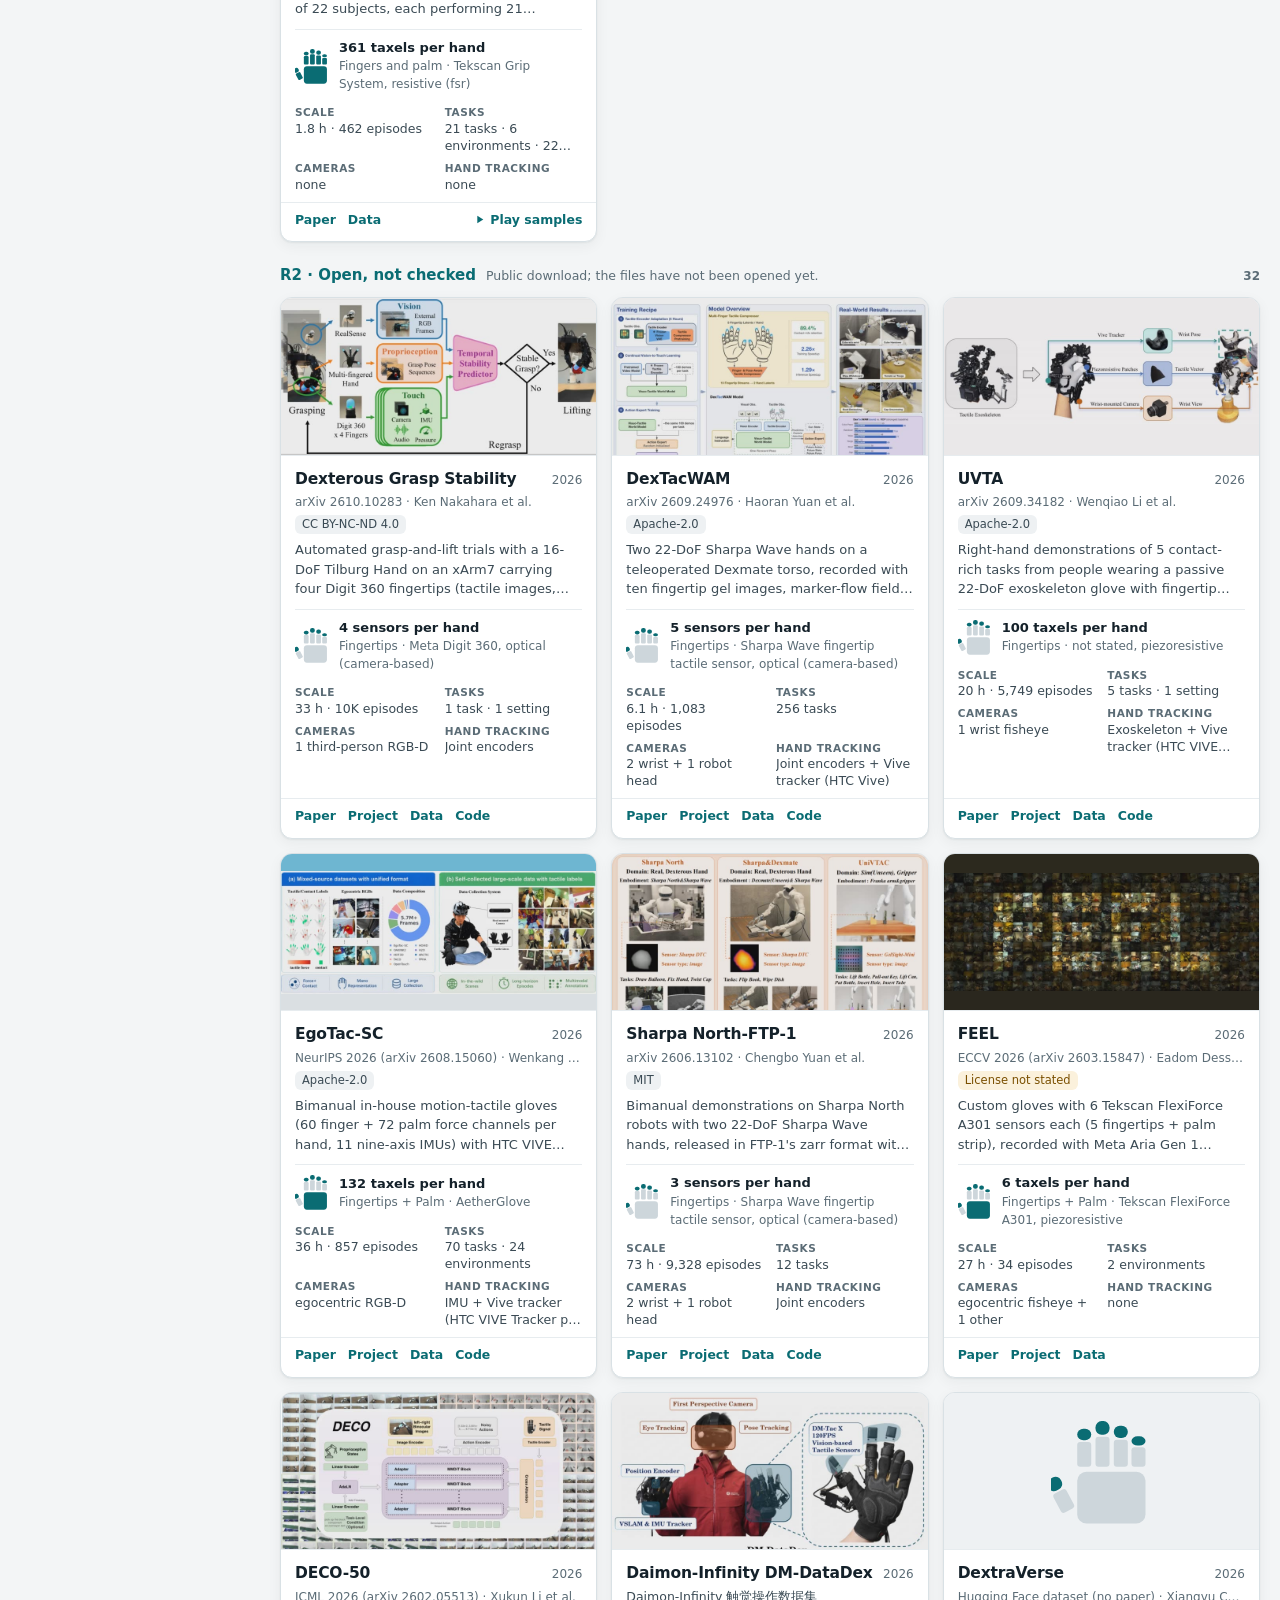
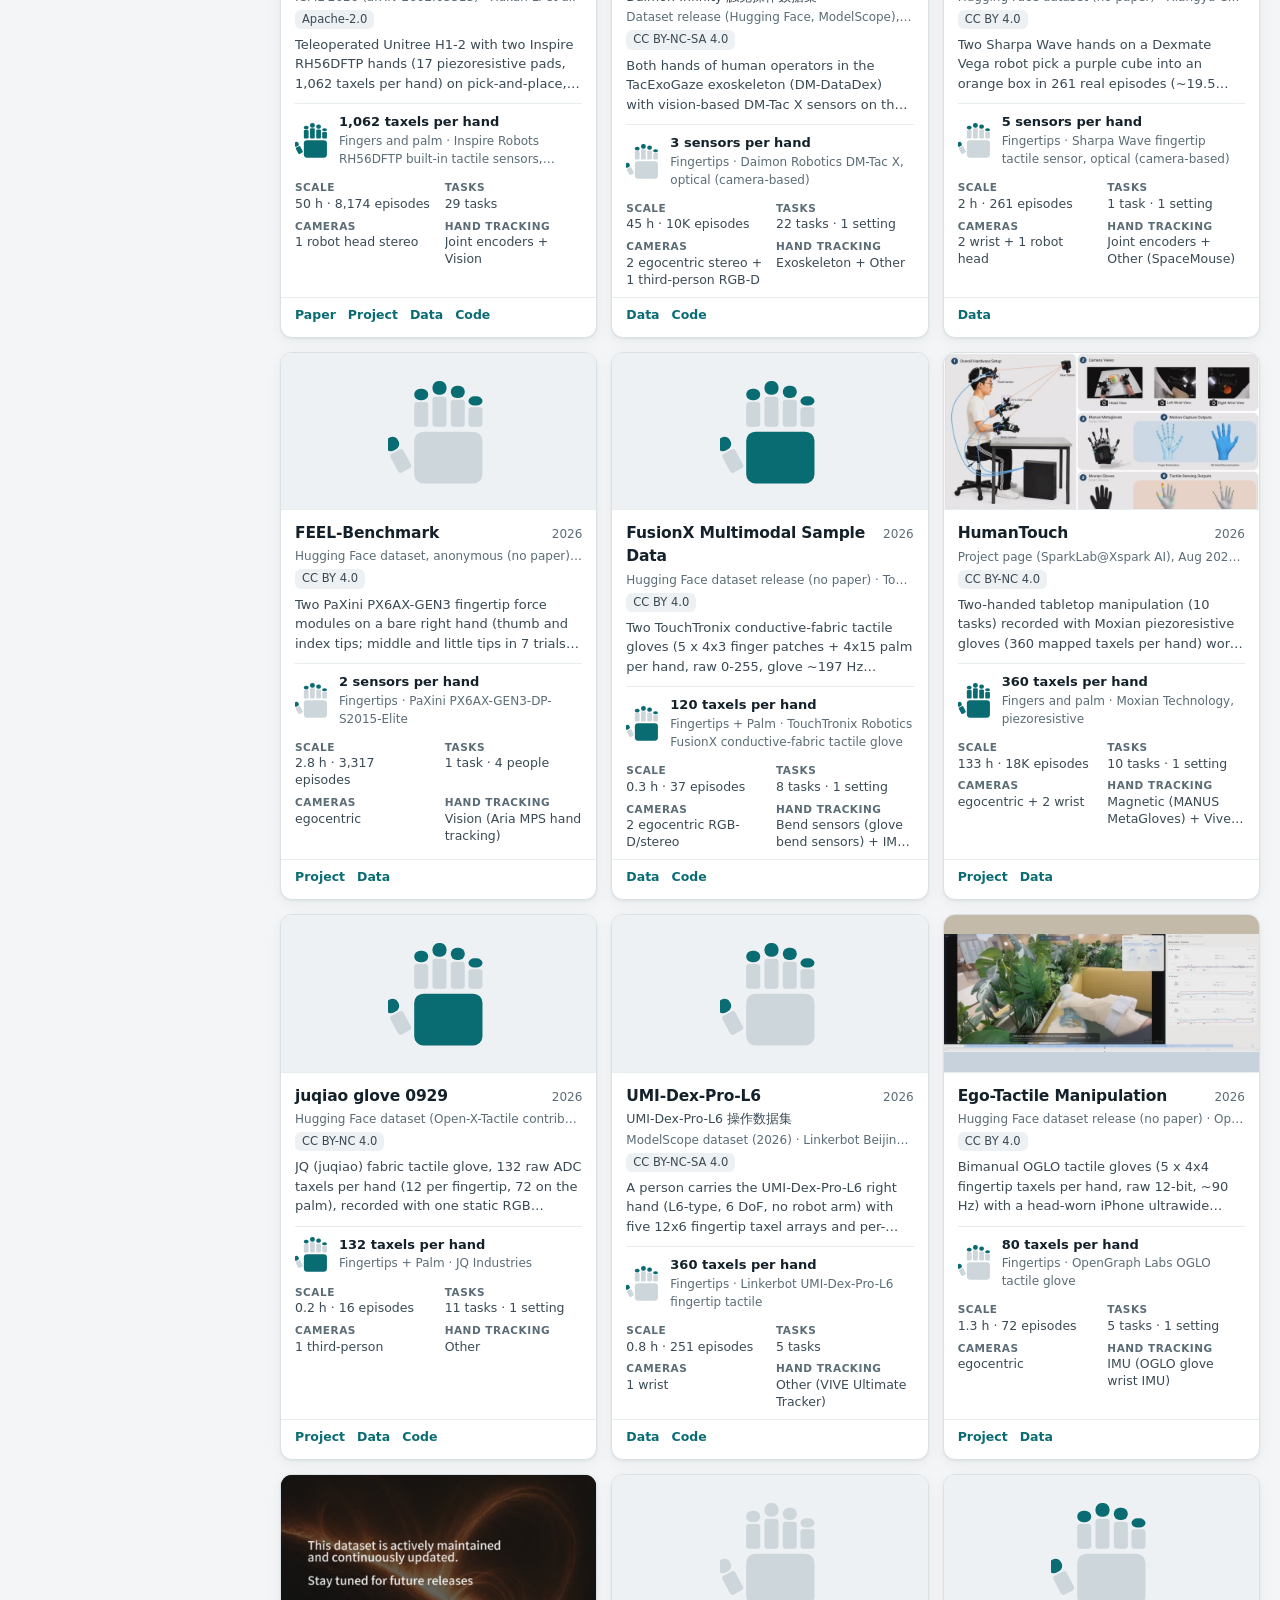
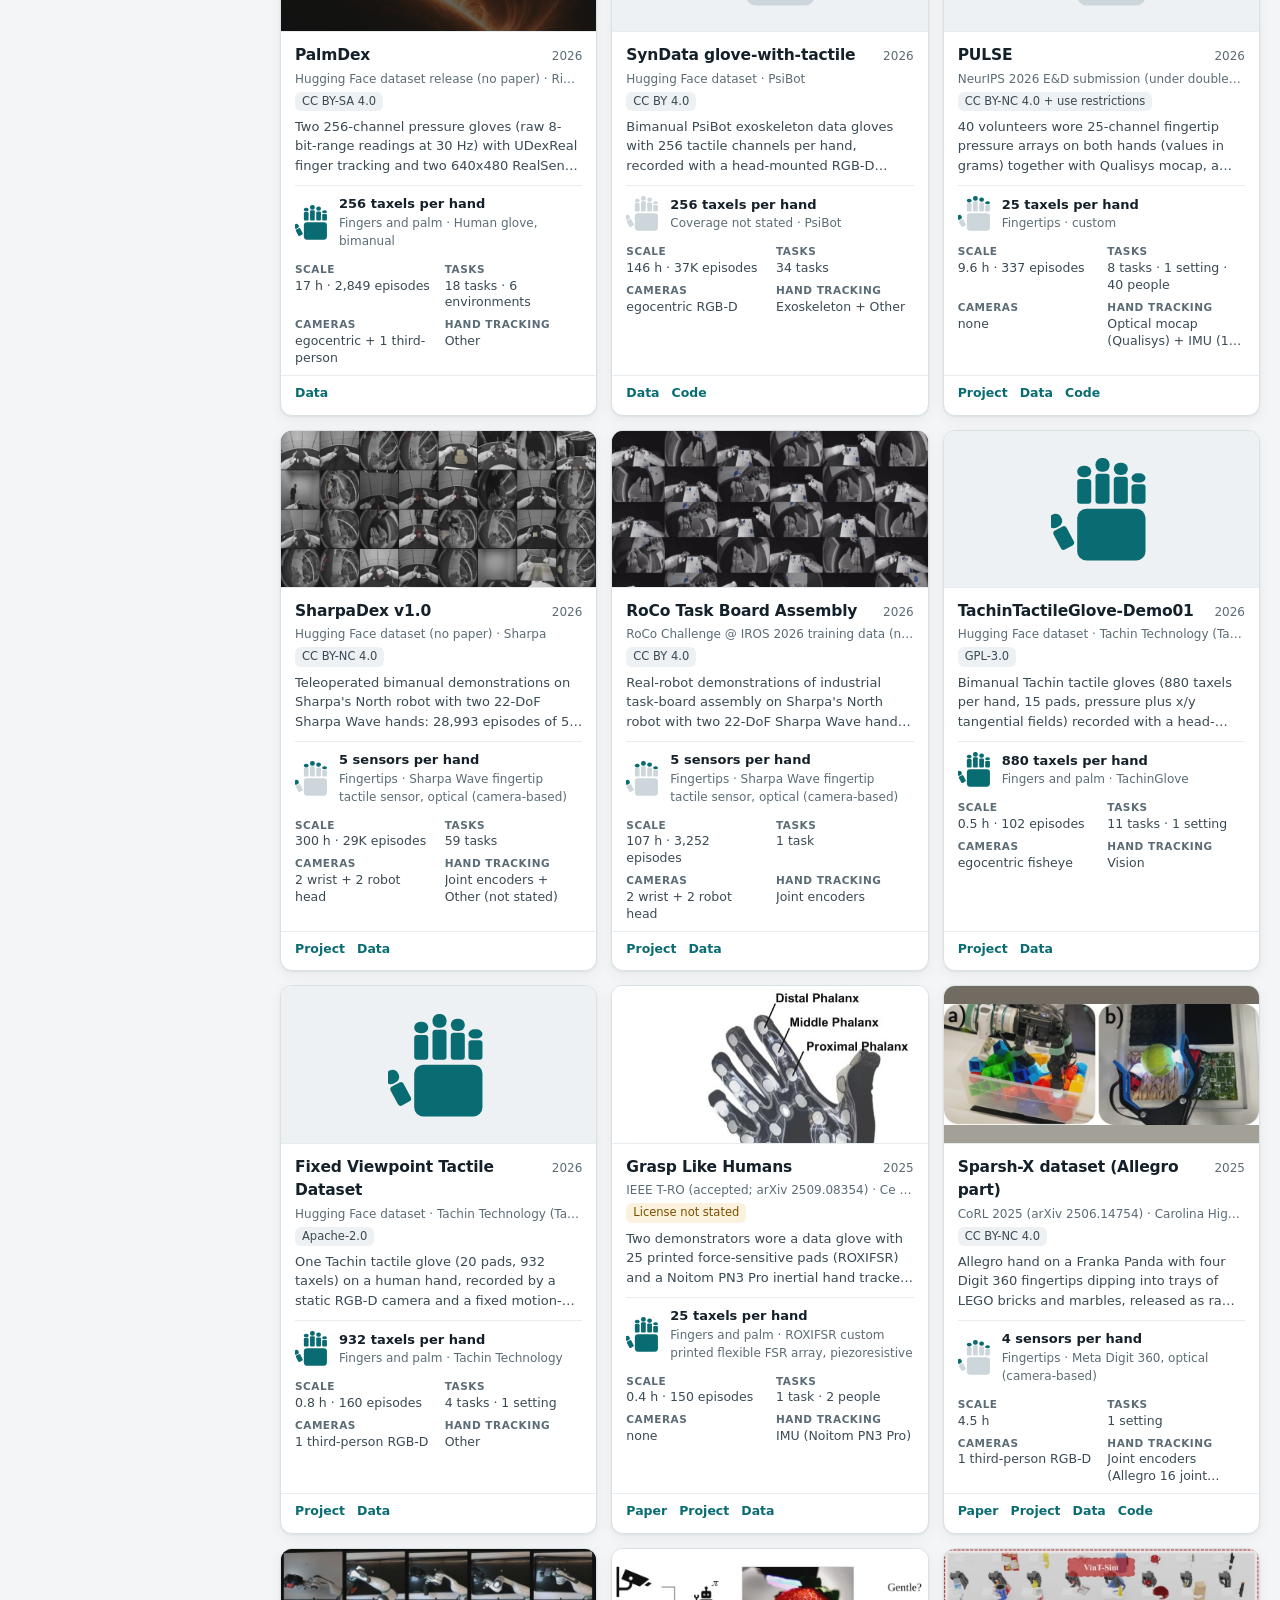
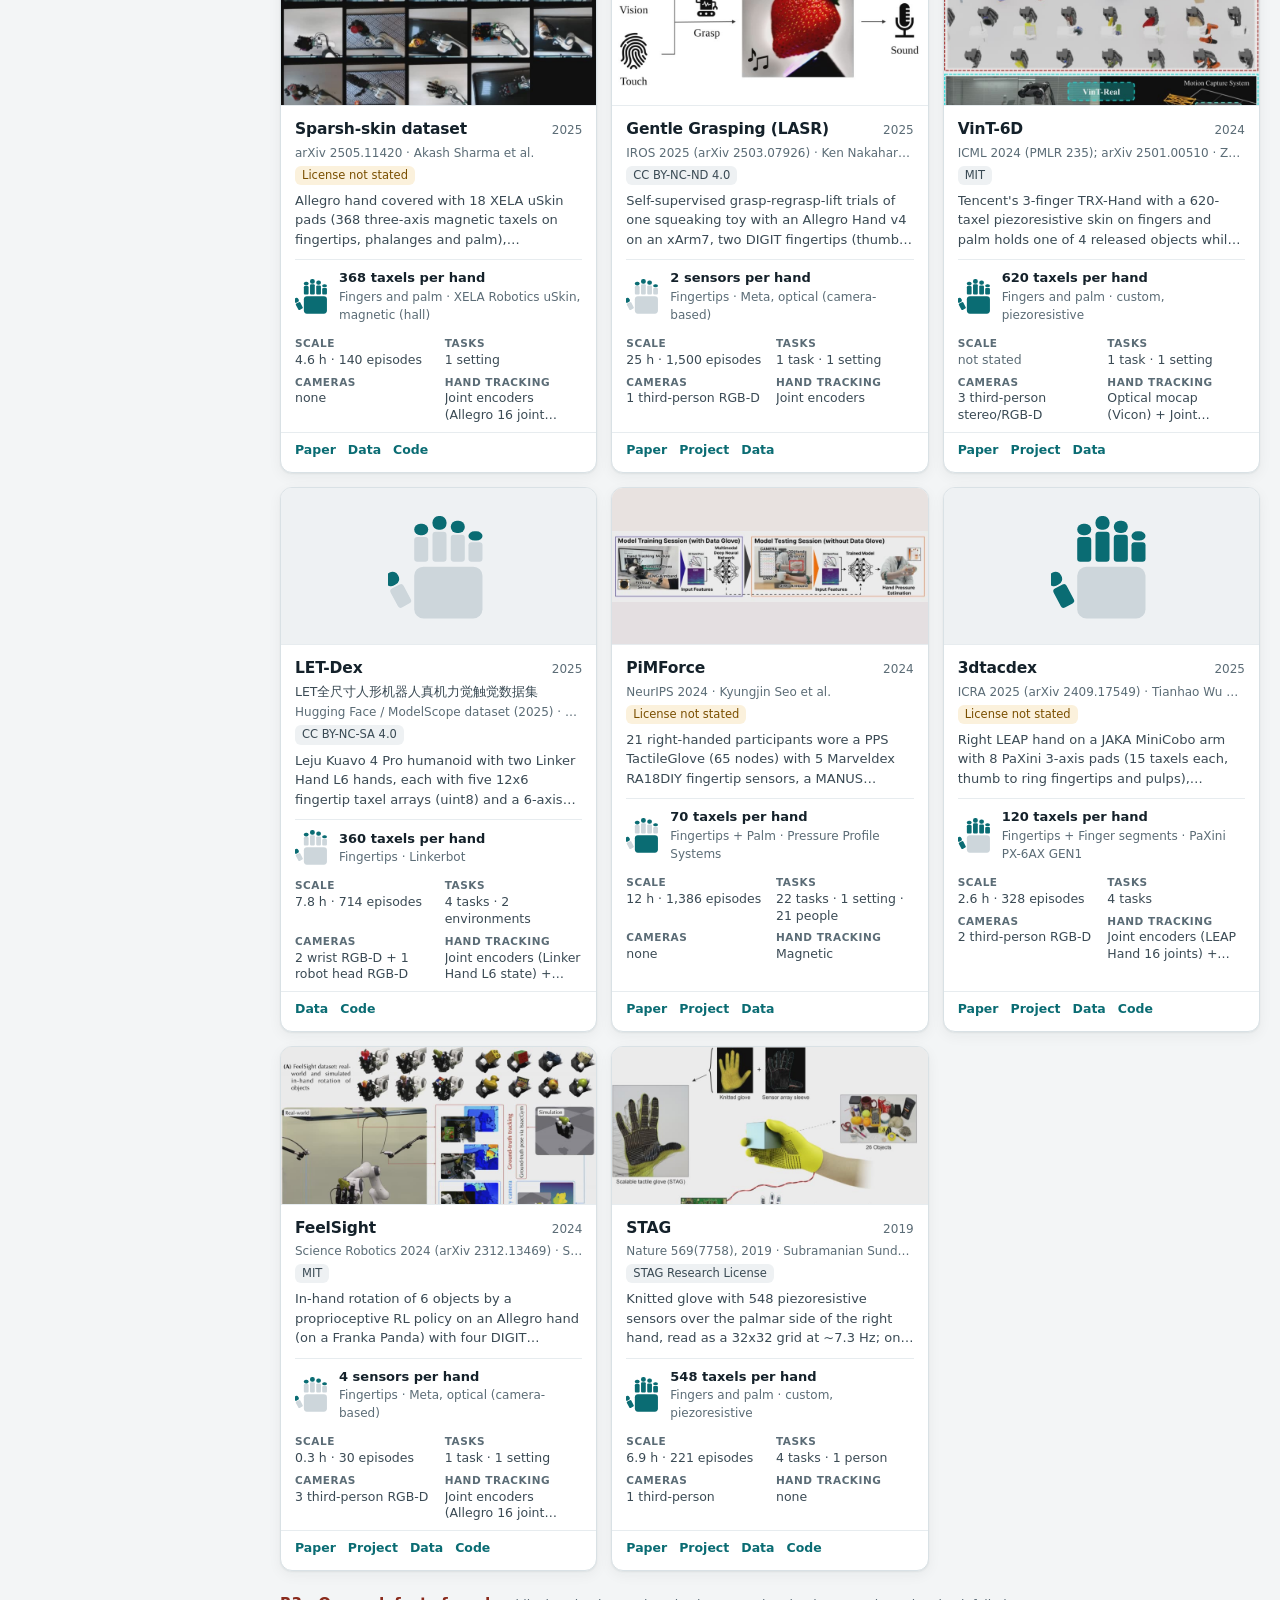
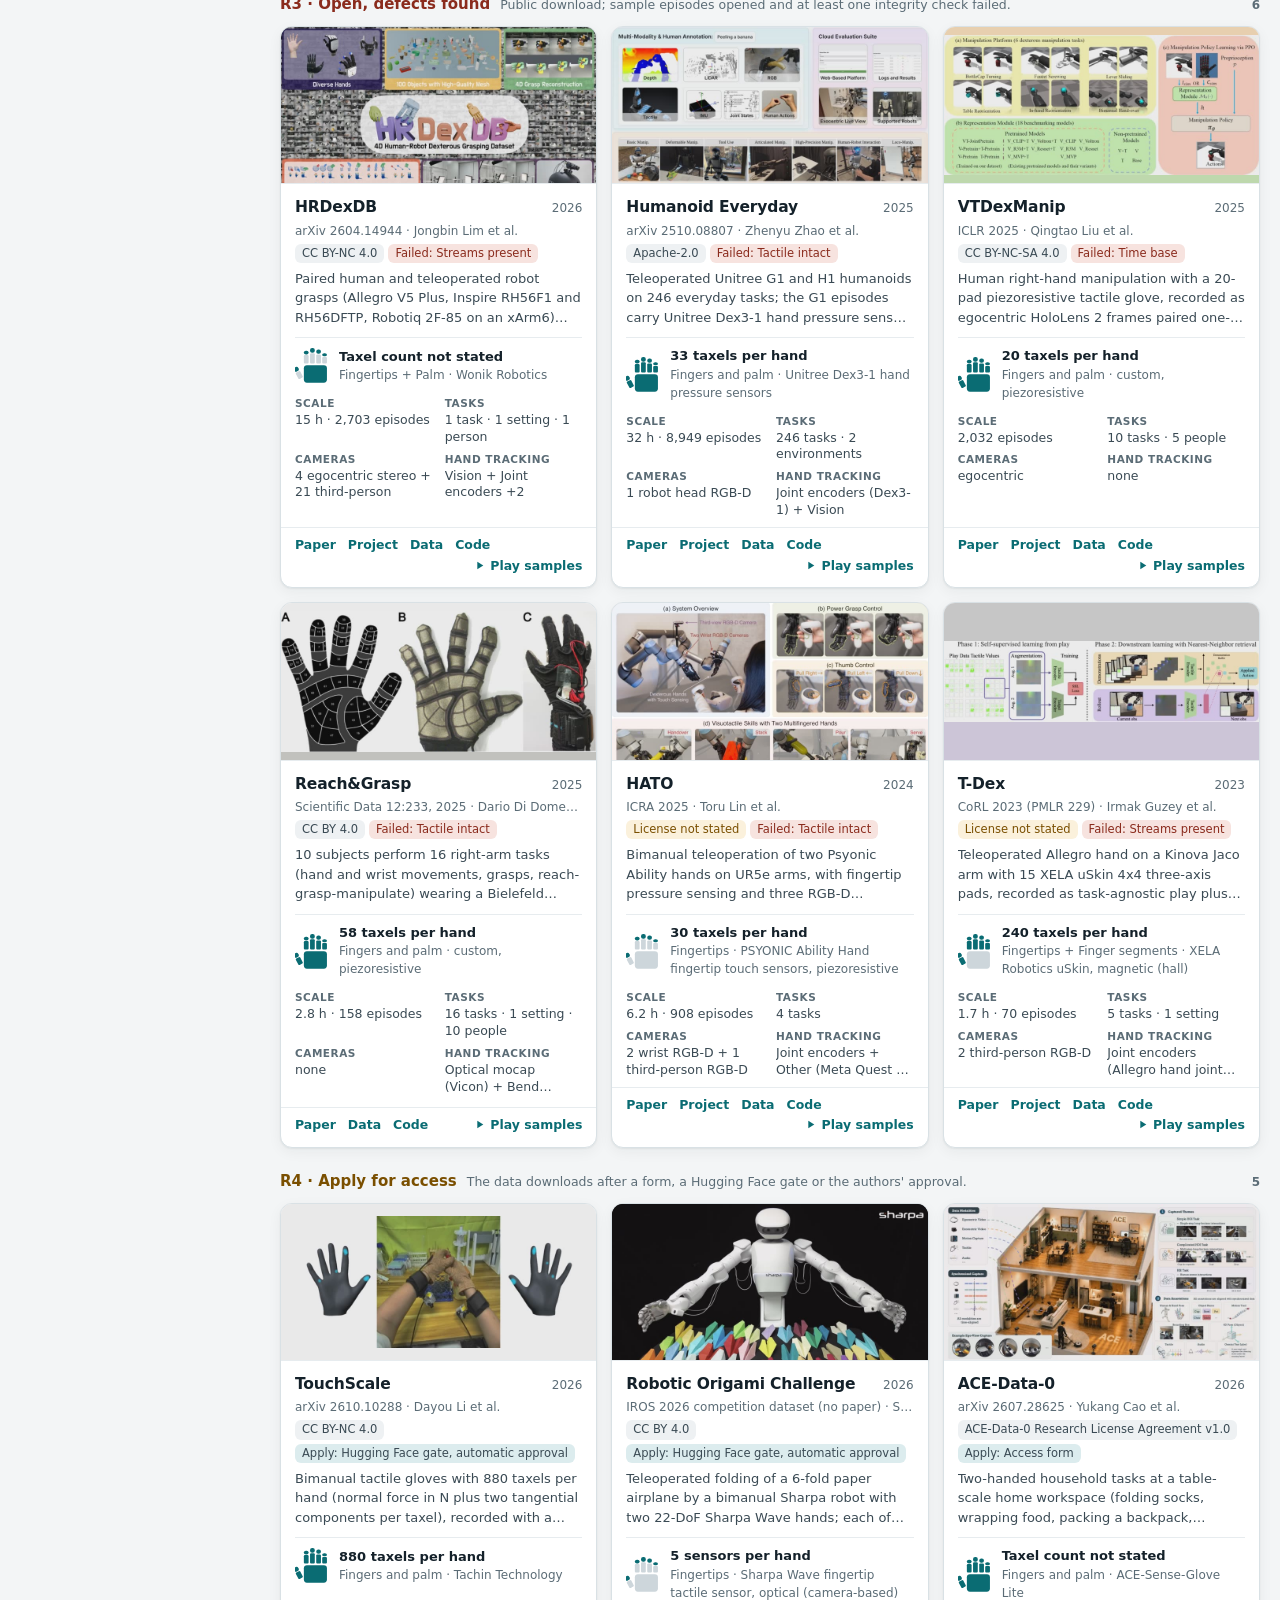
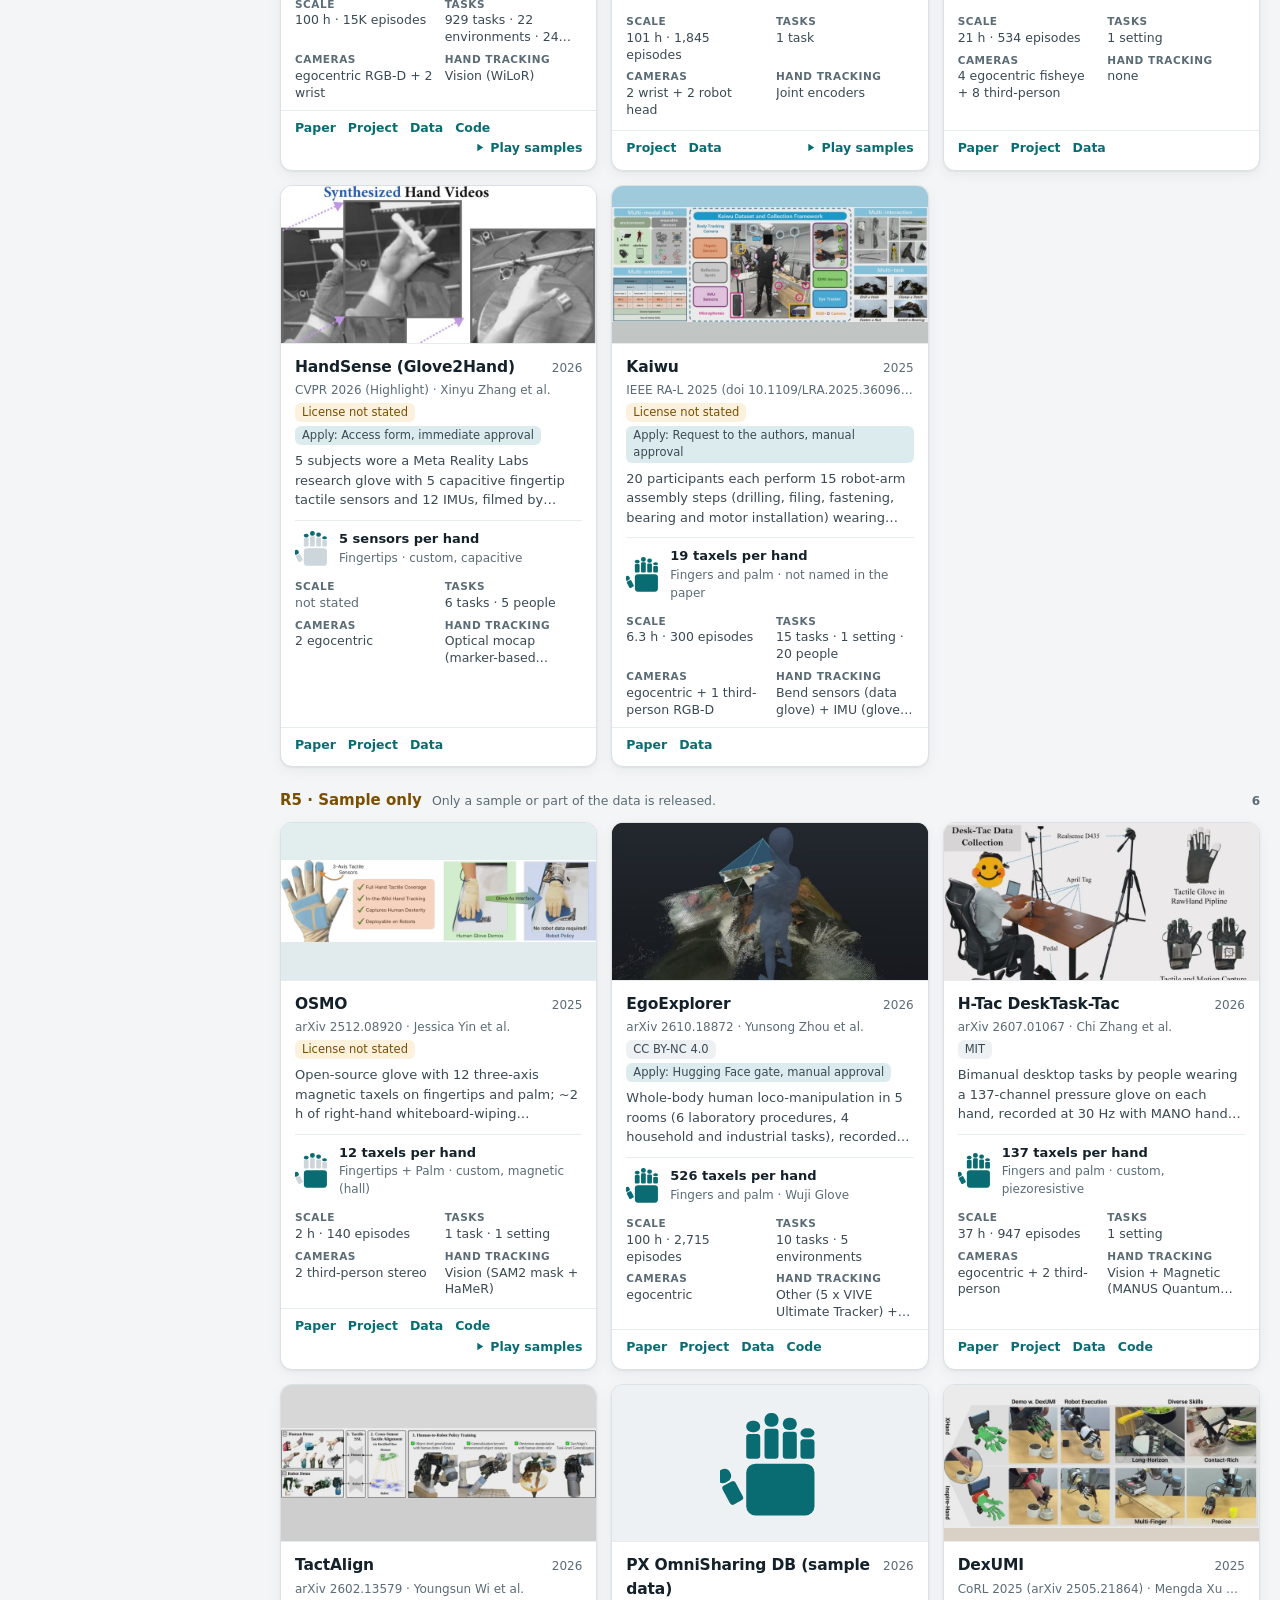
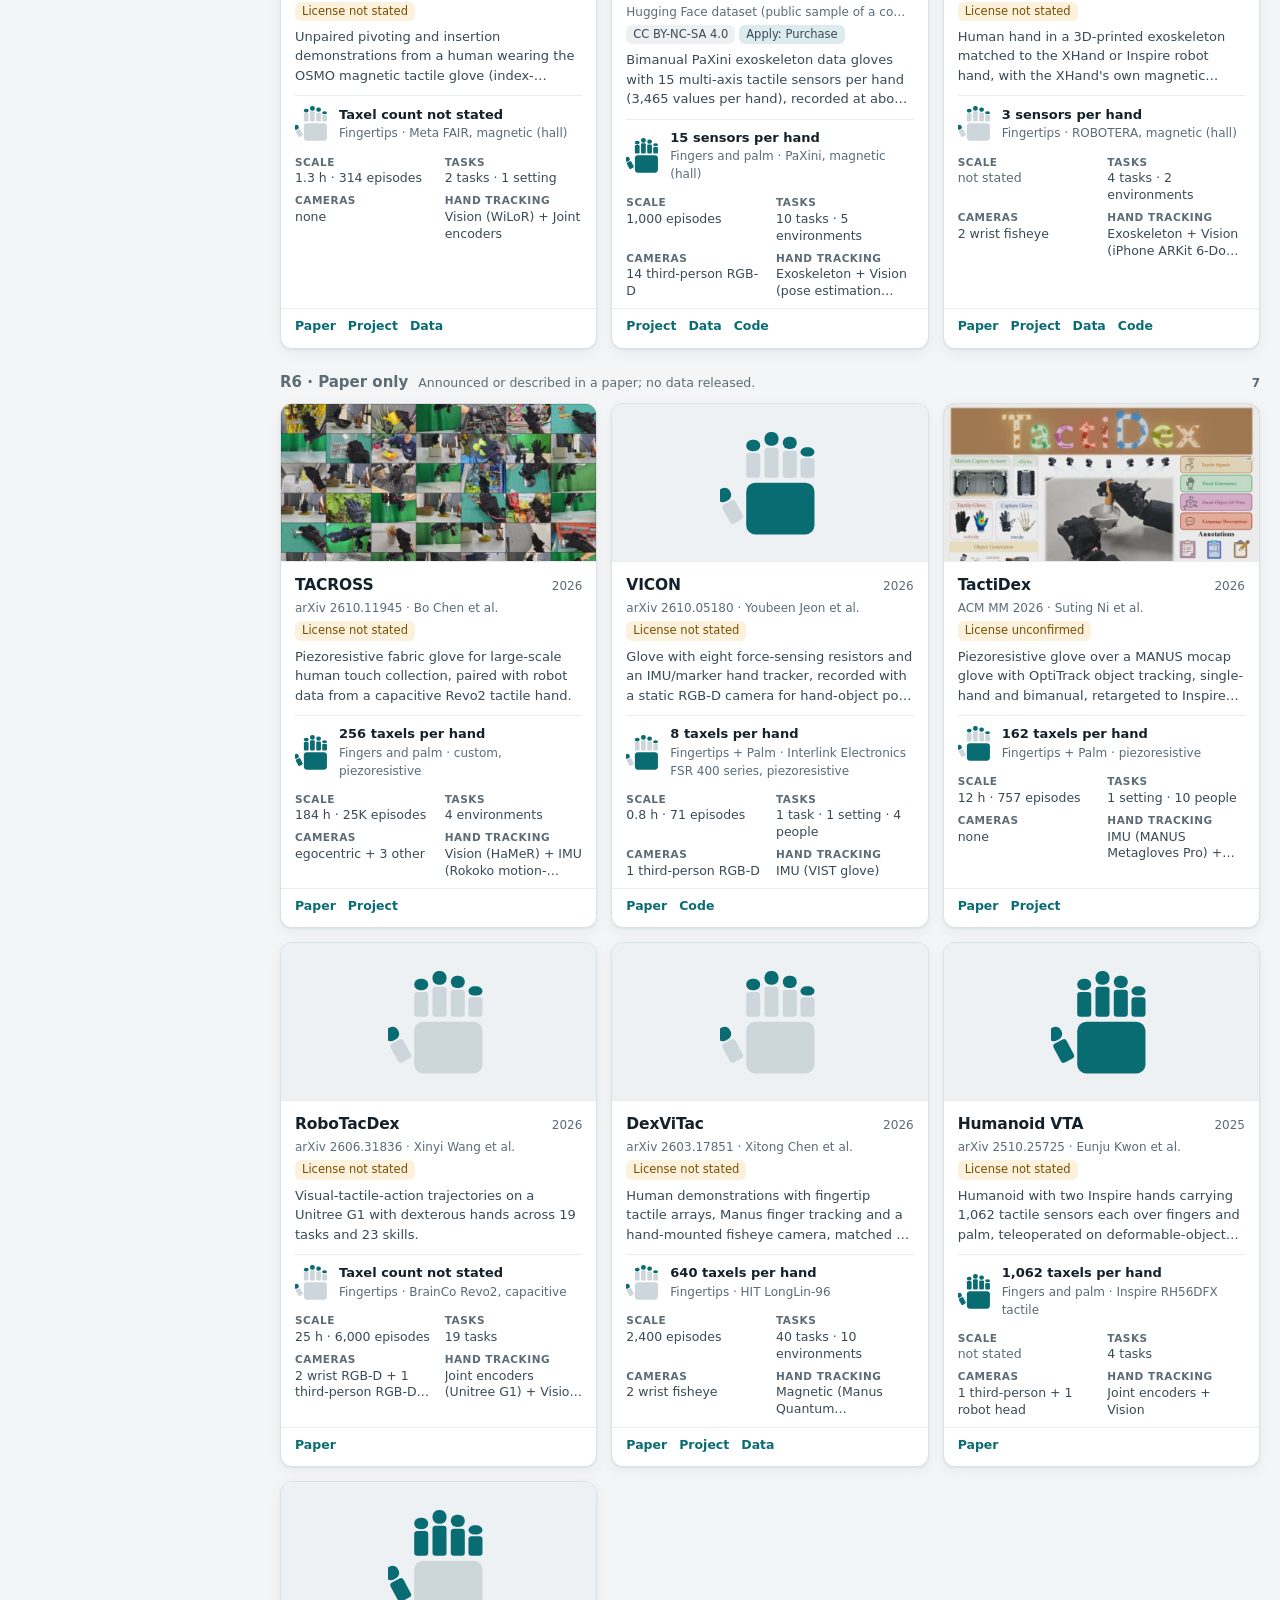
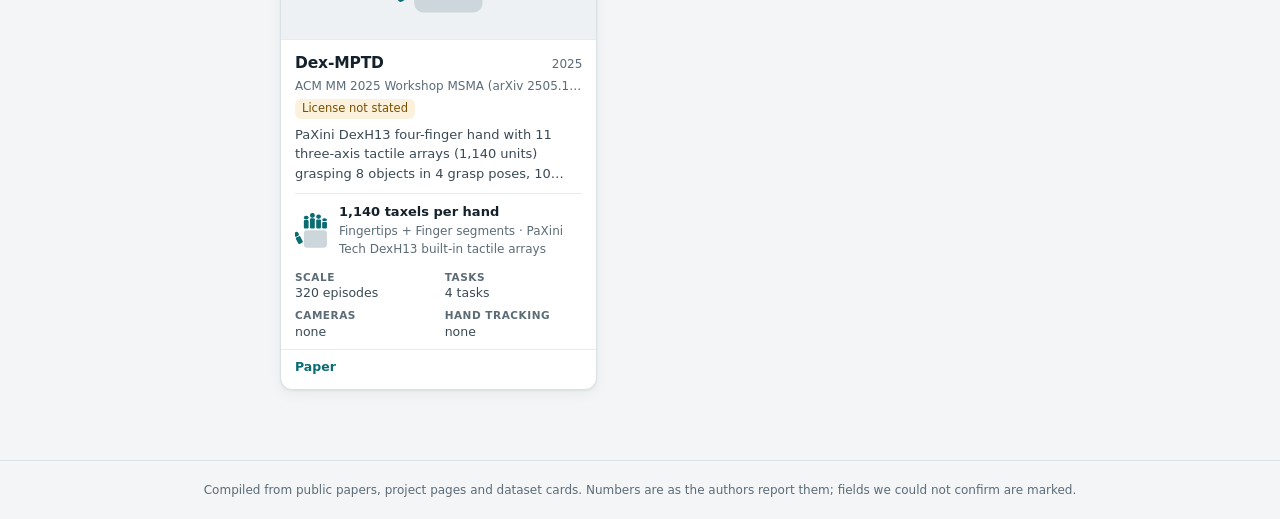
==== commit d6bbd5ca: "Models page; nightly discovery and status checks, published at 09:00 - data/models.json: 26 models t" ====
--- a/index.html
+++ b/index.html
@@ -13,6 +13,7 @@
   <h1>Taxel Atlas</h1><span class="sum" id="sum"></span>
   <nav>
     <a href="./" aria-current="page"><svg viewBox="0 0 24 24" class="ln"><path d="M4 5h16M4 12h16M4 19h16"/></svg><span>Datasets</span></a>
+    <a href="models.html"><svg viewBox="0 0 24 24" class="ln"><circle cx="5" cy="6.5" r="2.2"/><circle cx="5" cy="17.5" r="2.2"/><circle cx="19" cy="12" r="2.2"/><path d="M7.1 7.3 16.9 11.2M7.1 16.7l9.8-3.9M5 8.7v6.6"/></svg><span>Models</span></a>
     <a href="hardware.html"><svg viewBox="0 0 24 24" class="ln"><rect x="6" y="6" width="12" height="12" rx="2"/><path d="M9 2v4M15 2v4M9 18v4M15 18v4M2 9h4M2 15h4M18 9h4M18 15h4"/></svg><span>Hardware</span></a>
     <a href="pose.html"><svg viewBox="0 0 24 24" class="ln"><path d="M12 21v-6M12 15 6 11.5 4.5 8M12 15V4.5M12 15l3.5-9M12 15l5.5-5.5"/><circle cx="12" cy="15" r="1.4"/></svg><span>Hand pose</span></a>
     <a href="viewer/" class="pri"><svg viewBox="0 0 24 24"><path d="M8 5v14l11-7z"/></svg><span>Data viewer</span></a>
--- a/assets/site.css
+++ b/assets/site.css
@@ -20,10 +20,10 @@
 button,select,input{font:inherit;color:var(--ink)}
 /* ---------- top bar ---------- */
 .top{position:sticky;top:0;z-index:5;display:flex;align-items:center;gap:14px;padding:10px 20px;background:color-mix(in srgb,var(--panel) 92%,transparent);backdrop-filter:blur(8px);border-bottom:1px solid var(--line)}
-.top h1{margin:0;font-size:16px;letter-spacing:-.01em}
-.top .sum{color:var(--muted);font-size:12.5px}
-.top nav{margin-left:auto;display:flex;gap:6px;align-items:center}
-.top nav a{display:inline-flex;align-items:center;gap:6px;padding:6px 10px;border-radius:8px;color:var(--ink2);text-decoration:none;font-size:13px;border:1px solid transparent}
+.top h1{margin:0;font-size:16px;letter-spacing:-.01em;white-space:nowrap;flex:none}
+.top .sum{color:var(--muted);font-size:12.5px;flex:1 1 auto;min-width:0;white-space:nowrap;overflow:hidden;text-overflow:ellipsis}
+.top nav{margin-left:auto;display:flex;gap:6px;align-items:center;flex:none}
+.top nav a{display:inline-flex;align-items:center;gap:6px;padding:6px 10px;border-radius:8px;color:var(--ink2);text-decoration:none;font-size:13px;border:1px solid transparent;white-space:nowrap}
 .top nav a:hover{background:var(--bg)}
 .top nav a.pri{border-color:var(--line);background:var(--panel)}
 .top nav svg{width:16px;height:16px;fill:currentColor}
@@ -63,11 +63,12 @@
 .grid{display:grid;grid-template-columns:repeat(auto-fill,minmax(290px,1fr));gap:14px}
 .card{display:flex;flex-direction:column;background:var(--panel);border:1px solid var(--line);border-radius:12px;overflow:hidden;box-shadow:var(--shadow);cursor:pointer;transition:border-color .15s,transform .15s}
 .card:hover{border-color:var(--accent);transform:translateY(-1px)}
-.thumb{position:relative;aspect-ratio:16/9;background:var(--pre);display:grid;place-items:center;overflow:hidden;border-bottom:1px solid var(--line2)}
-.thumb img{width:100%;height:100%;object-fit:cover;background:#fff}
-.thumb .glyph{width:38%;height:auto}
-.badge{position:absolute;left:10px;top:10px;font-size:11px;font-weight:650;padding:2px 8px;border-radius:999px;background:var(--panel);box-shadow:var(--shadow)}
-.rk{font-weight:650}.rk1{color:var(--ok)}.rk2{color:var(--accent)}.rk3{color:var(--bad)}.rk4,.rk5{color:var(--warn)}.rk6{color:var(--muted)}
+/* the whole figure shows: contained, never cropped; common.js fills the bands with the edge colour */
+.thumb{aspect-ratio:2/1;background:var(--pre);display:grid;place-items:center;overflow:hidden;border-bottom:1px solid var(--line2)}
+.thumb img{width:100%;height:100%;object-fit:contain;background:#fff}
+.thumb .glyph{height:72%;width:auto}
+.rk{font-weight:650}.rk1,.tag.rk1{color:var(--ok)}.rk2,.tag.rk2{color:var(--accent)}.rk3,.tag.rk3{color:var(--bad)}.rk4,.rk5,.tag.rk4,.tag.rk5{color:var(--warn)}.rk6,.tag.rk6{color:var(--muted)}
+.tag.rk-tag{background:var(--pre)}
 .rk-t{font-size:12px;white-space:nowrap}
 .rgroup{margin:0 0 22px}.rgroup h2{display:flex;align-items:baseline;gap:10px;flex-wrap:wrap;font-size:15px;margin:4px 0 10px}
 .rgroup h2 span:not(.rh){font-size:12.5px;font-weight:400;color:var(--muted)}.rgroup h2 small{font-size:12px;color:var(--muted);margin-left:auto}
@@ -82,7 +83,7 @@
 .ttl span{font-size:12px;color:var(--muted);white-space:nowrap}
 .src{font-size:12px;color:var(--muted);margin-top:-4px;white-space:nowrap;overflow:hidden;text-overflow:ellipsis}
 .desc{margin:0;font-size:13px;color:var(--ink2);display:-webkit-box;-webkit-line-clamp:3;-webkit-box-orient:vertical;overflow:hidden}
-.spec{display:flex;align-items:center;gap:10px;margin-top:4px;padding:8px 10px;background:var(--bg);border-radius:9px}
+.spec{display:flex;align-items:center;gap:10px;margin-top:4px;padding:8px 0 2px;border-top:1px solid var(--line2)}
 .spec .glyph{width:34px;height:auto;flex:none}
 .spec b{display:block;font-size:13px}
 .spec span{display:-webkit-box;-webkit-line-clamp:2;-webkit-box-orient:vertical;overflow:hidden;font-size:12px;color:var(--muted)}
@@ -175,3 +176,18 @@
 .dsl a:hover{border-color:var(--accent)}
 .dsl img{width:56px;height:36px;object-fit:cover;border-radius:5px;background:#fff;flex:none}
 .dsl b{display:block;font-size:13px}.dsl span{font-size:11.5px;color:var(--muted)}
+/* nightly checks: change log and New tags */
+.tag.new{background:var(--ok-soft);color:var(--ok);font-weight:600}
+.chg{list-style:none;margin:0;padding:0}
+.chg li{display:flex;gap:8px;align-items:baseline;padding:6px 0;border-bottom:1px solid var(--line2);font-size:13.5px}
+.chg li:last-child{border-bottom:0}
+.chg a{color:var(--ink);text-decoration:none}.chg a:hover{color:var(--accent);text-decoration:underline;text-underline-offset:2px}
+.chg .srcl{color:var(--muted);font-size:12px;white-space:nowrap}
+.ck{font-size:11px;font-weight:650;line-height:1.6;padding:0 6px;border-radius:4px;flex:none}
+.ck-added{background:var(--accent-soft);color:var(--ink2)}.ck-released{background:var(--ok-soft);color:var(--ok)}
+.ck-updated{background:var(--pre);color:var(--muted)}.ck-withdrawn{background:var(--bad-soft);color:var(--bad)}
+footer a{color:var(--accent);text-underline-offset:2px}
+/* dataset chips (hardware and models pages) */
+.used{display:flex;flex-wrap:wrap;gap:4px;align-items:center;font-size:12px;color:var(--muted)}
+.used a{font-size:11.5px;padding:1px 7px;border-radius:6px;background:var(--accent-soft);color:var(--ink2);text-decoration:none}
+.used a:hover{background:var(--accent);color:var(--accent-ink)}
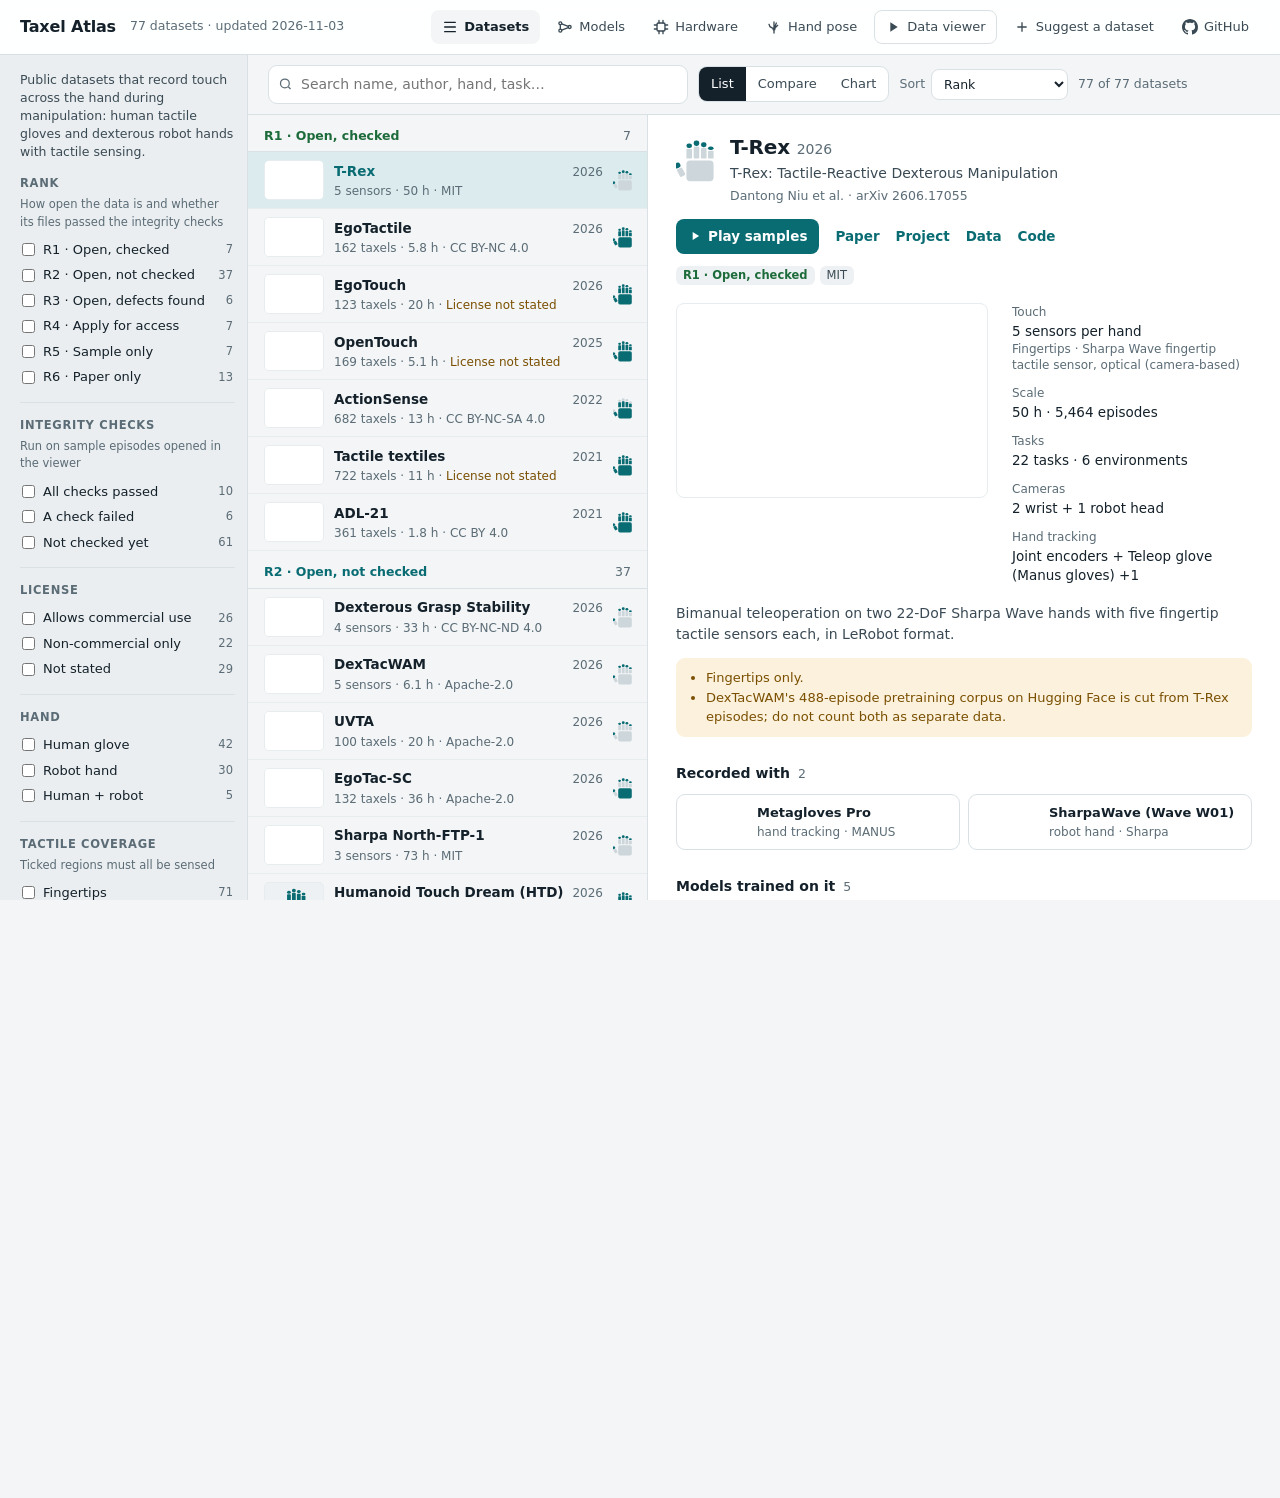
==== commit 24def0c3: "Catalog: linked split layout with datasets and hardware on one page index.html now holds both lists," ====
--- a/index.html
+++ b/index.html
@@ -4,17 +4,17 @@
 <meta charset="utf-8">
 <meta name="viewport" content="width=device-width,initial-scale=1">
 <title>Taxel Atlas</title>
-<meta name="description" content="A filterable catalog of public datasets that record touch across the hand during dexterous manipulation, from human tactile gloves to tactile robot hands.">
+<meta name="description" content="A filterable catalog of public datasets that record touch across the hand during dexterous manipulation, and the tactile gloves, robot hands and sensors they were recorded with.">
 <link rel="icon" href="data:image/svg+xml,%3Csvg xmlns='http://www.w3.org/2000/svg' viewBox='0 0 32 32'%3E%3Crect width='32' height='32' rx='7' fill='%230a6c73'/%3E%3Cg fill='%23fff'%3E%3Crect x='9' y='5' width='3.2' height='12' rx='1.6'/%3E%3Crect x='13.4' y='3.5' width='3.2' height='13' rx='1.6'/%3E%3Crect x='17.8' y='4.5' width='3.2' height='12' rx='1.6'/%3E%3Crect x='22.2' y='7' width='3.2' height='10' rx='1.6'/%3E%3Crect x='8' y='15' width='17.6' height='12' rx='3'/%3E%3C/g%3E%3C/svg%3E">
 <link rel="stylesheet" href="assets/site.css">
 </head>
-<body>
+<body class="cat">
 <header class="top">
   <h1>Taxel Atlas</h1><span class="sum" id="sum"></span>
   <nav>
-    <a href="./" aria-current="page"><svg viewBox="0 0 24 24" class="ln"><path d="M4 5h16M4 12h16M4 19h16"/></svg><span>Datasets</span></a>
+    <a href="./#" id="navds" aria-current="page"><svg viewBox="0 0 24 24" class="ln"><path d="M4 5h16M4 12h16M4 19h16"/></svg><span>Datasets</span></a>
     <a href="models.html"><svg viewBox="0 0 24 24" class="ln"><circle cx="5" cy="6.5" r="2.2"/><circle cx="5" cy="17.5" r="2.2"/><circle cx="19" cy="12" r="2.2"/><path d="M7.1 7.3 16.9 11.2M7.1 16.7l9.8-3.9M5 8.7v6.6"/></svg><span>Models</span></a>
-    <a href="hardware.html"><svg viewBox="0 0 24 24" class="ln"><rect x="6" y="6" width="12" height="12" rx="2"/><path d="M9 2v4M15 2v4M9 18v4M15 18v4M2 9h4M2 15h4M18 9h4M18 15h4"/></svg><span>Hardware</span></a>
+    <a href="./#tab=hardware" id="navhw"><svg viewBox="0 0 24 24" class="ln"><rect x="6" y="6" width="12" height="12" rx="2"/><path d="M9 2v4M15 2v4M9 18v4M15 18v4M2 9h4M2 15h4M18 9h4M18 15h4"/></svg><span>Hardware</span></a>
     <a href="pose.html"><svg viewBox="0 0 24 24" class="ln"><path d="M12 21v-6M12 15 6 11.5 4.5 8M12 15V4.5M12 15l3.5-9M12 15l5.5-5.5"/><circle cx="12" cy="15" r="1.4"/></svg><span>Hand pose</span></a>
     <a href="viewer/" class="pri"><svg viewBox="0 0 24 24"><path d="M8 5v14l11-7z"/></svg><span>Data viewer</span></a>
     <a id="contrib" href="#"><svg viewBox="0 0 24 24"><path d="M11 5h2v14h-2zM5 11h14v2H5z"/></svg><span>Suggest a dataset</span></a>
@@ -25,19 +25,27 @@
   <aside class="facets" id="facets" aria-label="Filters"></aside>
   <main class="main">
     <div class="bar">
-      <button class="filtbtn" id="filtbtn" aria-controls="facets">Filters</button>
-      <label class="search"><svg viewBox="0 0 24 24"><circle cx="11" cy="11" r="7"/><path d="m20 20-3.5-3.5"/></svg><input id="q" type="search" placeholder="Search name, author, hand, task…" aria-label="Search"></label>
-      <div class="seg" role="group" aria-label="View"><button data-view="cards" aria-pressed="true">Cards</button><button data-view="table" aria-pressed="false">Compare</button><button data-view="chart" aria-pressed="false">Chart</button></div>
-      <label class="sort">Sort <select id="sort"><option value="rank">Rank</option><option value="contents">Contents</option><option value="year">Newest</option><option value="taxels">Taxels per hand</option><option value="hours">Hours</option><option value="tasks">Tasks</option><option value="name">Name</option></select></label>
+      <button class="filtbtn" id="filtbtn" aria-controls="facets"><svg viewBox="0 0 24 24" aria-hidden="true"><path d="M4 6h16M7 12h10M10 18h4"/></svg>Filters</button>
+      <label class="search"><svg viewBox="0 0 24 24" aria-hidden="true"><circle cx="11" cy="11" r="7"/><path d="m20 20-3.5-3.5"/></svg><input id="q" type="search" aria-label="Search"></label>
+      <div class="seg" id="views" role="group" aria-label="View"></div>
+      <label class="sort">Sort <select id="sort"></select></label>
       <span class="count" id="count" aria-live="polite"></span>
     </div>
-    <div class="chips" id="chips"></div>
-    <div id="out"></div>
+    <div class="chips" id="chips" hidden></div>
+    <div class="work" id="work">
+      <section class="listcol" id="listcol">
+        <ol class="rows" id="rows"></ol>
+        <footer><span id="foot"></span> <span id="upd"></span></footer>
+      </section>
+      <article class="pane" id="pane" aria-labelledby="paneTitle"></article>
+    </div>
+    <div class="wide" id="wide" hidden></div>
   </main>
 </div>
-<footer>Compiled from public papers, project pages and dataset cards. Numbers are as the authors report them; fields we could not confirm are marked. <span id="upd"></span></footer>
 <dialog id="dlg" aria-labelledby="dlgTitle"></dialog>
 <script src="assets/common.js"></script>
+<script src="assets/catalog-ds.js"></script>
+<script src="assets/catalog-hw.js"></script>
 <script src="assets/site.js"></script>
 </body>
 </html>
--- a/assets/site.css
+++ b/assets/site.css
@@ -191,3 +191,141 @@
 .used{display:flex;flex-wrap:wrap;gap:4px;align-items:center;font-size:12px;color:var(--muted)}
 .used a{font-size:11.5px;padding:1px 7px;border-radius:6px;background:var(--accent-soft);color:var(--ink2);text-decoration:none}
 .used a:hover{background:var(--accent);color:var(--accent-ink)}
+/* ---------- catalog (index.html, body.cat): facets | list | the focused item ---------- */
+.cat{height:100vh;height:100dvh;display:flex;flex-direction:column;overflow:hidden}
+.cat .top{position:relative;flex:none}
+.cat .app{flex:1;min-height:0;grid-template-columns:248px minmax(0,1fr);align-items:stretch}
+.cat .facets{position:static;height:auto;min-height:0;overscroll-behavior:contain}
+.cat .main{display:flex;flex-direction:column;min-height:0;padding:0}
+.cat .bar{flex:none;margin:0;padding:10px 20px;border-bottom:1px solid var(--line)}
+.cat .search{flex:1 1 220px}
+.cat .chips{flex:none;margin:0;padding:8px 20px;border-bottom:1px solid var(--line2)}
+.cat .chips[hidden]{display:none}
+.cat .chips button{display:inline-flex;align-items:center;gap:6px}
+.cat .chips button::after{content:none}
+.cat .chips svg{width:8px;height:8px;fill:none;stroke:var(--muted);stroke-width:1.6}
+.cat .chips button:hover{border-color:var(--accent)}
+.cat .filtbtn{align-items:center;gap:6px;border:1px solid var(--line);background:var(--panel);border-radius:9px;padding:7px 12px;cursor:pointer;font-size:13px}
+.cat .filtbtn svg{width:15px;height:15px;fill:none;stroke:currentColor;stroke-width:2;stroke-linecap:round}
+.cat .seg button:not([aria-pressed="true"]):hover{background:var(--bg)}
+.work{flex:1;min-height:0;display:grid;grid-template-columns:minmax(320px,400px) minmax(0,1fr)}
+.work[hidden],.wide[hidden]{display:none}
+.wide{flex:1;min-height:0;overflow:auto;padding:16px 20px 32px}
+/* list */
+.listcol{overflow:auto;overscroll-behavior:contain;border-right:1px solid var(--line);background:var(--bg)}
+.rows{list-style:none;margin:0;padding:0}
+.rows .gh{position:sticky;top:0;z-index:1;display:flex;align-items:baseline;gap:8px;padding:12px 16px 6px;background:var(--bg);border-bottom:1px solid var(--line);font-size:12.5px;font-weight:650;color:var(--ink2);cursor:default}
+.rows .gh .n{margin-left:auto;font-weight:400;color:var(--muted)}
+.row{display:grid;grid-template-columns:60px minmax(0,1fr) 20px;gap:10px;align-items:center;padding:8px 14px 8px 16px;border-bottom:1px solid var(--line2);color:var(--ink);text-decoration:none}
+.row:hover{background:var(--panel)}
+.row[aria-current]{background:var(--accent-soft)}
+.row[aria-current] b{color:var(--accent)}
+.row:focus-visible{outline-offset:-2px;border-radius:0}
+.rt{width:60px;height:40px;border-radius:5px;overflow:hidden;display:grid;place-items:center;background:var(--pre);border:1px solid var(--line2)}
+.rt img{width:100%;height:100%;object-fit:contain;background:#fff}
+.rt .glyph,.lki .glyph{height:80%;width:auto}
+.rb{min-width:0;display:flex;flex-direction:column;gap:1px}
+.r1{display:flex;align-items:baseline;gap:6px;min-width:0}
+.r1 b{flex:0 1 auto;min-width:0;font-size:13.5px;font-weight:600;white-space:nowrap;overflow:hidden;text-overflow:ellipsis}
+.rz{flex:0 100 auto;min-width:0;font-size:12px;color:var(--muted);white-space:nowrap;overflow:hidden;text-overflow:ellipsis}
+.r1 .tag{flex:none;font-size:10.5px;padding:0 5px}
+.ry{flex:none;margin-left:auto;font-size:12px;color:var(--muted)}
+.r2{font-size:12px;color:var(--muted);white-space:nowrap;overflow:hidden;text-overflow:ellipsis}
+.row>.glyph{width:20px;height:auto}
+.warn-t{color:var(--warn)}.bad-t{color:var(--bad);font-weight:600}
+.rows .empty{padding:32px 16px;text-align:left;display:flex;flex-wrap:wrap;gap:10px;align-items:center}
+.listcol footer{border:0;text-align:left;padding:16px 16px 24px;line-height:1.5}
+/* the focused item */
+.pane{overflow:auto;overscroll-behavior:contain;background:var(--panel);padding:20px 28px 48px}
+.pane>*{max-width:900px}
+.pane>.empty{padding:40px 0}
+.back{display:none}
+.ph{display:flex;gap:14px;align-items:flex-start}
+.ph>.glyph{width:40px;height:auto;flex:none;margin-top:3px}
+.ph h2{margin:0;font-size:20px;line-height:1.25;letter-spacing:-.01em;text-wrap:balance}
+.ph h2 .yr{font-size:14px;font-weight:400;color:var(--muted);letter-spacing:0}
+.ph p{margin:3px 0 0}
+.ph .pt{font-size:14px;color:var(--ink2)}
+.ph .pm{font-size:12.5px;color:var(--muted)}
+.ph .zhl{font-size:13px;color:var(--ink2)}
+.pact{display:flex;flex-wrap:wrap;align-items:center;gap:6px 16px;margin:14px 0 0;font-size:13.5px}
+.pact a:not(.btn){font-weight:550;text-decoration:none}
+.pact a:not(.btn):hover{text-decoration:underline;text-underline-offset:3px}
+.btn:hover{filter:brightness(1.08)}
+.pane>.tags{margin:12px 0 0;gap:5px}
+.lead{display:grid;grid-template-columns:minmax(0,1.3fr) minmax(200px,1fr);gap:16px 24px;margin:18px 0 0;align-items:start}
+.lead:not(:has(.hero)){grid-template-columns:1fr}
+.lead .hero{width:100%;aspect-ratio:16/10;object-fit:contain;background:#fff;border-radius:8px;border:1px solid var(--line2)}
+.pfacts{margin:0;display:grid;gap:10px}
+.lead:not(:has(.hero)) .pfacts{grid-template-columns:repeat(auto-fill,minmax(190px,1fr))}
+.pfacts dt{font-size:12px;color:var(--muted)}
+.pfacts dd{margin:1px 0 0;font-size:13.5px;line-height:1.4}
+.pfacts dd i{color:var(--muted);font-style:normal}
+.pfacts .sub{display:block;font-size:12px;color:var(--muted)}
+.psum{margin:18px 0 0;font-size:14px;line-height:1.55;color:var(--ink2);max-width:72ch}
+.pane .warn{max-width:72ch}
+.pane section{margin-top:26px}
+.pane h3{display:flex;align-items:baseline;gap:8px;margin:0 0 10px;font-size:14px;font-weight:650}
+.pane h3 span{font-size:12.5px;font-weight:400;color:var(--muted)}
+.pane .kv{font-size:13.5px}
+.pane .usedby{margin-top:10px}
+.tscroll{overflow-x:auto}
+.credit{margin-top:14px}
+/* linked hardware, datasets and models */
+.lks{display:grid;grid-template-columns:repeat(auto-fill,minmax(240px,1fr));gap:8px}
+.lk{display:flex;gap:10px;align-items:center;min-width:0;padding:6px 10px 6px 6px;border:1px solid var(--line);border-radius:9px;background:var(--panel);color:var(--ink);text-decoration:none;transition:border-color .15s}
+.lk:hover{border-color:var(--accent)}
+.lki{width:64px;height:42px;flex:none;border-radius:5px;overflow:hidden;display:grid;place-items:center;background:var(--pre)}
+.lki img{width:100%;height:100%;object-fit:contain;background:#fff}
+.lki .mi{width:22px;height:22px;fill:none;stroke:var(--muted);stroke-width:1.8;stroke-linecap:round}
+.lkt{min-width:0;display:flex;flex-direction:column;gap:1px}
+.lkt b{font-size:13px;font-weight:600;white-space:nowrap;overflow:hidden;text-overflow:ellipsis}
+.lkt>span{font-size:12px;line-height:1.35;color:var(--muted);display:-webkit-box;-webkit-line-clamp:2;-webkit-box-orient:vertical;overflow:hidden}
+/* hardware: availability, specs, and the hardware-to-dataset map */
+.tag.av{background:var(--pre);font-weight:600}
+.av-commercial{color:var(--ok)}.av-open_hardware{color:var(--accent)}.av-research{color:var(--muted)}.av-discontinued{color:var(--bad)}
+.specs{margin:2px 0 0;padding-left:18px;font-size:13px;color:var(--ink2)}
+.specs li{margin:2px 0}
+.map .chart text{fill:var(--ink);font-size:12.5px;cursor:pointer}
+.map .chart a:hover text{fill:var(--accent);text-decoration:underline}
+.map .chart text.k{fill:var(--muted);font-size:11px;font-weight:700;letter-spacing:.06em;cursor:default}
+.map .chart path{fill:none;stroke-width:1.6;opacity:.55;transition:opacity .12s}
+.map .chart .dim path{opacity:.06}.map .chart .dim text.n{opacity:.3}
+.map .chart path.on{opacity:1;stroke-width:2.4}
+.map .chart circle{stroke:var(--panel);stroke-width:1.5}
+.rl-glove{stroke:var(--accent);fill:var(--accent)}.rl-hand{stroke:var(--c-robot);fill:var(--c-robot)}.rl-sensor{stroke:var(--c-both);fill:var(--c-both)}.rl-track{stroke:var(--muted);fill:var(--muted)}
+.wide tbody tr{cursor:pointer}
+/* filters become a drawer below 1180 px */
+@media (max-width:1180px){
+  .cat .app{grid-template-columns:minmax(0,1fr)}
+  .cat .facets{position:fixed;inset:0 auto 0 0;height:100%;width:min(320px,88vw);z-index:20;transform:translateX(-100%);transition:transform .2s;box-shadow:var(--shadow)}
+  body.cat[data-filters="open"] .facets{transform:none}
+  body.cat[data-filters="open"]::after{content:"";position:fixed;inset:0;background:rgba(10,18,22,.4);z-index:15}
+  .cat .filtbtn{display:inline-flex}
+  .cat .top .sum{display:none}
+  .work{grid-template-columns:minmax(300px,360px) minmax(0,1fr)}
+  .pane{padding:18px 22px 40px}
+}
+/* phone: the list, or one item full width; Back returns to the list */
+@media (max-width:860px){
+  .cat{display:block;height:auto;overflow:visible}
+  .cat .top{position:sticky}
+  .cat .main{display:block}
+  .cat .bar{padding:10px 16px;gap:8px}
+  .cat .search{flex:1 1 100%;max-width:none;order:-1}
+  .cat .chips{padding:8px 16px}
+  .work{display:block}
+  .listcol{overflow:visible;border-right:0}
+  .rows .gh{top:53px}
+  .pane{display:none;overflow:visible;padding:8px 16px 40px}
+  .pane>*{max-width:none}
+  body[data-detail="open"] .listcol,body[data-detail="open"] .chips{display:none}
+  body.cat[data-detail="open"] .bar{display:none}
+  body[data-detail="open"] .pane{display:block}
+  .back{display:inline-flex;align-items:center;gap:4px;margin:0 0 10px -8px;padding:6px 8px;border:0;border-radius:8px;background:none;color:var(--accent);font-weight:600;cursor:pointer}
+  .back svg{width:18px;height:18px;fill:none;stroke:currentColor;stroke-width:2.2;stroke-linecap:round;stroke-linejoin:round}
+  .lead{grid-template-columns:1fr}
+  .lks{grid-auto-flow:column;grid-template-columns:none;grid-auto-columns:80%;overflow-x:auto;scroll-snap-type:x mandatory;padding-bottom:6px}
+  .lk{scroll-snap-align:start}
+  .wide{padding:12px 16px 32px;overflow:visible}
+}
